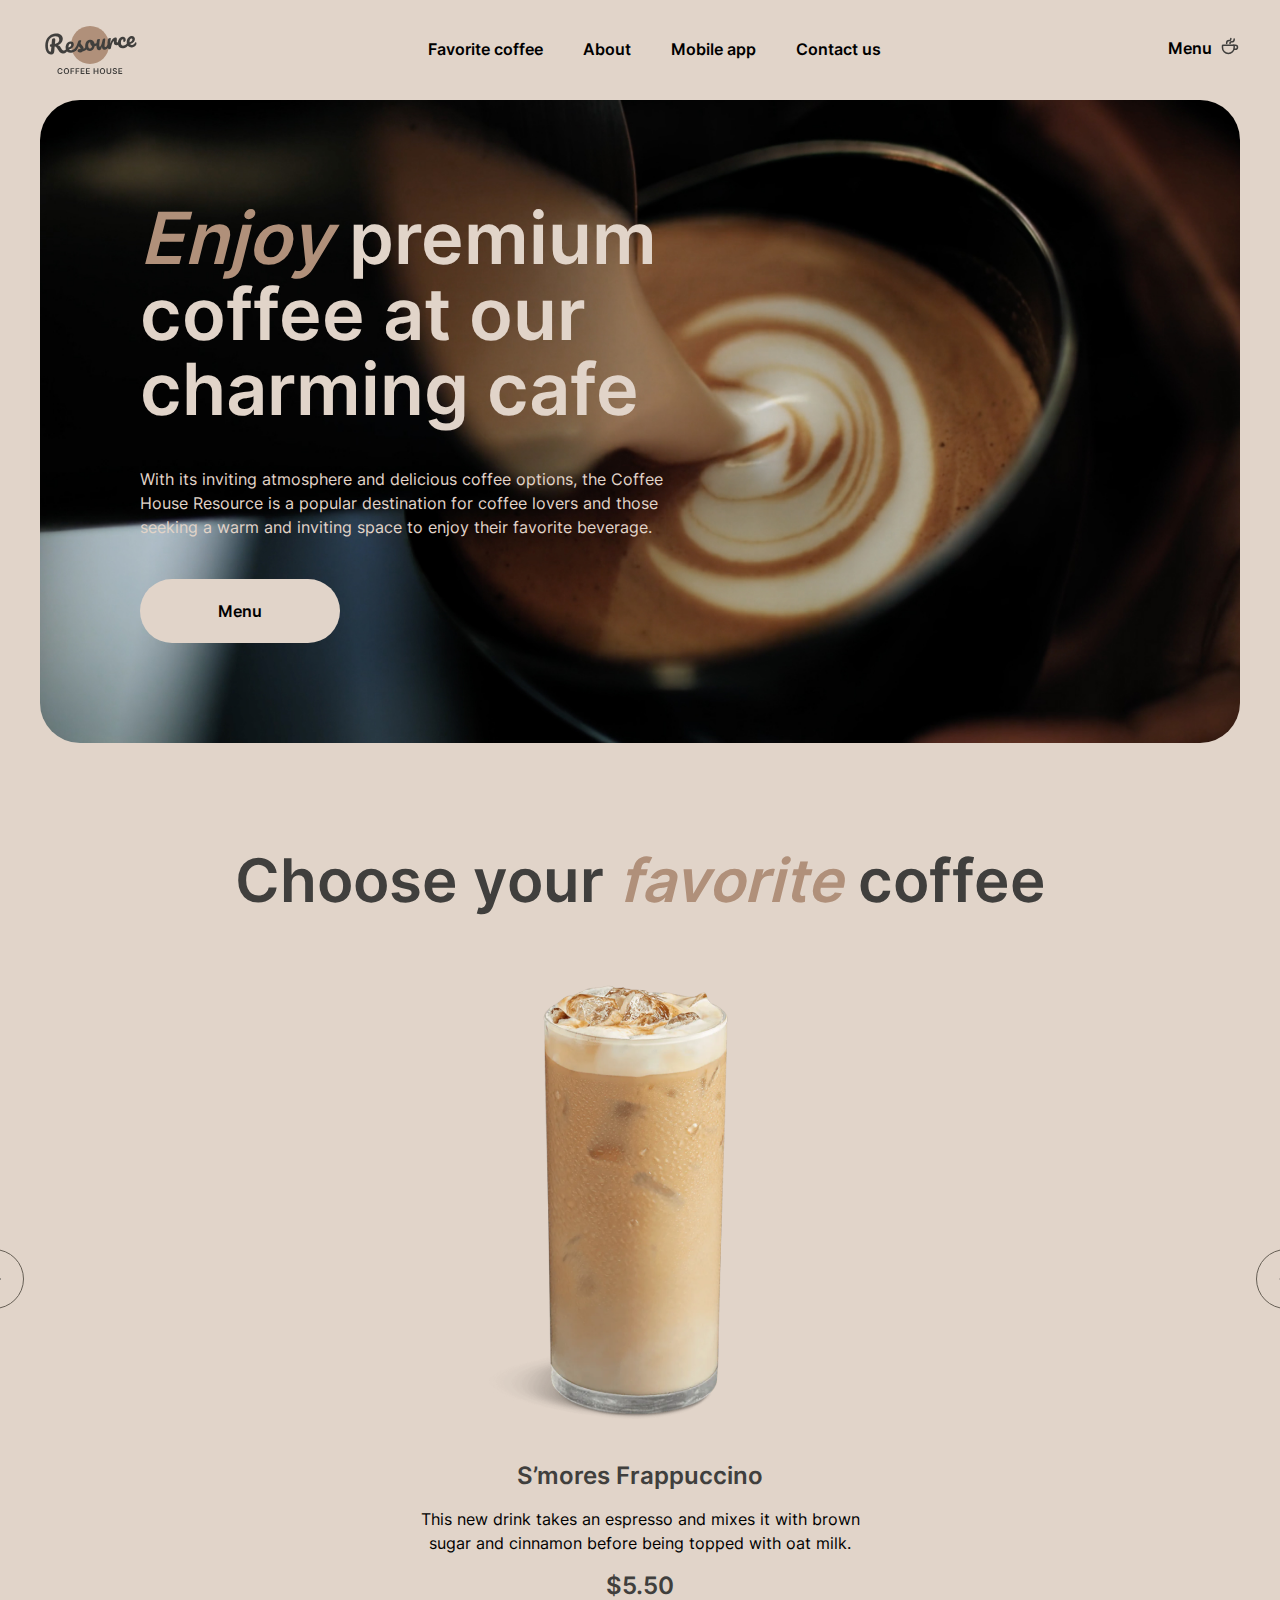
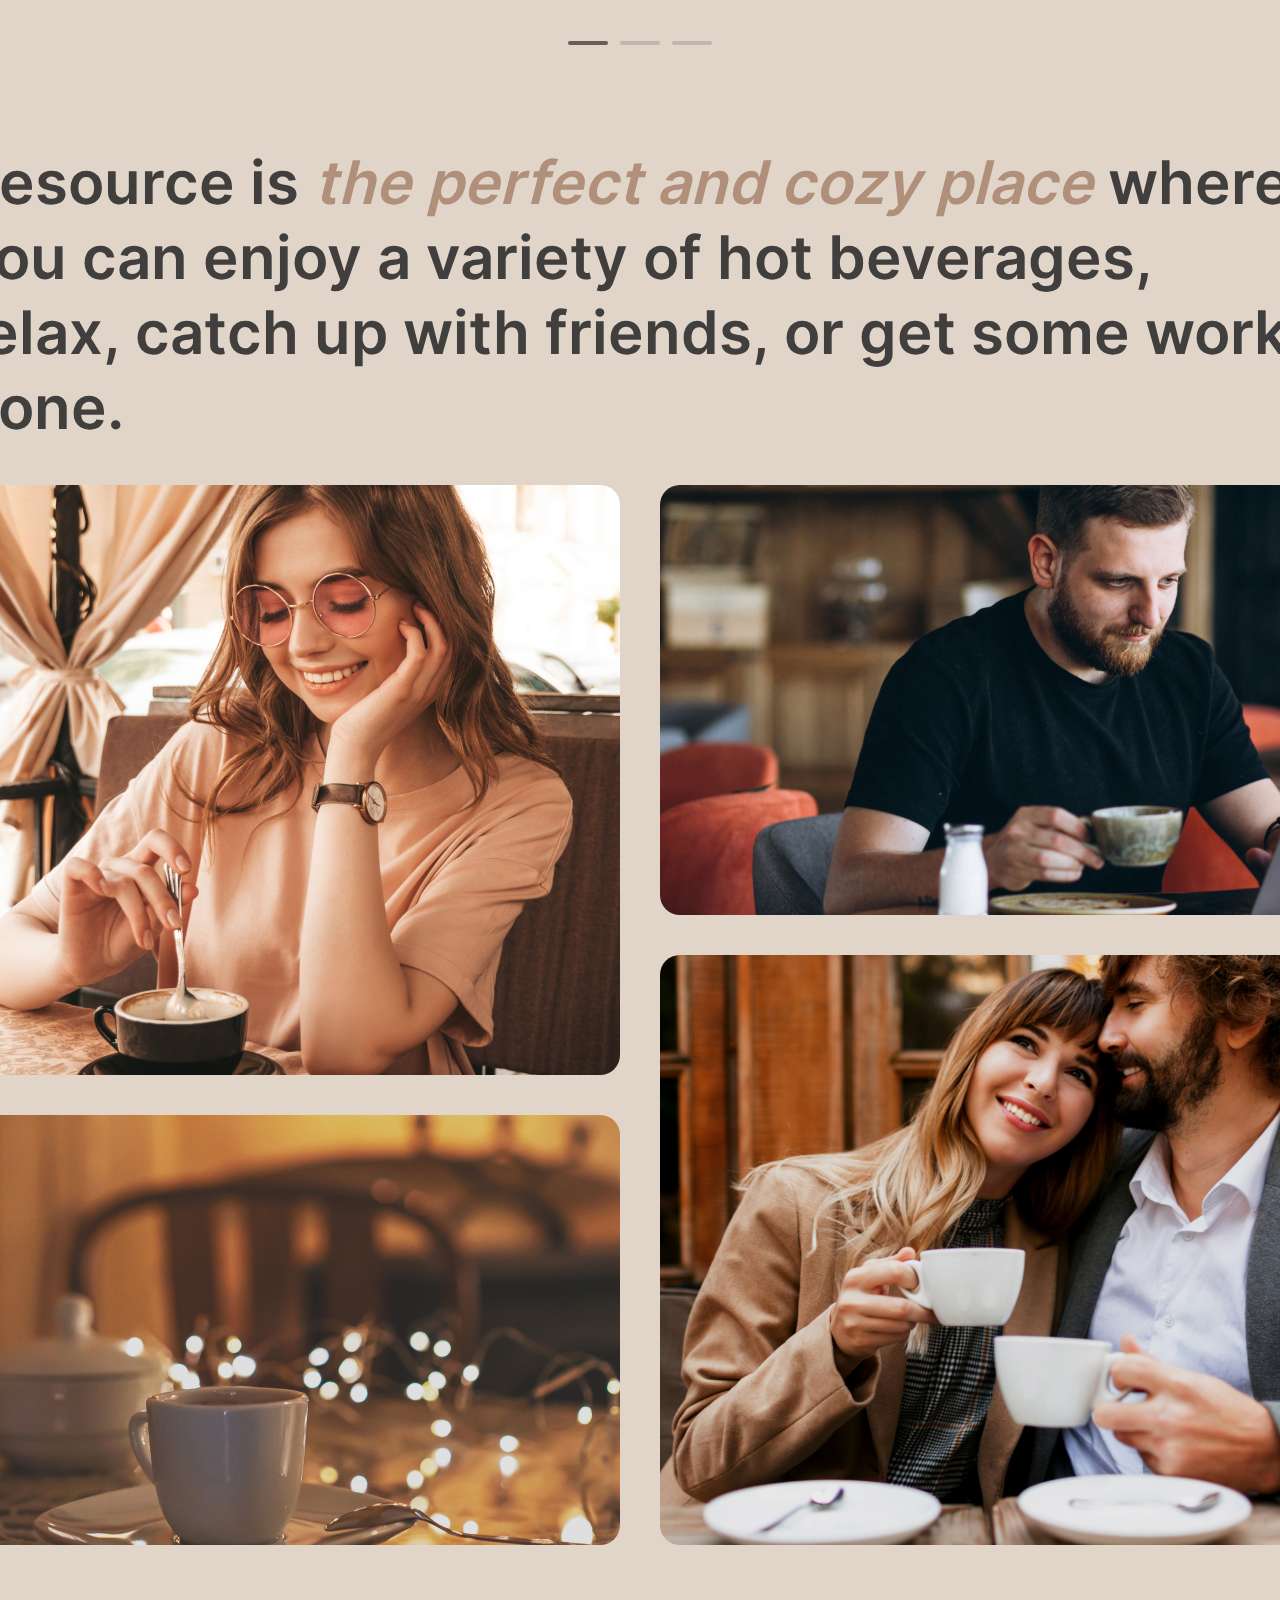
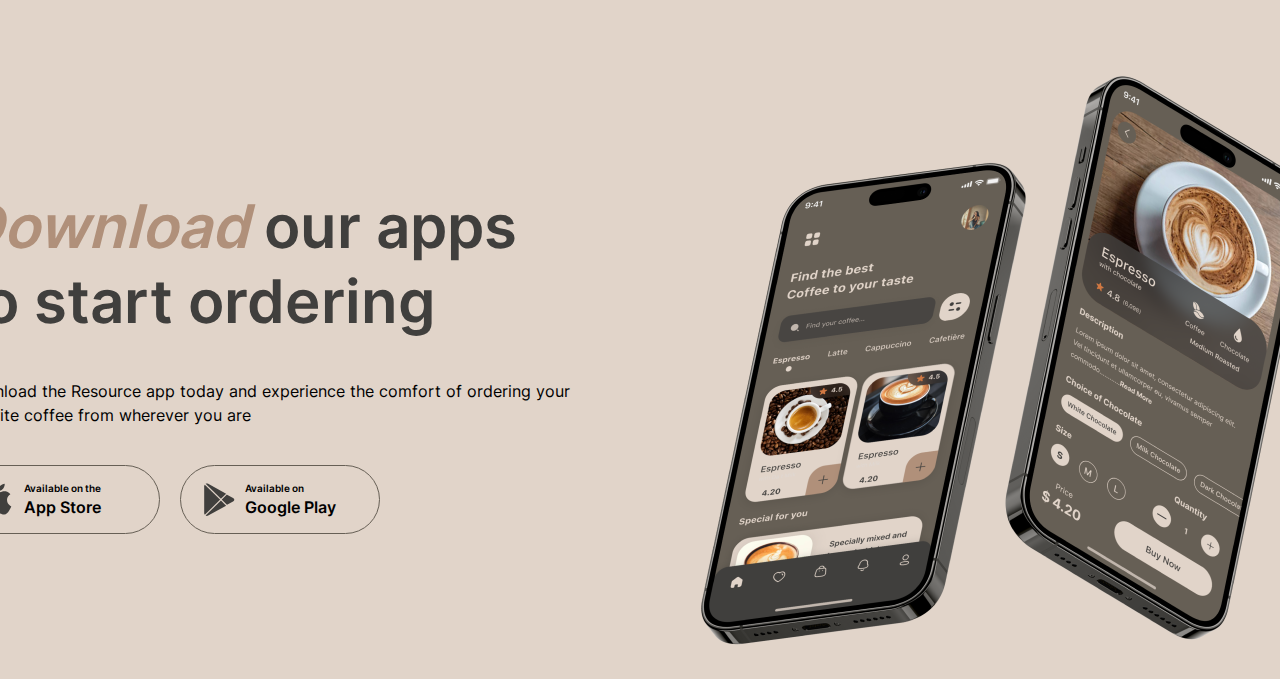
==== coffee-house/index.html @ d2b58755 "refactor: section container offer" ====
<!DOCTYPE html>
<html lang="en">
  <head>
    <meta charset="UTF-8" />
    <meta name="viewport" content="width=device-width, initial-scale=1.0" />
    <link rel="stylesheet" href="./css/normalize.css" />
    <link rel="stylesheet" href="./css/style.css" />
    <title>Coffee-House</title>
  </head>

  <body>
    <div class="container">
      <header class="header">
        <div class="logo">
          <svg
            width="100"
            height="60"
            viewBox="0 0 100 60"
            fill="none"
            xmlns="http://www.w3.org/2000/svg"
          >
            <path
              d="M69 25C69 35.4934 60.4934 44 50 44C39.5066 44 31 35.4934 31 25C31 14.5066 39.5066 6 50 6C60.4934 6 69 14.5066 69 25Z"
              fill="#B0907A"
            />
            <path
              d="M95.6784 22.2913C95.8856 22.2732 96.0534 22.3548 96.1817 22.5364C96.326 22.7165 96.4127 22.9739 96.442 23.3086C96.4922 23.8824 96.4 24.3884 96.1652 24.8265C95.7789 25.5509 95.2359 26.1365 94.5362 26.5832C93.8524 27.0285 93.0084 27.295 92.0042 27.3829C90.4741 27.5168 89.2469 27.1664 88.3226 26.3318C87.3969 25.4812 86.8658 24.2749 86.7291 22.7129C86.6329 21.6131 86.7748 20.5727 87.1547 19.5919C87.5333 18.5951 88.1046 17.7822 88.8687 17.1532C89.6487 16.5229 90.5568 16.1623 91.5928 16.0717C92.5173 15.9908 93.2829 16.2049 93.8895 16.714C94.4948 17.2071 94.8386 17.9239 94.9209 18.8643C95.0171 19.9641 94.7016 20.9473 93.9743 21.814C93.2617 22.6633 91.9772 23.4021 90.1208 24.0303C90.5675 24.73 91.2451 25.0401 92.1537 24.9606C92.8072 24.9035 93.3279 24.7053 93.7158 24.3662C94.1197 24.0257 94.5692 23.4725 95.0643 22.7064C95.2346 22.4506 95.4393 22.3122 95.6784 22.2913ZM91.3914 18.4503C90.8016 18.5019 90.3295 18.8885 89.9751 19.6102C89.6365 20.3304 89.5098 21.1767 89.5949 22.149L89.5991 22.1968C90.5199 21.8914 91.2318 21.4918 91.7347 20.9981C92.2376 20.5044 92.4632 19.9626 92.4117 19.3729C92.3852 19.0701 92.2766 18.8386 92.0859 18.6786C91.9098 18.5013 91.6783 18.4252 91.3914 18.4503Z"
              fill="#403F3D"
            />
            <path
              d="M83.2976 28.1446C81.7356 28.2813 80.4779 27.9497 79.5245 27.1497C78.5857 26.3324 78.0529 25.1985 77.926 23.7481C77.813 22.457 77.969 21.303 78.394 20.2861C78.819 19.2692 79.4149 18.4622 80.1818 17.8651C80.9487 17.268 81.7784 16.9304 82.671 16.8523C83.5477 16.7756 84.2481 16.9793 84.7723 17.4635C85.311 17.9303 85.6159 18.5702 85.6871 19.383C85.7456 20.0525 85.6437 20.6316 85.3813 21.1203C85.1348 21.6076 84.7725 21.8722 84.2944 21.9141C83.9915 21.9406 83.7382 21.8904 83.5344 21.7637C83.3465 21.6356 83.2414 21.444 83.2191 21.189C83.2093 21.0774 83.2141 20.9485 83.2334 20.8023C83.2527 20.6561 83.2676 20.5504 83.278 20.4852C83.3367 20.2392 83.357 20.0125 83.3389 19.8053C83.3208 19.5981 83.2511 19.4436 83.1297 19.3418C83.0243 19.2386 82.876 19.1953 82.6847 19.2121C82.3181 19.2441 81.9901 19.4415 81.7006 19.8041C81.4097 20.1508 81.193 20.6114 81.0506 21.186C80.9081 21.7606 80.8661 22.3826 80.9247 23.0521C81.0865 24.901 81.9723 25.7551 83.5821 25.6142C84.2356 25.557 84.9181 25.2805 85.6296 24.7846C86.3556 24.2714 87.0469 23.5444 87.7034 22.6036C87.8752 22.3637 88.0806 22.2333 88.3197 22.2124C88.5269 22.1942 88.6946 22.2759 88.8229 22.4574C88.9672 22.6375 89.054 22.895 89.0832 23.2297C89.1362 23.8354 89.028 24.3427 88.7587 24.7518C88.0904 25.7418 87.2526 26.5378 86.2452 27.1399C85.2524 27.7247 84.2699 28.0596 83.2976 28.1446Z"
              fill="#403F3D"
            />
            <path
              d="M69.549 29.3476C68.9433 29.4006 68.485 29.1195 68.1742 28.5042C67.8794 27.8876 67.6706 26.8779 67.5479 25.4753C67.3666 23.4032 67.4892 21.4089 67.9158 19.4924C68.0188 19.0177 68.2207 18.6627 68.5213 18.4276C68.8365 18.1752 69.289 18.0232 69.8787 17.9716C70.1975 17.9437 70.4242 17.964 70.5586 18.0326C70.6931 18.1011 70.7701 18.2469 70.7897 18.4701C70.812 18.7251 70.7426 19.3094 70.5816 20.2229C70.478 20.8744 70.3993 21.4434 70.3455 21.93C70.2917 22.4165 70.2636 23.0132 70.2612 23.7201C70.6673 22.3033 71.1594 21.136 71.7376 20.2181C72.3158 19.3002 72.8997 18.6308 73.4892 18.2098C74.0947 17.7874 74.6605 17.5532 75.1865 17.5072C76.2225 17.4166 76.7858 17.8893 76.8765 18.9253C76.8946 19.1325 76.8668 19.6409 76.7931 20.4504C76.7214 21.0991 76.6925 21.5032 76.7064 21.6626C76.7552 22.2204 76.9789 22.4819 77.3773 22.4471C77.8236 22.408 78.3668 22.0072 79.0067 21.2445C79.1958 21.0191 79.4019 20.8967 79.6251 20.8772C79.8323 20.8591 80 20.9408 80.1283 21.1223C80.2712 21.2864 80.3559 21.5199 80.3824 21.8228C80.434 22.4125 80.315 22.8887 80.0255 23.2513C79.6197 23.7526 79.1285 24.1971 78.5521 24.5848C77.9903 24.9552 77.3746 25.1697 76.7052 25.2282C75.8604 25.3021 75.196 25.1434 74.7121 24.7521C74.2441 24.3594 73.978 23.7965 73.9139 23.0633C73.8929 22.8242 73.8959 22.583 73.9228 22.3397C73.9268 22.0182 73.9239 21.8016 73.9142 21.69C73.8919 21.435 73.793 21.3151 73.6177 21.3305C73.3786 21.3514 73.0836 21.6503 72.7325 22.2271C72.396 22.7865 72.0748 23.5213 71.7689 24.4314C71.4631 25.3415 71.2332 26.2932 71.0791 27.2864C70.9694 28.0509 70.8068 28.5791 70.5914 28.8709C70.3906 29.1455 70.0431 29.3044 69.549 29.3476Z"
              fill="#403F3D"
            />
            <path
              d="M59.2462 30.2488C58.5289 30.3116 57.9106 30.0364 57.3912 29.4233C56.8863 28.7929 56.5906 27.9836 56.5042 26.9954C56.3996 25.8 56.3838 24.7012 56.4567 23.699C56.5282 22.6809 56.6985 21.5979 56.9675 20.4501C57.085 19.958 57.2782 19.5958 57.547 19.3635C57.8157 19.1312 58.2609 18.9878 58.8826 18.9334C59.2332 18.9028 59.4772 18.9376 59.6145 19.038C59.7677 19.1371 59.8541 19.2981 59.8736 19.5213C59.8847 19.6488 59.8347 20.0868 59.7235 20.8354C59.6157 21.4391 59.5349 21.9842 59.4811 22.4707C59.3088 24.1722 59.247 25.3019 59.2958 25.8598C59.3251 26.1945 59.3859 26.4301 59.4781 26.5666C59.569 26.6871 59.7021 26.7397 59.8774 26.7244C60.1165 26.7035 60.3904 26.4386 60.6993 25.9297C61.024 25.4195 61.3431 24.6608 61.6565 23.6536C61.9859 22.6451 62.2798 21.4148 62.5382 19.9627C62.6239 19.4734 62.7852 19.114 63.0221 18.8845C63.2749 18.6535 63.6643 18.5151 64.1903 18.4691C64.5569 18.437 64.8161 18.4625 64.9679 18.5456C65.1184 18.6127 65.204 18.7658 65.2249 19.0049C65.2598 19.4034 65.1561 20.5127 64.9138 22.3327C64.646 24.412 64.533 25.6907 64.5748 26.1688C64.6013 26.4717 64.686 26.7052 64.8289 26.8694C64.9703 27.0176 65.1447 27.0827 65.3519 27.0645C65.6706 27.0366 66.0285 26.8126 66.4254 26.3924C66.8368 25.9549 67.3708 25.2657 68.0273 24.3249C68.199 24.0851 68.4044 23.9547 68.6435 23.9337C68.8507 23.9156 69.0185 23.9973 69.1468 24.1788C69.291 24.3589 69.3778 24.6163 69.4071 24.9511C69.4629 25.5886 69.3547 26.096 69.0825 26.4731C68.471 27.3779 67.7905 28.1361 67.041 28.7477C66.3074 29.358 65.4385 29.707 64.4343 29.7949C63.6693 29.8618 63.0776 29.6165 62.6594 29.0588C62.2572 28.4997 62.0093 27.6862 61.9159 26.6183C61.7398 27.7259 61.4065 28.5982 60.9162 29.2354C60.4245 29.8566 59.8678 30.1944 59.2462 30.2488Z"
              fill="#403F3D"
            />
            <path
              d="M57.5606 22.8796C57.7678 22.8614 57.9362 22.9511 58.0659 23.1485C58.1956 23.346 58.2744 23.6041 58.3023 23.9229C58.3692 24.688 58.1779 25.1625 57.7282 25.3463C56.8011 25.7647 55.7659 26.048 54.6225 26.1963C54.4367 27.5616 53.9332 28.6898 53.1117 29.5808C52.2888 30.4559 51.3115 30.9429 50.1799 31.0419C49.2235 31.1256 48.3824 30.9663 47.6566 30.564C46.9467 30.1603 46.383 29.5913 45.9654 28.8569C45.5478 28.1225 45.3 27.309 45.2219 26.4164C45.1159 25.205 45.2529 24.1089 45.6328 23.1281C46.0114 22.1313 46.5841 21.3343 47.351 20.7372C48.1165 20.1242 48.9933 19.7744 49.9816 19.688C51.1929 19.582 52.2022 19.9193 53.0093 20.6999C53.8309 21.4632 54.3592 22.453 54.5941 23.6691C55.339 23.5558 56.2177 23.3183 57.23 22.9567C57.3547 22.9136 57.4649 22.8879 57.5606 22.8796ZM50.1494 28.4908C50.6595 28.4462 51.0797 28.2007 51.41 27.7542C51.7563 27.3063 51.959 26.6863 52.0182 25.8941C51.4948 25.6026 51.0739 25.1977 50.7555 24.6795C50.4531 24.1599 50.2754 23.5972 50.2224 22.9916C50.2001 22.7365 50.2017 22.4794 50.2272 22.2202L50.1076 22.2307C49.4701 22.2864 48.9633 22.644 48.5873 23.3032C48.2259 23.9452 48.094 24.824 48.1916 25.9398C48.2683 26.8164 48.4942 27.4712 48.8694 27.9042C49.2605 28.3357 49.6872 28.5313 50.1494 28.4908Z"
              fill="#403F3D"
            />
            <path
              d="M40.3103 32.4354C39.4815 32.508 38.8272 32.3725 38.3474 32.029C37.8836 31.6841 37.6307 31.2726 37.5889 30.7944C37.5527 30.38 37.6727 30.0081 37.9491 29.6787C38.2254 29.3494 38.6584 29.1589 39.2482 29.1073C39.4554 29.0892 39.6966 29.0922 39.9717 29.1163C40.2614 29.1231 40.4787 29.1282 40.6235 29.1316C40.5713 28.7185 40.4415 28.3364 40.2341 27.9851C40.0427 27.6325 39.8048 27.3 39.5205 26.9876C39.2348 26.6592 38.9692 26.3773 38.7237 26.1418C38.3119 27.1254 37.8861 27.9497 37.4464 28.6145C37.0226 29.278 36.5482 29.9137 36.0232 30.5218C35.7614 30.8338 35.4711 31.0038 35.1523 31.0316C34.8973 31.054 34.6824 30.9844 34.5077 30.823C34.3316 30.6457 34.2316 30.4216 34.2079 30.1506C34.1801 29.8318 34.2658 29.5272 34.4653 29.2367L34.7426 28.827C35.5244 27.6664 36.1078 26.7159 36.4928 25.9756C36.7233 25.4896 36.9884 24.8481 37.288 24.0509C37.5863 23.2379 37.8745 22.4016 38.1527 21.542C38.3942 20.8142 38.9931 20.4085 39.9494 20.3248C40.3957 20.2858 40.71 20.2984 40.8923 20.3628C41.0746 20.4271 41.1734 20.547 41.1888 20.7223C41.1971 20.8179 41.1785 20.9722 41.1329 21.1849C41.0873 21.3977 41.0177 21.6126 40.9243 21.8296C40.6876 22.4285 40.5867 22.9272 40.6215 23.3257C40.6424 23.5647 40.7451 23.8208 40.9296 24.0937C41.1301 24.3653 41.4244 24.7009 41.8127 25.1006C42.3814 25.7254 42.8141 26.2657 43.111 26.7216C43.4224 27.1601 43.6025 27.6583 43.6513 28.2162C43.6652 28.3756 43.6688 28.6001 43.662 28.8898C44.4166 28.5187 45.2626 27.6335 46.2003 26.2345C46.372 25.9946 46.5774 25.8642 46.8165 25.8433C47.0237 25.8252 47.1915 25.9069 47.3198 26.0884C47.464 26.2685 47.5508 26.5259 47.5801 26.8606C47.6331 27.4663 47.5249 27.9737 47.2555 28.3827C46.545 29.4407 45.8392 30.185 45.1381 30.6158C44.4515 31.0292 43.5756 31.2985 42.5105 31.4238C41.9204 32.0215 41.187 32.3587 40.3103 32.4354Z"
              fill="#403F3D"
            />
            <path
              d="M36.6161 26.7357C36.8233 26.7175 36.9911 26.7992 37.1194 26.9807C37.2636 27.1608 37.3504 27.4183 37.3797 27.753C37.4355 28.3905 37.3273 28.8979 37.0551 29.2751C36.5281 30.0439 35.7492 30.7786 34.7183 31.4791C33.7034 32.1782 32.5823 32.5815 31.355 32.6888C29.6814 32.8353 28.3426 32.4947 27.3386 31.667C26.3347 30.8394 25.7637 29.6365 25.6256 28.0586C25.5294 26.9588 25.6713 25.9185 26.0512 24.9376C26.4298 23.9408 27.0011 23.1279 27.7652 22.4989C28.5452 21.8686 29.4533 21.508 30.4893 21.4174C31.4138 21.3365 32.1793 21.5506 32.786 22.0597C33.3913 22.5528 33.7351 23.2696 33.8173 24.21C33.9136 25.3098 33.5981 26.293 32.8708 27.1597C32.1581 28.009 30.8816 28.7471 29.0412 29.3739C29.5039 30.0722 30.293 30.3726 31.4088 30.275C32.126 30.2122 32.9173 29.894 33.7826 29.3204C34.6625 28.7295 35.4016 27.9983 35.9999 27.1269C36.1716 26.887 36.377 26.7566 36.6161 26.7357ZM30.2878 23.796C29.6981 23.8476 29.226 24.2342 28.8715 24.9559C28.533 25.6761 28.4063 26.5224 28.4914 27.4947L28.4955 27.5425C29.4164 27.2371 30.1283 26.8375 30.6312 26.3438C31.1341 25.8501 31.3597 25.3083 31.3081 24.7186C31.2816 24.4158 31.1731 24.1843 30.9824 24.0243C30.8063 23.847 30.5747 23.7709 30.2878 23.796Z"
              fill="#403F3D"
            />
            <path
              d="M27.6906 27.5167C27.8978 27.4986 28.0656 27.5803 28.1939 27.7618C28.3382 27.9419 28.4249 28.1993 28.4542 28.5341C28.5086 29.1557 28.4004 29.6631 28.1296 30.0561C27.4454 31.0476 26.7351 31.8324 25.9987 32.4108C25.261 32.9733 24.3581 33.3012 23.2902 33.3946C22.2541 33.4853 21.3451 33.2837 20.5631 32.79C19.797 32.2949 19.028 31.3985 18.256 30.1009C17.6351 29.063 17.151 28.3023 16.8035 27.8188C16.4547 27.3193 16.119 26.9712 15.7967 26.7745C15.4903 26.5765 15.1198 26.4724 14.6852 26.4622C14.6508 26.8025 14.5595 27.8705 14.4114 29.6663C14.3537 30.4744 14.3165 30.9675 14.3 31.1456C14.2256 32.1319 13.9724 32.9089 13.5402 33.4767C13.1067 34.0286 12.4038 34.3471 11.4315 34.4321C10.3636 34.5256 9.38799 34.2977 8.50477 33.7486C7.63609 33.1822 6.9298 32.3606 6.38589 31.2839C5.84059 30.1913 5.50518 28.9277 5.37968 27.4932C5.1454 24.8154 5.40544 22.4638 6.15978 20.4383C6.93006 18.4115 8.10738 16.8148 9.69174 15.6483C11.2906 14.4644 13.1899 13.7763 15.3895 13.5838C16.9196 13.45 18.223 13.5688 19.2994 13.9404C20.3759 14.312 21.1968 14.8826 21.762 15.6523C22.3432 16.4206 22.6784 17.3148 22.7676 18.3349C22.8457 19.2275 22.7073 20.1229 22.3522 21.0213C22.0117 21.9023 21.4476 22.7066 20.66 23.434C19.8724 24.1614 18.8869 24.7375 17.7034 25.1622C18.4866 25.3025 19.1057 25.5856 19.5605 26.0116C20.0154 26.4376 20.4891 27.0787 20.9816 27.9351C21.5115 28.8524 22.0112 29.5153 22.4806 29.924C22.966 30.3312 23.4955 30.5098 24.0693 30.4596C24.5794 30.4149 25.0509 30.205 25.4838 29.8299C25.9154 29.4388 26.4456 28.7981 27.0744 27.9079C27.2461 27.6681 27.4515 27.5377 27.6906 27.5167ZM11.3837 26.727C10.8418 26.7744 10.4561 26.6797 10.2266 26.4428C10.013 26.2045 9.89225 25.9259 9.86436 25.6071C9.8309 25.2246 9.92394 24.9113 10.1435 24.6672C10.379 24.4218 10.6562 24.2851 10.9749 24.2572L11.5727 24.2049C11.691 22.6206 11.8123 21.2528 11.9364 20.1016C12.053 19.0474 12.6771 18.4708 13.8088 18.3718C14.7173 18.2923 15.2071 18.659 15.2782 19.4719C15.2936 19.6473 15.2975 19.7835 15.2899 19.8805L14.9199 23.9121C15.7764 23.789 16.5393 23.5134 17.2085 23.0855C17.8937 22.6561 18.4149 22.0966 18.7722 21.4068C19.1454 20.7156 19.2957 19.9556 19.2232 19.1268C19.1353 18.1226 18.7236 17.3636 17.988 16.8498C17.2524 16.3359 16.2232 16.1369 14.9002 16.2526C13.3382 16.3893 12.0016 16.8997 10.8904 17.7839C9.79381 18.6508 8.98568 19.8779 8.46605 21.4653C7.94503 23.0366 7.78003 24.9142 7.97108 27.0978C8.06033 28.1179 8.24063 28.9855 8.51198 29.7006C8.78334 30.4157 9.08648 30.9432 9.42139 31.2834C9.75631 31.6235 10.0592 31.7817 10.3302 31.7579C10.5374 31.7398 10.6957 31.6216 10.8051 31.4032C10.9304 31.1834 11.0127 30.839 11.052 30.3698L11.3837 26.727Z"
              fill="#403F3D"
            />
            <path
              d="M78.4023 54.0001V48.1819H82.1864V49.0654H79.4563V50.645H81.9904V51.5285H79.4563V53.1165H82.2092V54.0001H78.4023Z"
              fill="#403F3D"
            />
            <path
              d="M75.9698 49.7813C75.9433 49.5332 75.8316 49.34 75.6346 49.2017C75.4395 49.0635 75.1857 48.9943 74.8732 48.9943C74.6535 48.9943 74.4651 49.0275 74.3079 49.0938C74.1507 49.1601 74.0304 49.25 73.9471 49.3637C73.8638 49.4773 73.8211 49.607 73.8192 49.7529C73.8192 49.8741 73.8467 49.9792 73.9016 50.0682C73.9585 50.1572 74.0352 50.233 74.1317 50.2955C74.2283 50.3561 74.3353 50.4072 74.4528 50.4489C74.5702 50.4906 74.6886 50.5256 74.8079 50.554L75.3533 50.6904C75.573 50.7415 75.7842 50.8106 75.9869 50.8977C76.1914 50.9849 76.3742 51.0947 76.5352 51.2273C76.698 51.3599 76.8268 51.5199 76.9215 51.7074C77.0162 51.8949 77.0636 52.1146 77.0636 52.3665C77.0636 52.7074 76.9764 53.0076 76.8022 53.2671C76.628 53.5246 76.3761 53.7263 76.0465 53.8722C75.7189 54.0161 75.3221 54.0881 74.8562 54.0881C74.4035 54.0881 74.0105 54.018 73.6772 53.8779C73.3458 53.7377 73.0863 53.5332 72.8988 53.2642C72.7132 52.9953 72.6128 52.6676 72.5977 52.2813H73.6346C73.6497 52.4839 73.7122 52.6525 73.8221 52.787C73.9319 52.9214 74.0749 53.0218 74.2511 53.0881C74.4291 53.1544 74.628 53.1875 74.8477 53.1875C75.0768 53.1875 75.2776 53.1534 75.4499 53.0852C75.6242 53.0152 75.7605 52.9186 75.859 52.7955C75.9575 52.6705 76.0077 52.5246 76.0096 52.358C76.0077 52.2065 75.9632 52.0815 75.8761 51.983C75.7889 51.8826 75.6668 51.7993 75.5096 51.733C75.3543 51.6648 75.1725 51.6042 74.9641 51.5512L74.3022 51.3807C73.823 51.2576 73.4442 51.071 73.1658 50.821C72.8893 50.5692 72.7511 50.2349 72.7511 49.8182C72.7511 49.4754 72.8439 49.1752 73.0295 48.9176C73.217 48.6601 73.4717 48.4602 73.7937 48.3182C74.1156 48.1743 74.4802 48.1023 74.8874 48.1023C75.3003 48.1023 75.6621 48.1743 75.9727 48.3182C76.2852 48.4602 76.5304 48.6582 76.7085 48.912C76.8865 49.1638 76.9783 49.4536 76.984 49.7813H75.9698Z"
              fill="#403F3D"
            />
            <path
              d="M70.2086 48.1819H71.2626V51.983C71.2626 52.3997 71.1641 52.7662 70.9672 53.0825C70.7721 53.3987 70.4975 53.6459 70.1433 53.8239C69.7891 54.0001 69.3753 54.0881 68.9018 54.0881C68.4264 54.0881 68.0117 54.0001 67.6575 53.8239C67.3033 53.6459 67.0287 53.3987 66.8336 53.0825C66.6386 52.7662 66.541 52.3997 66.541 51.983V48.1819H67.595V51.895C67.595 52.1374 67.648 52.3533 67.7541 52.5427C67.862 52.7321 68.0136 52.8807 68.2086 52.9887C68.4037 53.0948 68.6348 53.1478 68.9018 53.1478C69.1689 53.1478 69.3999 53.0948 69.595 52.9887C69.792 52.8807 69.9435 52.7321 70.0495 52.5427C70.1556 52.3533 70.2086 52.1374 70.2086 51.895V48.1819Z"
              fill="#403F3D"
            />
            <path
              d="M65.1435 51.0909C65.1435 51.7178 65.026 52.2548 64.7912 52.7017C64.5582 53.1468 64.2401 53.4877 63.8366 53.7245C63.4351 53.9612 62.9796 54.0796 62.4702 54.0796C61.9607 54.0796 61.5043 53.9612 61.1009 53.7245C60.6993 53.4858 60.3812 53.144 60.1463 52.6989C59.9134 52.2519 59.7969 51.7159 59.7969 51.0909C59.7969 50.464 59.9134 49.9281 60.1463 49.483C60.3812 49.036 60.6993 48.6942 61.1009 48.4574C61.5043 48.2207 61.9607 48.1023 62.4702 48.1023C62.9796 48.1023 63.4351 48.2207 63.8366 48.4574C64.2401 48.6942 64.5582 49.036 64.7912 49.483C65.026 49.9281 65.1435 50.464 65.1435 51.0909ZM64.0838 51.0909C64.0838 50.6496 64.0147 50.2775 63.8764 49.9745C63.7401 49.6695 63.5507 49.4394 63.3082 49.2841C63.0658 49.1269 62.7865 49.0483 62.4702 49.0483C62.1539 49.0483 61.8745 49.1269 61.6321 49.2841C61.3897 49.4394 61.1993 49.6695 61.0611 49.9745C60.9247 50.2775 60.8565 50.6496 60.8565 51.0909C60.8565 51.5322 60.9247 51.9053 61.0611 52.2102C61.1993 52.5133 61.3897 52.7434 61.6321 52.9006C61.8745 53.0559 62.1539 53.1335 62.4702 53.1335C62.7865 53.1335 63.0658 53.0559 63.3082 52.9006C63.5507 52.7434 63.7401 52.5133 63.8764 52.2102C64.0147 51.9053 64.0838 51.5322 64.0838 51.0909Z"
              fill="#403F3D"
            />
            <path
              d="M53.5918 54.0001V48.1819H54.6458V50.645H57.3418V48.1819H58.3986V54.0001H57.3418V51.5285H54.6458V54.0001H53.5918Z"
              fill="#403F3D"
            />
            <path
              d="M45.9492 54.0001V48.1819H49.7333V49.0654H47.0032V50.645H49.5373V51.5285H47.0032V53.1165H49.756V54.0001H45.9492Z"
              fill="#403F3D"
            />
            <path
              d="M40.6895 54.0001V48.1819H44.4735V49.0654H41.7434V50.645H44.2775V51.5285H41.7434V53.1165H44.4963V54.0001H40.6895Z"
              fill="#403F3D"
            />
            <path
              d="M35.6016 54.0001V48.1819H39.3288V49.0654H36.6555V50.645H39.0732V51.5285H36.6555V54.0001H35.6016Z"
              fill="#403F3D"
            />
            <path
              d="M30.5137 54.0001V48.1819H34.2409V49.0654H31.5676V50.645H33.9853V51.5285H31.5676V54.0001H30.5137Z"
              fill="#403F3D"
            />
            <path
              d="M29.1181 51.0909C29.1181 51.7178 29.0007 52.2548 28.7658 52.7017C28.5328 53.1468 28.2147 53.4877 27.8113 53.7245C27.4097 53.9612 26.9542 54.0796 26.4448 54.0796C25.9353 54.0796 25.4789 53.9612 25.0755 53.7245C24.6739 53.4858 24.3558 53.144 24.1209 52.6989C23.888 52.2519 23.7715 51.7159 23.7715 51.0909C23.7715 50.464 23.888 49.9281 24.1209 49.483C24.3558 49.036 24.6739 48.6942 25.0755 48.4574C25.4789 48.2207 25.9353 48.1023 26.4448 48.1023C26.9542 48.1023 27.4097 48.2207 27.8113 48.4574C28.2147 48.6942 28.5328 49.036 28.7658 49.483C29.0007 49.9281 29.1181 50.464 29.1181 51.0909ZM28.0584 51.0909C28.0584 50.6496 27.9893 50.2775 27.851 49.9745C27.7147 49.6695 27.5253 49.4394 27.2828 49.2841C27.0404 49.1269 26.7611 49.0483 26.4448 49.0483C26.1285 49.0483 25.8491 49.1269 25.6067 49.2841C25.3643 49.4394 25.1739 49.6695 25.0357 49.9745C24.8993 50.2775 24.8311 50.6496 24.8311 51.0909C24.8311 51.5322 24.8993 51.9053 25.0357 52.2102C25.1739 52.5133 25.3643 52.7434 25.6067 52.9006C25.8491 53.0559 26.1285 53.1335 26.4448 53.1335C26.7611 53.1335 27.0404 53.0559 27.2828 52.9006C27.5253 52.7434 27.7147 52.5133 27.851 52.2102C27.9893 51.9053 28.0584 51.5322 28.0584 51.0909Z"
              fill="#403F3D"
            />
            <path
              d="M22.5536 50.1449H21.4911C21.4608 49.9707 21.4049 49.8163 21.3235 49.6818C21.2421 49.5455 21.1407 49.4299 21.0195 49.3352C20.8983 49.2406 20.7601 49.1695 20.6048 49.1222C20.4513 49.0729 20.2856 49.0483 20.1076 49.0483C19.7913 49.0483 19.511 49.1279 19.2667 49.287C19.0224 49.4442 18.8311 49.6752 18.6928 49.9801C18.5546 50.2832 18.4854 50.6534 18.4854 51.0909C18.4854 51.536 18.5546 51.911 18.6928 52.2159C18.833 52.519 19.0243 52.7481 19.2667 52.9034C19.511 53.0568 19.7904 53.1335 20.1048 53.1335C20.279 53.1335 20.4419 53.1108 20.5934 53.0654C20.7468 53.018 20.8841 52.9489 21.0053 52.858C21.1284 52.7671 21.2317 52.6553 21.315 52.5227C21.4002 52.3902 21.4589 52.2387 21.4911 52.0682L22.5536 52.0739C22.5138 52.3504 22.4277 52.6099 22.2951 52.8523C22.1644 53.0947 21.993 53.3087 21.7809 53.4943C21.5688 53.6781 21.3207 53.822 21.0366 53.9262C20.7525 54.0284 20.4371 54.0796 20.0906 54.0796C19.5792 54.0796 19.1228 53.9612 18.7212 53.7245C18.3197 53.4877 18.0034 53.1459 17.7724 52.6989C17.5413 52.2519 17.4258 51.7159 17.4258 51.0909C17.4258 50.464 17.5423 49.9281 17.7752 49.483C18.0082 49.036 18.3254 48.6942 18.7269 48.4574C19.1284 48.2207 19.583 48.1023 20.0906 48.1023C20.4144 48.1023 20.7156 48.1477 20.994 48.2387C21.2724 48.3296 21.5205 48.4631 21.7383 48.6392C21.9561 48.8135 22.1351 49.0275 22.2752 49.2813C22.4173 49.5332 22.5101 49.821 22.5536 50.1449Z"
              fill="#403F3D"
            />
          </svg>
        </div>
        <nav class="nav__menu">
          <ul class="nav__menu_list">
            <li class="nav__menu_item underline">Favorite coffee</li>
            <li class="nav__menu_item underline">About</li>
            <li class="nav__menu_item underline">Mobile app</li>
            <li class="nav__menu_item underline">Contact us</li>
          </ul>
        </nav>
        <div class="button__menu underline">
          <button class="menu">
            <span class="btn__menu-name">Menu</span>
            <span class="btn__menu_icon">
              <svg width="20" height="20" viewBox="0 0 20 20" fill="none">
                <path
                  d="M14.167 9.76667V11.6667C14.167 14.8883 11.5553 17.5 8.33366 17.5C5.112 17.5 2.50033 14.8883 2.50033 11.6667V9.76667C2.50033 9.4353 2.76896 9.16667 3.10033 9.16667H13.567C13.8984 9.16667 14.167 9.4353 14.167 9.76667Z"
                  stroke="#403F3D"
                  stroke-width="1.5"
                  stroke-linecap="round"
                  stroke-linejoin="round"
                />
                <path
                  d="M10.0003 7.50008C10.0003 6.66675 10.5956 5.83341 11.786 5.83341V5.83341C13.101 5.83341 14.167 4.76743 14.167 3.45246V2.91675"
                  stroke="#403F3D"
                  stroke-width="1.5"
                  stroke-linecap="round"
                  stroke-linejoin="round"
                />
                <path
                  d="M6.66634 7.5V7.08333C6.66634 5.70262 7.78563 4.58333 9.16634 4.58333V4.58333C10.0868 4.58333 10.833 3.83714 10.833 2.91667V2.5"
                  stroke="#403F3D"
                  stroke-width="1.5"
                  stroke-linecap="round"
                  stroke-linejoin="round"
                />
                <path
                  d="M13.333 9.16675H15.4163C16.5669 9.16675 17.4997 10.0995 17.4997 11.2501C17.4997 12.4007 16.5669 13.3334 15.4163 13.3334H14.1663"
                  stroke="#403F3D"
                  stroke-width="1.5"
                  stroke-linecap="round"
                  stroke-linejoin="round"
                />
              </svg>
            </span>
          </button>
        </div>
      </header>

      <main class="main">
        <section class="enjoy">
          <div class="title__wrapper">
            <h1 class="title">
              <span class="text__italic">Enjoy</span> premium coffee at our
              charming cafe
            </h1>
            <p class="subtitle">
              With its inviting atmosphere and delicious coffee options, the
              Coffee House Resource is a popular destination for coffee lovers
              and those seeking a warm and inviting space to enjoy their
              favorite beverage.
            </p>
            <button class="enjoy__button menu">
              <span class="enjoy__button-menu">Menu</span>
              <span class="enjoy__button-icon">
                <svg width="20" height="20" viewBox="0 0 20 20" fill="none">
                  <path
                    d="M14.167 9.76667V11.6667C14.167 14.8883 11.5553 17.5 8.33366 17.5C5.112 17.5 2.50033 14.8883 2.50033 11.6667V9.76667C2.50033 9.4353 2.76896 9.16667 3.10033 9.16667H13.567C13.8984 9.16667 14.167 9.4353 14.167 9.76667Z"
                    stroke="#403F3D"
                    stroke-width="1.5"
                    stroke-linecap="round"
                    stroke-linejoin="round"
                  />
                  <path
                    d="M10.0003 7.50008C10.0003 6.66675 10.5956 5.83341 11.786 5.83341V5.83341C13.101 5.83341 14.167 4.76743 14.167 3.45246V2.91675"
                    stroke="#403F3D"
                    stroke-width="1.5"
                    stroke-linecap="round"
                    stroke-linejoin="round"
                  />
                  <path
                    d="M6.66634 7.5V7.08333C6.66634 5.70262 7.78563 4.58333 9.16634 4.58333V4.58333C10.0868 4.58333 10.833 3.83714 10.833 2.91667V2.5"
                    stroke="#403F3D"
                    stroke-width="1.5"
                    stroke-linecap="round"
                    stroke-linejoin="round"
                  />
                  <path
                    d="M13.333 9.16675H15.4163C16.5669 9.16675 17.4997 10.0995 17.4997 11.2501C17.4997 12.4007 16.5669 13.3334 15.4163 13.3334H14.1663"
                    stroke="#403F3D"
                    stroke-width="1.5"
                    stroke-linecap="round"
                    stroke-linejoin="round"
                  />
                </svg>
              </span>
            </button>
          </div>
        </section>

        <section class="favourites__coffee">
          <div class="favourites__coffee-wrapper">
            <h2 class="title__h2">
              Choose your <span class="text__italic">favorite</span> coffee
            </h2>
            <div class="slider">
              <button class="slider__btn slider__btn-right">
                <svg
                  class="btn-icon"
                  width="24"
                  height="24"
                  viewBox="0 0 24 24"
                  fill=""
                >
                  <path
                    d="M18.5 12H6M6 12L12 6M6 12L12 18"
                    stroke=""
                    stroke-linecap="round"
                    stroke-linejoin="round"
                  />
                </svg>
              </button>
              <div class="slider__content">
                <div class="slider__content-images">
                  <img
                    src="./assets/img_slider/coffee-slider-1.png"
                    alt="S’mores Frappuccino"
                  />
                </div>
                <div class="slider__content-description">
                  <div class="contemt__description-title">
                    S’mores Frappuccino
                  </div>
                  <div class="content__description-subtitle">
                    This new drink takes an espresso and mixes it with brown
                    sugar and cinnamon before being topped with oat milk.
                  </div>
                  <div class="content__description-price">$5.50</div>
                </div>
              </div>
              <button class="slider__btn slider__btn-left">
                <svg
                  class="btn-icon"
                  width="24"
                  height="24"
                  viewBox="0 0 24 24"
                >
                  <path
                    d="M6 12H18.5M18.5 12L12.5 6M18.5 12L12.5 18"
                    stroke-linecap="round"
                    stroke-linejoin="round"
                  />
                </svg>
              </button>
            </div>
            <div class="slider__controls">
              <button class="slider__controls-btn"></button>
              <button
                class="slider__controls-btn slider__controls-inactive"
              ></button>
              <button
                class="slider__controls-btn slider__controls-inactive"
              ></button>
            </div>
          </div>
        </section>

        <section class="about">
          <div class="about__wrapper">
            <div class="about__title">
              <h2 class="title__h2">
                Resource is
                <span class="text__italic">the perfect and cozy place</span>
                where you can enjoy a variety of hot beverages, relax, catch up
                with friends, or get some work done.
              </h2>
            </div>

            <div class="about__wrappper-column">
              <div class="column__left">
                <div class="column__img-big">
                  <img
                    class="about__img"
                    src="./assets/img_about/about-1.jpg"
                    alt="about-1"
                  />
                </div>
                <div class="column__img-small">
                  <img
                    class="about__img about__img-small"
                    src="./assets/img_about/about-2.jpg"
                    alt="about-2"
                  />
                </div>
              </div>

              <div class="column__right">
                <div class="column__img-small">
                  <img
                    class="about__img about__img-small"
                    src="./assets/img_about/about-3.jpg"
                    alt="about-3"
                  />
                </div>
                <div class="column__img-big">
                  <img
                    class="about__img"
                    src="./assets/img_about/about-4.jpg"
                    alt="about-4"
                  />
                </div>
              </div>
            </div>
          </div>
        </section>

        <section class="mobile__app">
          <div class="mobile__app-wrapper">
            <div class="container__offer">
              <div class="offer">
                <div class="offer__title">
                  <h2 class="title__h2">
                    <span class="text__italic"> Download</span> our apps to
                    start ordering
                  </h2>
                </div>
                <p class="offer__subtitle">
                  Download the Resource app today and experience the comfort of
                  ordering your favorite coffee from wherever you are
                </p>
                <button class=" available__download available__download-appstore">
                  <svg  width="47" height="47" viewBox="0 0 36 36" fill="none">
                    <path d="M26.7063 18.6307C26.6694 14.6324 30.0641 12.6872 30.2193 12.5966C28.2967 9.86366 25.3169 9.49026 24.2697 9.46048C21.767 9.20369 19.3393 10.9206 18.0644 10.9206C16.764 10.9206 14.8008 9.48529 12.6848 9.52747C9.96196 9.56841 7.41468 11.1055 6.01762 13.4923C3.13444 18.359 5.28474 25.5108 8.04705 29.4446C9.42884 31.3712 11.0435 33.5223 13.1569 33.4466C15.2245 33.3635 15.9968 32.1614 18.4919 32.1614C20.9641 32.1614 21.6893 33.4466 23.8447 33.3983C26.0637 33.3635 27.4608 31.463 28.7942 29.519C30.3911 27.3108 31.0323 25.1362 31.0578 25.0245C31.0056 25.0071 26.7483 23.4229 26.7063 18.6307Z" fill="#403F3D"/>
                    <path d="M22.6347 6.87268C23.7468 5.51675 24.5076 3.67205 24.2964 1.80005C22.6869 1.86952 20.674 2.88554 19.5149 4.21169C18.4893 5.38029 17.5732 7.29571 17.8099 9.097C19.6179 9.2285 21.4743 8.20752 22.6347 6.87268Z" fill="#403F3D"/>
                  </svg>
                  <div class="description__btn">
                    <span class="description__btn-title">Available on the</span>
                    <span class="description__btn-subtitle">App Store</span>
                  </div>
                  
                </button>
                <button class="available__download available__download-googleplay">
                  <svg  width="47" height="47" viewBox="0 0 36 36" fill="none">
                    <path d="M3.7558 3.20309C3.39335 3.57302 3.18359 4.14896 3.18359 4.89483V31.4995C3.18359 32.2454 3.39335 32.8213 3.7558 33.1913L3.84525 33.2725L19.1359 18.3701V18.0182L3.84525 3.11587L3.7558 3.20309Z" fill="#403F3D"/>
                    <path d="M26.0776 23.34L20.9863 18.3701V18.0182L26.0837 13.0482L26.1979 13.1129L32.2345 16.4618C33.9573 17.4122 33.9573 18.9761 32.2345 19.9325L26.1979 23.2754L26.0776 23.34Z" fill="#403F3D"/>
                    <path d="M25.2733 24.2008L20.0617 19.1196L4.68164 34.1167C5.25384 34.7031 6.18695 34.7738 7.24807 34.1873L25.2733 24.2008Z" fill="#403F3D"/>
                    <path d="M25.2733 12.1876L7.24807 2.20103C6.18695 1.62058 5.25384 1.69125 4.68164 2.27772L20.0617 17.2688L25.2733 12.1876Z" fill="#403F3D"/>
                  </svg>
                  <div class="description__btn">
                    <span class="description__btn-title">Available on</span>
                    <span class="description__btn-subtitle">Google Play</span>
                  </div>       
                </button>
              </div>
            </div>
            <div class="mobile-screens">
              <img
                src="./assets/mobile-screens/mobile-screens.png"
                alt="mobile-screens"
              />
            </div>
          </div>
        </section>
      </main>
    </div>
  </body>
</html>
---- coffee-house/css/style.css ----
@font-face {
  font-display: swap;
  font-family: Inter;
  font-style: Regular;
  font-weight: 400;
  src: url("../assets/fonts/Inter-Regular.ttf");
}

@font-face {
  font-display: swap;
  font-family: Inter;
  font-style: SemiBold;
  font-weight: 600;
  src: url("../assets/fonts/Inter-SemiBold.ttf");
}

html {
  box-sizing: border-box;
}

body {
  font-family: "Inter";
}

ol,
ul,
li {
  list-style: none;
}
.container {
  display: block;
  max-width: 1440px;
  height: 100%;
  margin: 0 auto;
  background: #e1d4c9;
  overflow: hidden;
}

/*style header start*/
.header {
  display: flex;
  justify-content: space-between;
  align-items: center;
  font-family: Inter;
  font-size: 16px;
  font-style: normal;
  font-weight: 600;
  line-height: 150%; /* 24px */
  margin: 20px 40px;
}

.logo {
  display: flex;
  justify-content: center;
}

.nav__menu_list {
  display: flex;
  justify-content: center;
  padding: 0;
  margin: 0;
}

.nav__menu_item {
  margin: 0 20px;
  cursor: pointer;
}

.menu {
  display: flex;
  padding: 0;
  border: none;
  font: inherit;
  color: inherit;
  background-color: transparent;
  cursor: pointer;
}

.btn__menu_icon {
  margin-left: 8px;
}

.underline::after {
  content: "";
  margin: 0 auto;
  display: block;
  background: #403f3d;
  height: 2px;
  transition: 0.8s, opacity 0.8s;
  border-radius: 100px;
  opacity: 0;
}

.underline:hover::after {
  width: 100%;
  opacity: 1;
}
/*style header end*/

/*style enjoy start*/
.enjoy {
  display: flex;
  max-width: 1360px;
  padding: 100px;
  flex-direction: column;
  justify-content: center;
  align-items: flex-start;
  background: url(../assets/img/img-hero.jpg) no-repeat center;
  border-radius: 40px;
  margin: 0 40px;
  background-size: cover;
}

.title {
  color: #e1d4c9;
  font-size: 72px;
  font-style: normal;
  font-weight: 600;
  line-height: 105%;
  margin: 0;
}

.title__wrapper {
  display: flex;
  width: 530px;
  flex-direction: column;
  justify-content: center;
  align-items: flex-start;
  gap: 40px;
}

.text__italic {
  color: #b0907a;
  font-style: italic;
}

.subtitle {
  color: #e1d4c9;
  font-feature-settings: "clig" off, "liga" off;
  font-family: Inter;
  font-size: 16px;
  margin: 0;
  font-style: normal;
  font-weight: 400;
  line-height: 150%;
}

.enjoy__button {
  position: relative;
  padding: 32px 100px;
  border-radius: 100px;
  background: #e1d4c9;
}

.enjoy__button {
  position: relative;
  display: flex;
  align-items: center;
  font-size: 16px;
  font-style: normal;
  font-weight: 600;
  line-height: 150%;
}

.enjoy__button-menu {
  position: absolute;
  right: 50%;
  transform: translate(50%, 0);
  transition: all ease-in 0.5s;
}

.enjoy__button-icon {
  position: absolute;
  left: 60%;
  transform: translate(0, 10%);
  transition: all ease-in 0.5s;
  opacity: 0;
}

.enjoy__button:hover .enjoy__button-menu {
  transform: translate(8px);
}

.enjoy__button:hover .enjoy__button-icon {
  opacity: 1;
}
/*style enjoy end*/

/*style favourites coffee start*/
.favourites__coffee-wrapper {
  display: flex;
  flex-wrap: wrap;
  justify-content: center;
}
.title__h2 {
  margin-top: 100px;
  color: #403f3d;
  text-align: start;
  font-family: Inter;
  font-size: 60px;
  margin-bottom: 0;
  font-style: normal;
  font-weight: 600;
  line-height: 125%;
}
.slider {
  display: flex;
  justify-content: space-between;
  width: 1360px;
  align-items: center;
  gap: 40px;
  margin-top: 40px;
}

.slider__btn {
  display: flex;
  width: 60px;
  height: 60px;
  justify-content: center;
  align-items: center;
  flex-shrink: 0;
  border-radius: 100px;
  background: #e1d4c9;
  border: 1px solid #665f55;
  transition: ease-in 0.25s;
}

.slider__btn:hover {
  background: #665f55;
  cursor: pointer;
}

.btn-icon {
  stroke: #403f3d;
  transition: ease-in 0.25s;
}

.slider__btn:hover .btn-icon {
  transform: scale(1.15);
  stroke: #e1d4c9;
}

.slider__content {
  display: flex;
  width: 1152px;
  min-width: 480px;
  max-width: 1162px;
  flex-direction: column;
  align-items: center;
}

.slider__content-description {
  max-width: 480px;
  display: flex;
  justify-content: center;
  flex-direction: column;
  align-items: center;
  gap: 16px;
}

.contemt__description-title {
  align-self: stretch;
  margin-top: 20px;
  color: #403f3d;
  text-align: center;
  font-family: Inter;
  font-size: 24px;
  font-style: normal;
  font-weight: 600;
  line-height: 125%;
}

.content__description-subtitle {
  text-align: center;
  line-height: 150%;
}

.content__description-price {
  color: #403f3d;
  font-family: Inter;
  font-size: 24px;
  font-style: normal;
  font-weight: 600;
  line-height: 125%;
}

.slider__controls {
  display: flex;
  align-items: flex-start;
  gap: 12px;
  margin-top: 40px;
}

.slider__controls-btn {
  width: 40px;
  height: 4px;
  background: #665f55;
  border-radius: 4px;
  border: none;
}

.slider__controls-inactive {
  background: #c1b6ad;
}
/*style favourites coffee start*/

/*style about start*/
.about {
  display: flex;
  flex-wrap: wrap;
  align-items: center;
  justify-content: center;
  gap: 40px;
}

.about__wrapper {
  display: flex;
  flex-wrap: wrap;
  justify-content: center;
}

.about__title {
  display: flex;
  justify-content: center;
  margin: 0 40px;
  margin-bottom: 40px;
}

.about__wrappper-column {
  max-width: 1360px;
  align-items: flex-start;
  align-self: stretch;
  display: flex;
  justify-content: center;
  gap: 40px;
  margin: 0 40px;
}

.column__left {
  display: flex;
  flex-direction: column;
  gap: 40px;
}

.column__right {
  display: flex;
  flex-direction: column;
  gap: 40px;
}

.about__img {
  width: 100%;
  object-fit: cover;
  border-radius: 20px;
}

.about__img-small {
  border-radius: 20px;
  overflow: hidden;
}

.column__img-big {
  width: 660px;
  height: 590px;
  border-radius: 20px;
  overflow: hidden;
}

.column__img-big img {
  height: 100%;
  width: 100%;
  transition: 0.5s ease;
  transform: scale(1.1);
  cursor: pointer;
}

.column__img-big img:hover {
  transform: scale(1);
}

.column__img-small {
  width: 660px;
  height: 430px;
  border-radius: 20px;
  overflow: hidden;
}

.column__img-small img {
  height: 100%;
  width: 100%;
  transition: 0.5s ease;
  transform: scale(1.1);
  cursor: pointer;
}

.column__img-small img:hover {
  transform: scale(1);
}
/*style about end*/

/*style mobile app start*/
.mobile__app-wrapper {
  display: flex;
  justify-content: center;
  margin-top: 100px;
}
.container__offer {
  margin-top: 44px;
}

.offer {
  width: 630px;
  display: flex;
  flex-wrap: wrap;
  align-items: center;
}

.offer__subtitle {
  margin-top: 40px;
  font-size: 16px;
  font-style: normal;
  font-weight: 400;
  line-height: 150%;
}

.available__download {
  display: flex;
  width: 200px;
  padding: 10px 20px;
  align-items: center;
  gap: 8px;
  border-radius: 100px;
  background-color: #e1d4c9;
  border: 1px solid #665f55;
  margin-top: 22px;
  margin-right: 20px;
}

.description__btn {
  display: flex;
  flex-wrap: wrap;
}

.description__btn-title {
  text-align: start;
  font-size: 10px;
  font-style: normal;
  font-weight: 600;
  line-height: 140%;
}

.description__btn-subtitle {
  text-align: start;
  font-size: 16px;
  font-style: normal;
  font-weight: 600;
  line-height: 150%;
}

.mobile-screens {
  margin-left: 100px;
}
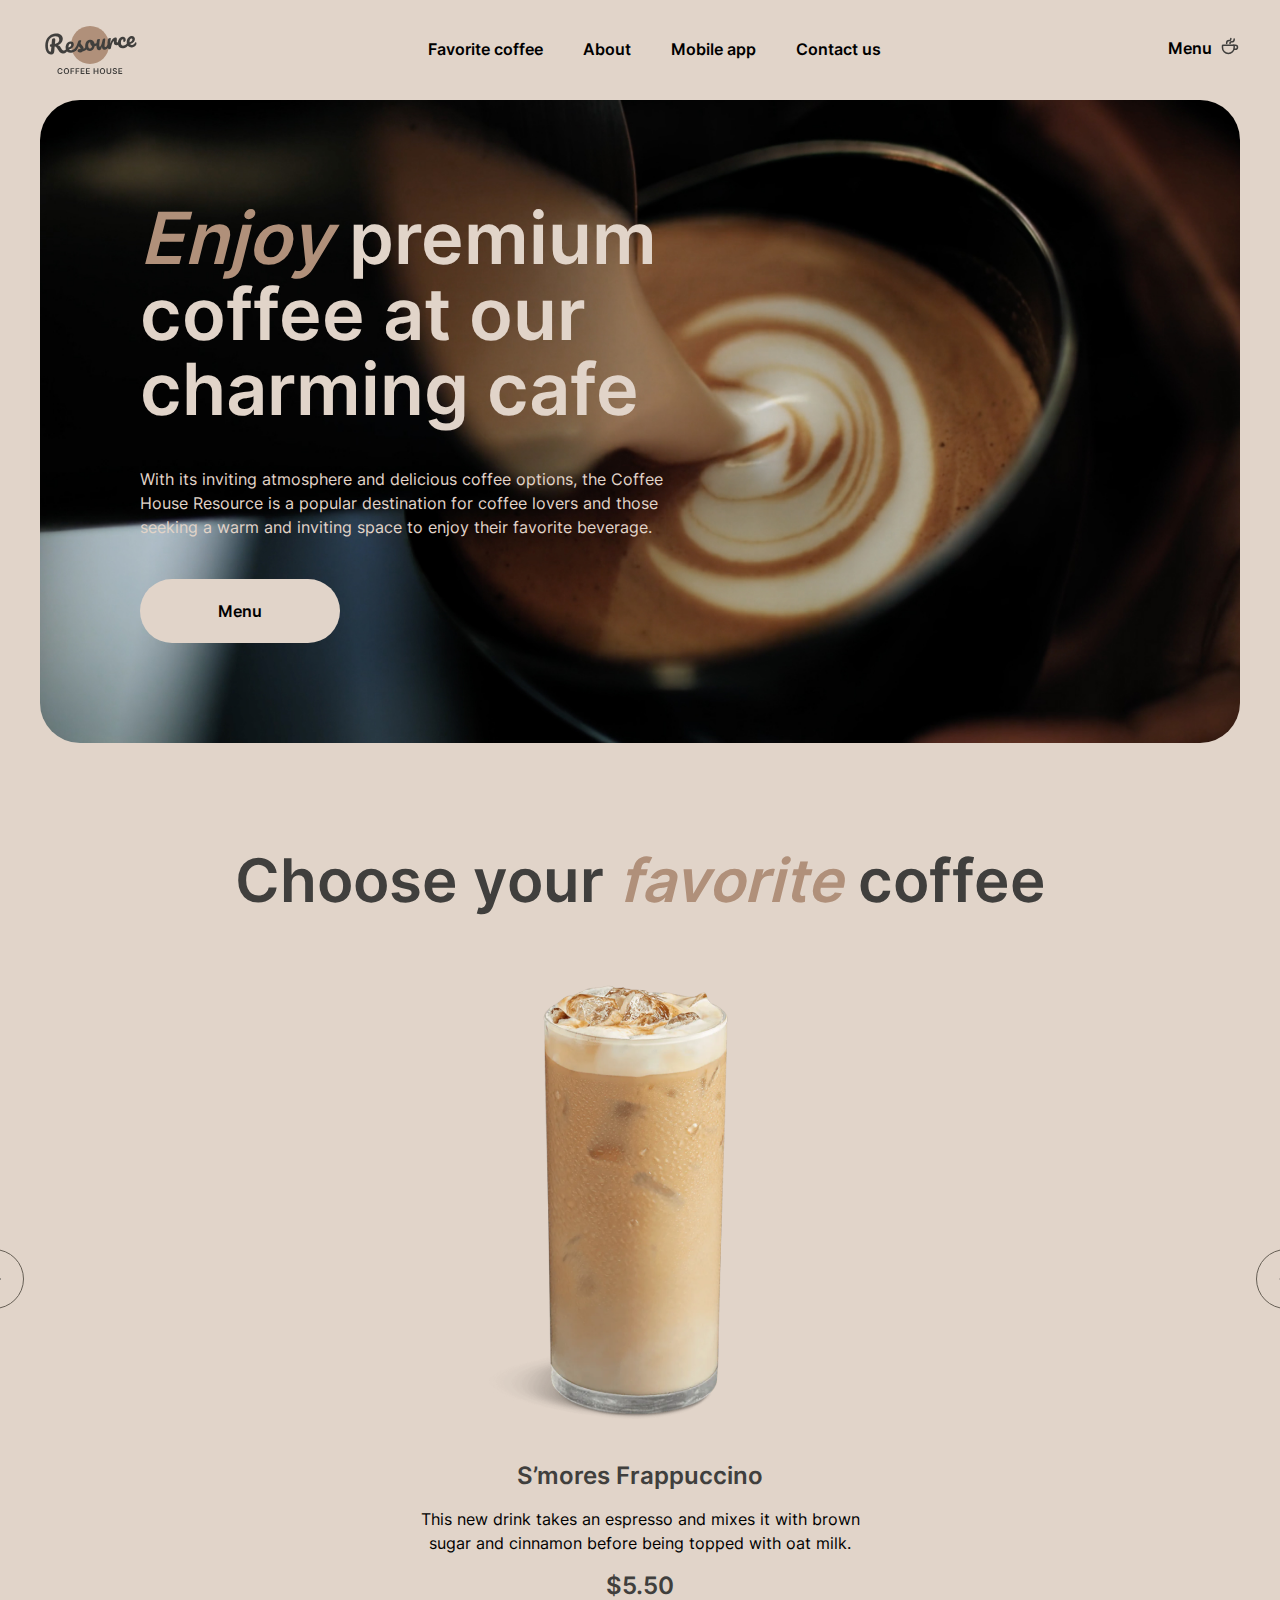
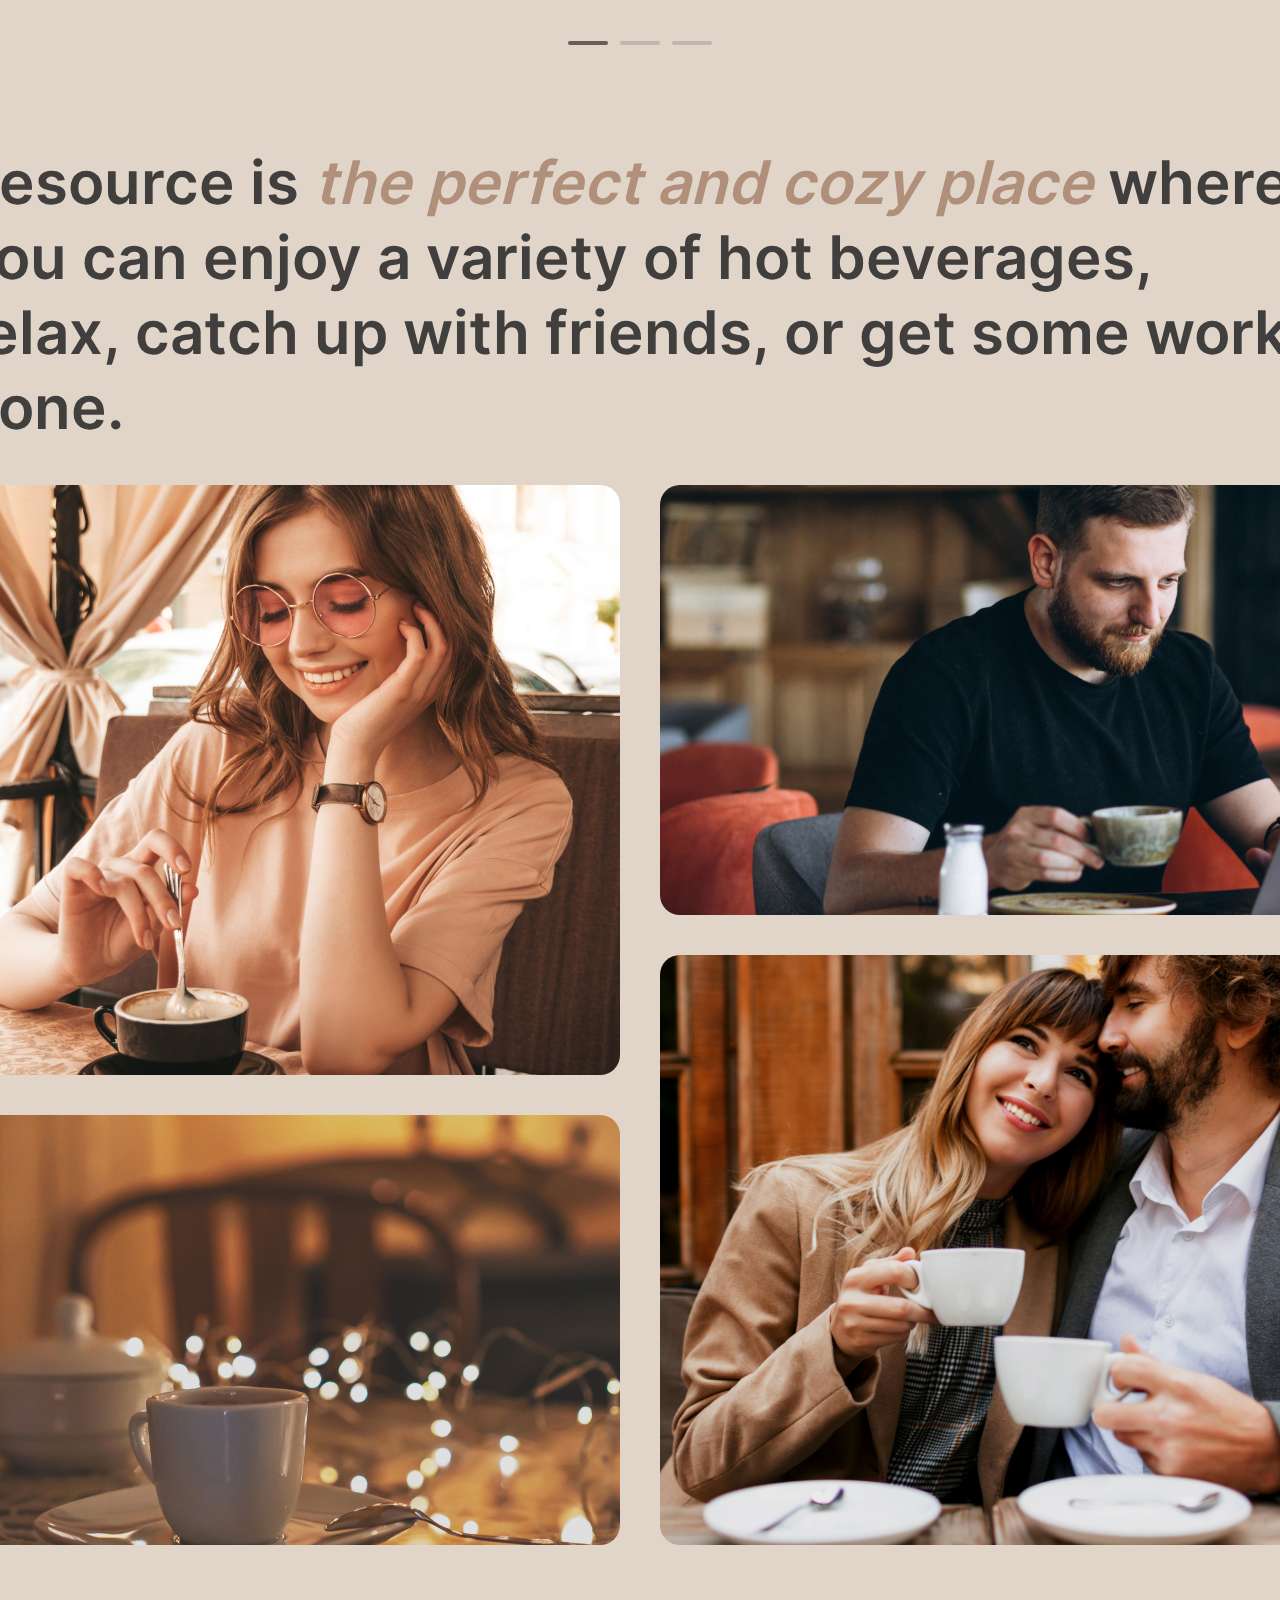
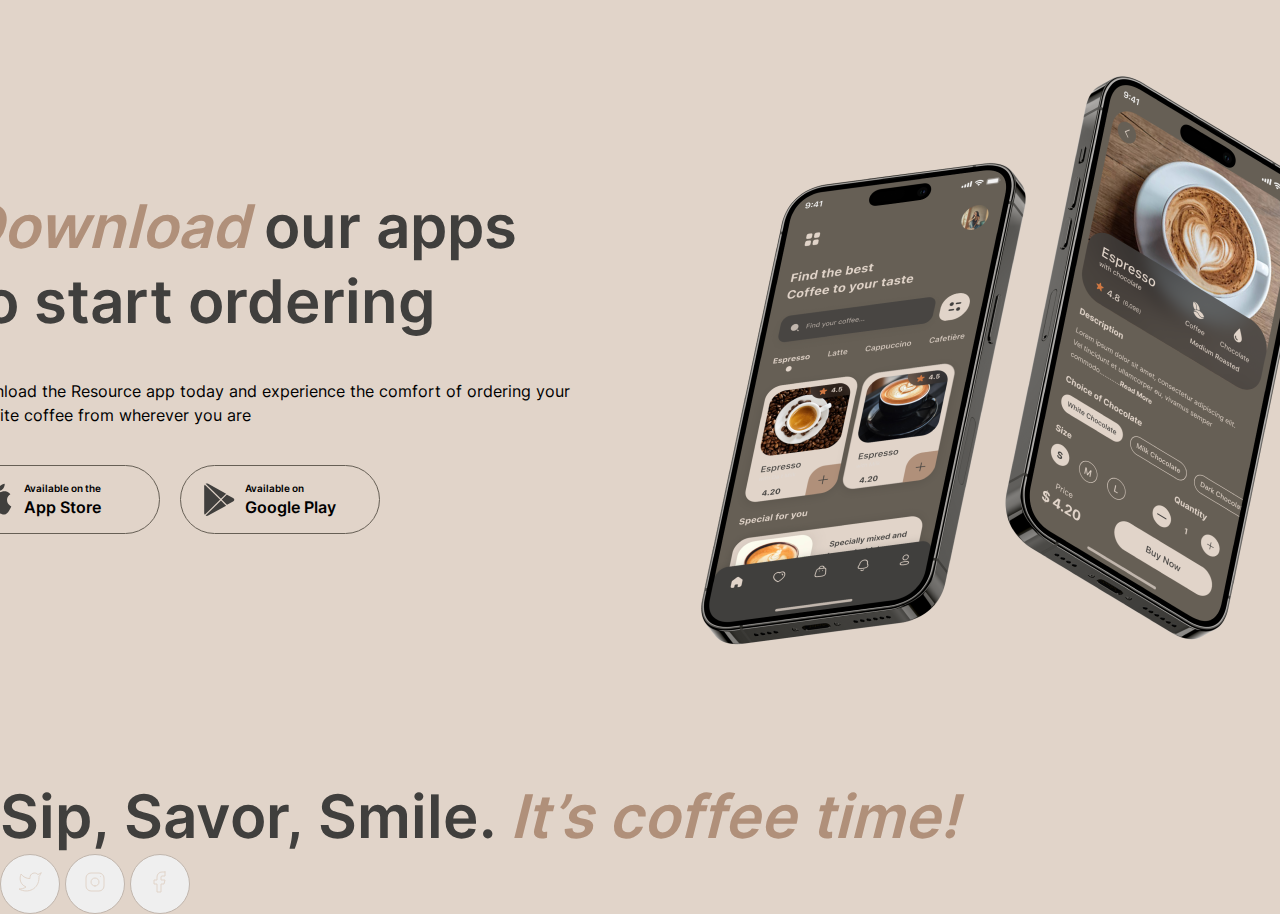
==== commit e403cd01: "feat: add title footer & button social" ====
--- a/coffee-house/index.html
+++ b/coffee-house/index.html
@@ -330,26 +330,26 @@
                   ordering your favorite coffee from wherever you are
                 </p>
                 <button class=" available__download available__download-appstore">
-                  <svg  width="47" height="47" viewBox="0 0 36 36" fill="none">
-                    <path d="M26.7063 18.6307C26.6694 14.6324 30.0641 12.6872 30.2193 12.5966C28.2967 9.86366 25.3169 9.49026 24.2697 9.46048C21.767 9.20369 19.3393 10.9206 18.0644 10.9206C16.764 10.9206 14.8008 9.48529 12.6848 9.52747C9.96196 9.56841 7.41468 11.1055 6.01762 13.4923C3.13444 18.359 5.28474 25.5108 8.04705 29.4446C9.42884 31.3712 11.0435 33.5223 13.1569 33.4466C15.2245 33.3635 15.9968 32.1614 18.4919 32.1614C20.9641 32.1614 21.6893 33.4466 23.8447 33.3983C26.0637 33.3635 27.4608 31.463 28.7942 29.519C30.3911 27.3108 31.0323 25.1362 31.0578 25.0245C31.0056 25.0071 26.7483 23.4229 26.7063 18.6307Z" fill="#403F3D"/>
-                    <path d="M22.6347 6.87268C23.7468 5.51675 24.5076 3.67205 24.2964 1.80005C22.6869 1.86952 20.674 2.88554 19.5149 4.21169C18.4893 5.38029 17.5732 7.29571 17.8099 9.097C19.6179 9.2285 21.4743 8.20752 22.6347 6.87268Z" fill="#403F3D"/>
+                  <svg class="color__change-btn" width="47" height="47" viewBox="0 0 36 36">
+                    <path d="M26.7063 18.6307C26.6694 14.6324 30.0641 12.6872 30.2193 12.5966C28.2967 9.86366 25.3169 9.49026 24.2697 9.46048C21.767 9.20369 19.3393 10.9206 18.0644 10.9206C16.764 10.9206 14.8008 9.48529 12.6848 9.52747C9.96196 9.56841 7.41468 11.1055 6.01762 13.4923C3.13444 18.359 5.28474 25.5108 8.04705 29.4446C9.42884 31.3712 11.0435 33.5223 13.1569 33.4466C15.2245 33.3635 15.9968 32.1614 18.4919 32.1614C20.9641 32.1614 21.6893 33.4466 23.8447 33.3983C26.0637 33.3635 27.4608 31.463 28.7942 29.519C30.3911 27.3108 31.0323 25.1362 31.0578 25.0245C31.0056 25.0071 26.7483 23.4229 26.7063 18.6307Z" />
+                    <path d="M22.6347 6.87268C23.7468 5.51675 24.5076 3.67205 24.2964 1.80005C22.6869 1.86952 20.674 2.88554 19.5149 4.21169C18.4893 5.38029 17.5732 7.29571 17.8099 9.097C19.6179 9.2285 21.4743 8.20752 22.6347 6.87268Z" />
                   </svg>
                   <div class="description__btn">
-                    <span class="description__btn-title">Available on the</span>
-                    <span class="description__btn-subtitle">App Store</span>
+                    <span class="description__btn-title ">Available on the</span>
+                    <span class="description__btn-subtitle ">App Store</span>
                   </div>
                   
                 </button>
                 <button class="available__download available__download-googleplay">
-                  <svg  width="47" height="47" viewBox="0 0 36 36" fill="none">
-                    <path d="M3.7558 3.20309C3.39335 3.57302 3.18359 4.14896 3.18359 4.89483V31.4995C3.18359 32.2454 3.39335 32.8213 3.7558 33.1913L3.84525 33.2725L19.1359 18.3701V18.0182L3.84525 3.11587L3.7558 3.20309Z" fill="#403F3D"/>
-                    <path d="M26.0776 23.34L20.9863 18.3701V18.0182L26.0837 13.0482L26.1979 13.1129L32.2345 16.4618C33.9573 17.4122 33.9573 18.9761 32.2345 19.9325L26.1979 23.2754L26.0776 23.34Z" fill="#403F3D"/>
-                    <path d="M25.2733 24.2008L20.0617 19.1196L4.68164 34.1167C5.25384 34.7031 6.18695 34.7738 7.24807 34.1873L25.2733 24.2008Z" fill="#403F3D"/>
-                    <path d="M25.2733 12.1876L7.24807 2.20103C6.18695 1.62058 5.25384 1.69125 4.68164 2.27772L20.0617 17.2688L25.2733 12.1876Z" fill="#403F3D"/>
+                  <svg class="color__change-btn" width="47" height="47" viewBox="0 0 36 36">
+                    <path d="M3.7558 3.20309C3.39335 3.57302 3.18359 4.14896 3.18359 4.89483V31.4995C3.18359 32.2454 3.39335 32.8213 3.7558 33.1913L3.84525 33.2725L19.1359 18.3701V18.0182L3.84525 3.11587L3.7558 3.20309Z"/>
+                    <path d="M26.0776 23.34L20.9863 18.3701V18.0182L26.0837 13.0482L26.1979 13.1129L32.2345 16.4618C33.9573 17.4122 33.9573 18.9761 32.2345 19.9325L26.1979 23.2754L26.0776 23.34Z"/>
+                    <path d="M25.2733 24.2008L20.0617 19.1196L4.68164 34.1167C5.25384 34.7031 6.18695 34.7738 7.24807 34.1873L25.2733 24.2008Z" />
+                    <path d="M25.2733 12.1876L7.24807 2.20103C6.18695 1.62058 5.25384 1.69125 4.68164 2.27772L20.0617 17.2688L25.2733 12.1876Z" />
                   </svg>
                   <div class="description__btn">
-                    <span class="description__btn-title">Available on</span>
-                    <span class="description__btn-subtitle">Google Play</span>
+                    <span class="description__btn-title ">Available on</span>
+                    <span class="description__btn-subtitle ">Google Play</span>
                   </div>       
                 </button>
               </div>
@@ -362,6 +362,36 @@
             </div>
           </div>
         </section>
+
+      <footer class="footer">
+        <div class="footer__wrapper">
+          <div class="footer__title">
+            <h2 class="title__h2">
+              Sip, Savor, Smile. <span class="text__italic">It’s coffee time!</span>
+            </h2>
+          </div>
+          <div class="footer__socials">
+            <button class="twitter social__btn">
+              <svg  width="24" height="24" viewBox="0 0 24 24" fill="none">
+                <path d="M23 3.01006C23 3.01006 20.9821 4.20217 19.86 4.54006C19.2577 3.84757 18.4573 3.35675 17.567 3.13398C16.6767 2.91122 15.7395 2.96725 14.8821 3.29451C14.0247 3.62177 13.2884 4.20446 12.773 4.96377C12.2575 5.72309 11.9877 6.62239 12 7.54006V8.54006C10.2426 8.58562 8.50127 8.19587 6.93101 7.4055C5.36074 6.61513 4.01032 5.44869 3 4.01006C3 4.01006 -1 13.0101 8 17.0101C5.94053 18.408 3.48716 19.109 1 19.0101C10 24.0101 21 19.0101 21 7.51006C20.9991 7.23151 20.9723 6.95365 20.92 6.68006C21.9406 5.67355 23 3.01006 23 3.01006Z" stroke="#E1D4C9" stroke-linecap="round" stroke-linejoin="round"/>
+              </svg>
+            </button>
+            <button class="instagram social__btn">
+              <svg  width="24" height="24" viewBox="0 0 24 24" fill="none">
+                <path d="M12 16C14.2091 16 16 14.2091 16 12C16 9.79086 14.2091 8 12 8C9.79086 8 8 9.79086 8 12C8 14.2091 9.79086 16 12 16Z" stroke="#E1D4C9" stroke-linecap="round" stroke-linejoin="round"/>
+                <path d="M3 16V8C3 5.23858 5.23858 3 8 3H16C18.7614 3 21 5.23858 21 8V16C21 18.7614 18.7614 21 16 21H8C5.23858 21 3 18.7614 3 16Z" stroke="#E1D4C9"/>
+                <path d="M17.5 6.51L17.51 6.49889" stroke="#E1D4C9" stroke-linecap="round" stroke-linejoin="round"/>
+              </svg>
+            </button>
+            <button class="facebook social__btn">
+              <svg  width="24" height="24" viewBox="0 0 24 24" fill="none">
+                <path d="M17 2H14C12.6739 2 11.4021 2.52678 10.4645 3.46447C9.52678 4.40215 9 5.67392 9 7V10H6V14H9V22H13V14H16L17 10H13V7C13 6.73478 13.1054 6.48043 13.2929 6.29289C13.4804 6.10536 13.7348 6 14 6H17V2Z" stroke="#E1D4C9" stroke-linecap="round" stroke-linejoin="round"/>
+              </svg>
+            </button>
+          </div>
+
+        </div>
+      </footer>
       </main>
     </div>
   </body>
--- a/coffee-house/css/style.css
+++ b/coffee-house/css/style.css
@@ -460,3 +460,51 @@
 .mobile-screens {
   margin-left: 100px;
 }
+
+/* download button animation */
+
+.color__change-btn {
+  fill: #403f3d;
+  transition: ease-in 0.35s;
+}
+
+.available__download-appstore:hover .color__change-btn {
+  fill: #e1d4c9;
+}
+.available__download-appstore {
+  transition: ease-in 0.35s;
+}
+
+.available__download-appstore:hover {
+  background: #665f55;
+  cursor: pointer;
+  color: #e1d4c9;
+}
+
+.available__download-googleplay:hover .color__change-btn {
+  fill: #e1d4c9;
+}
+.available__download-googleplay {
+  transition: ease-in 0.35s;
+}
+
+.available__download-googleplay:hover {
+  background: #665f55;
+  cursor: pointer;
+  color: #e1d4c9;
+}
+/*style mobile app end*/
+
+/*style footer start*/
+
+.social__btn {
+  width: 60px;
+  height: 60px;
+  justify-content: center;
+  align-items: center;
+  border-radius: 30px;
+  border: 1px solid #C1B6AD;
+
+
+
+}
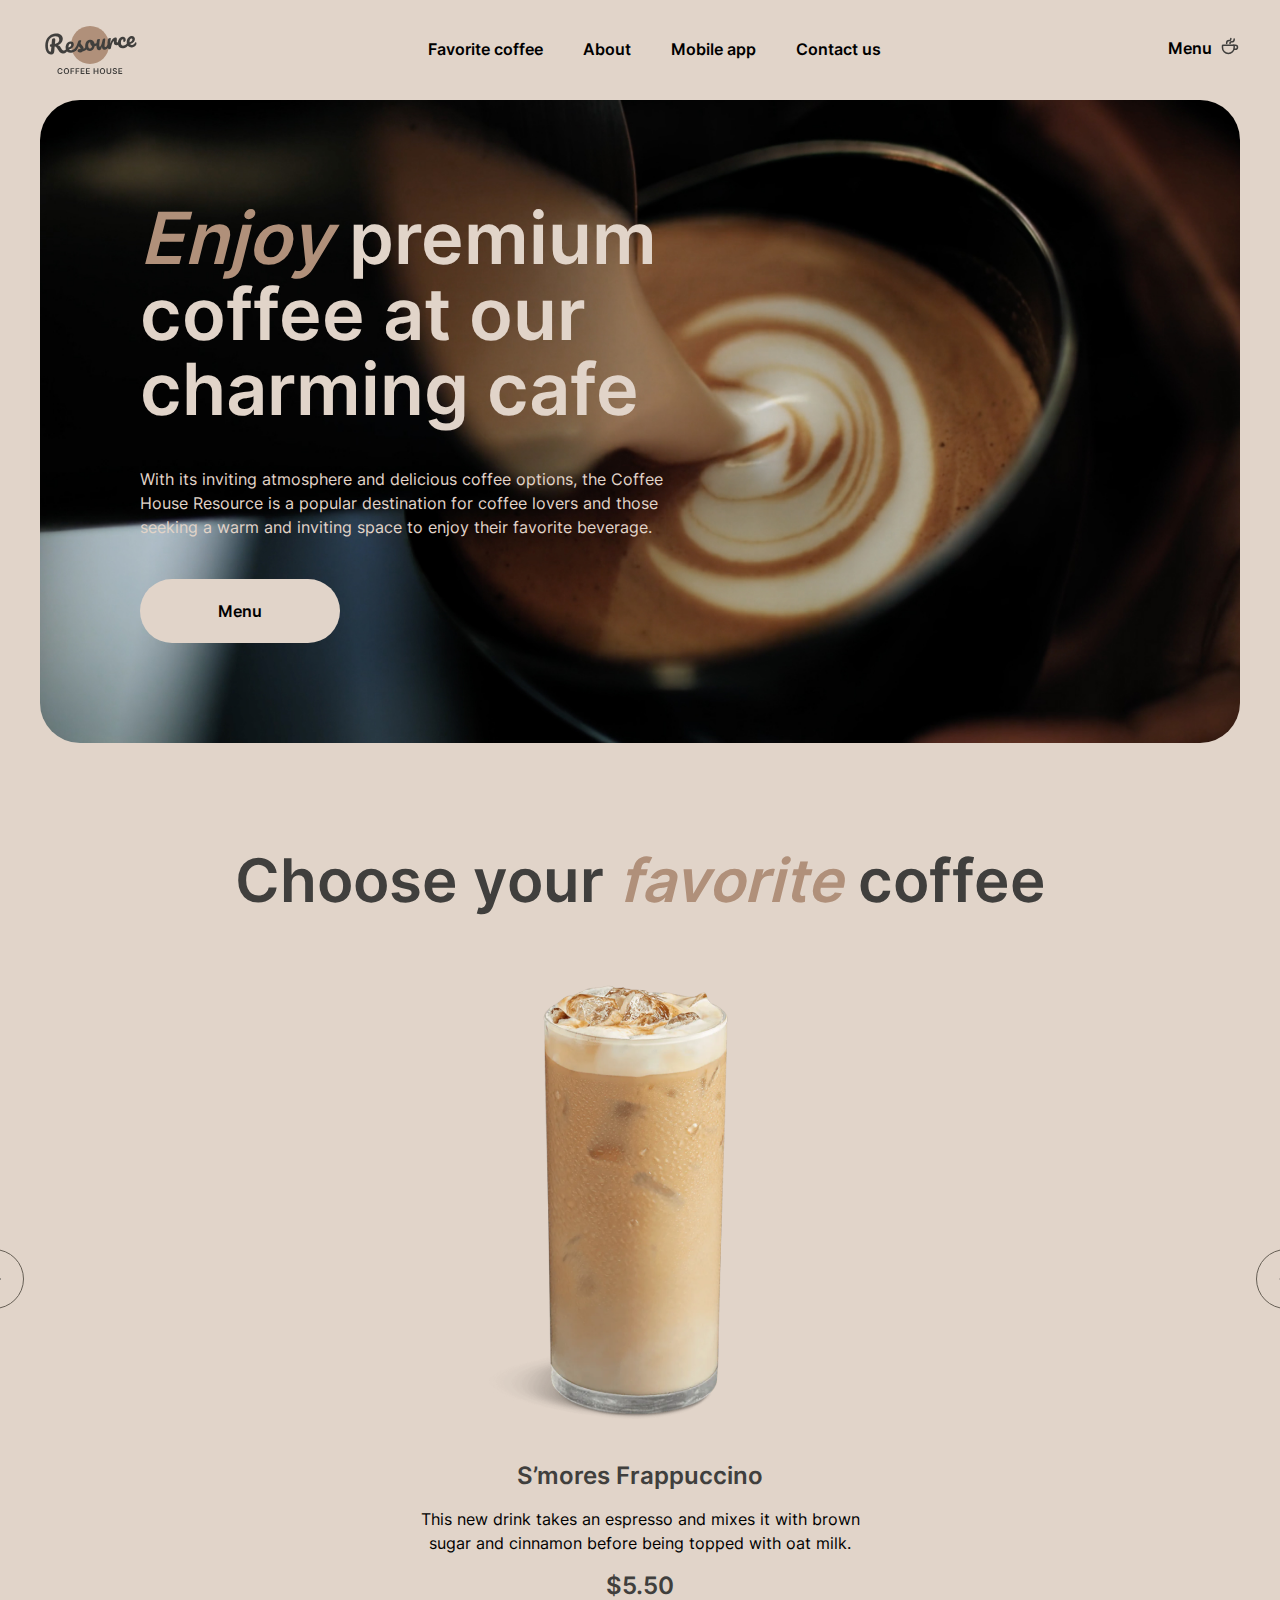
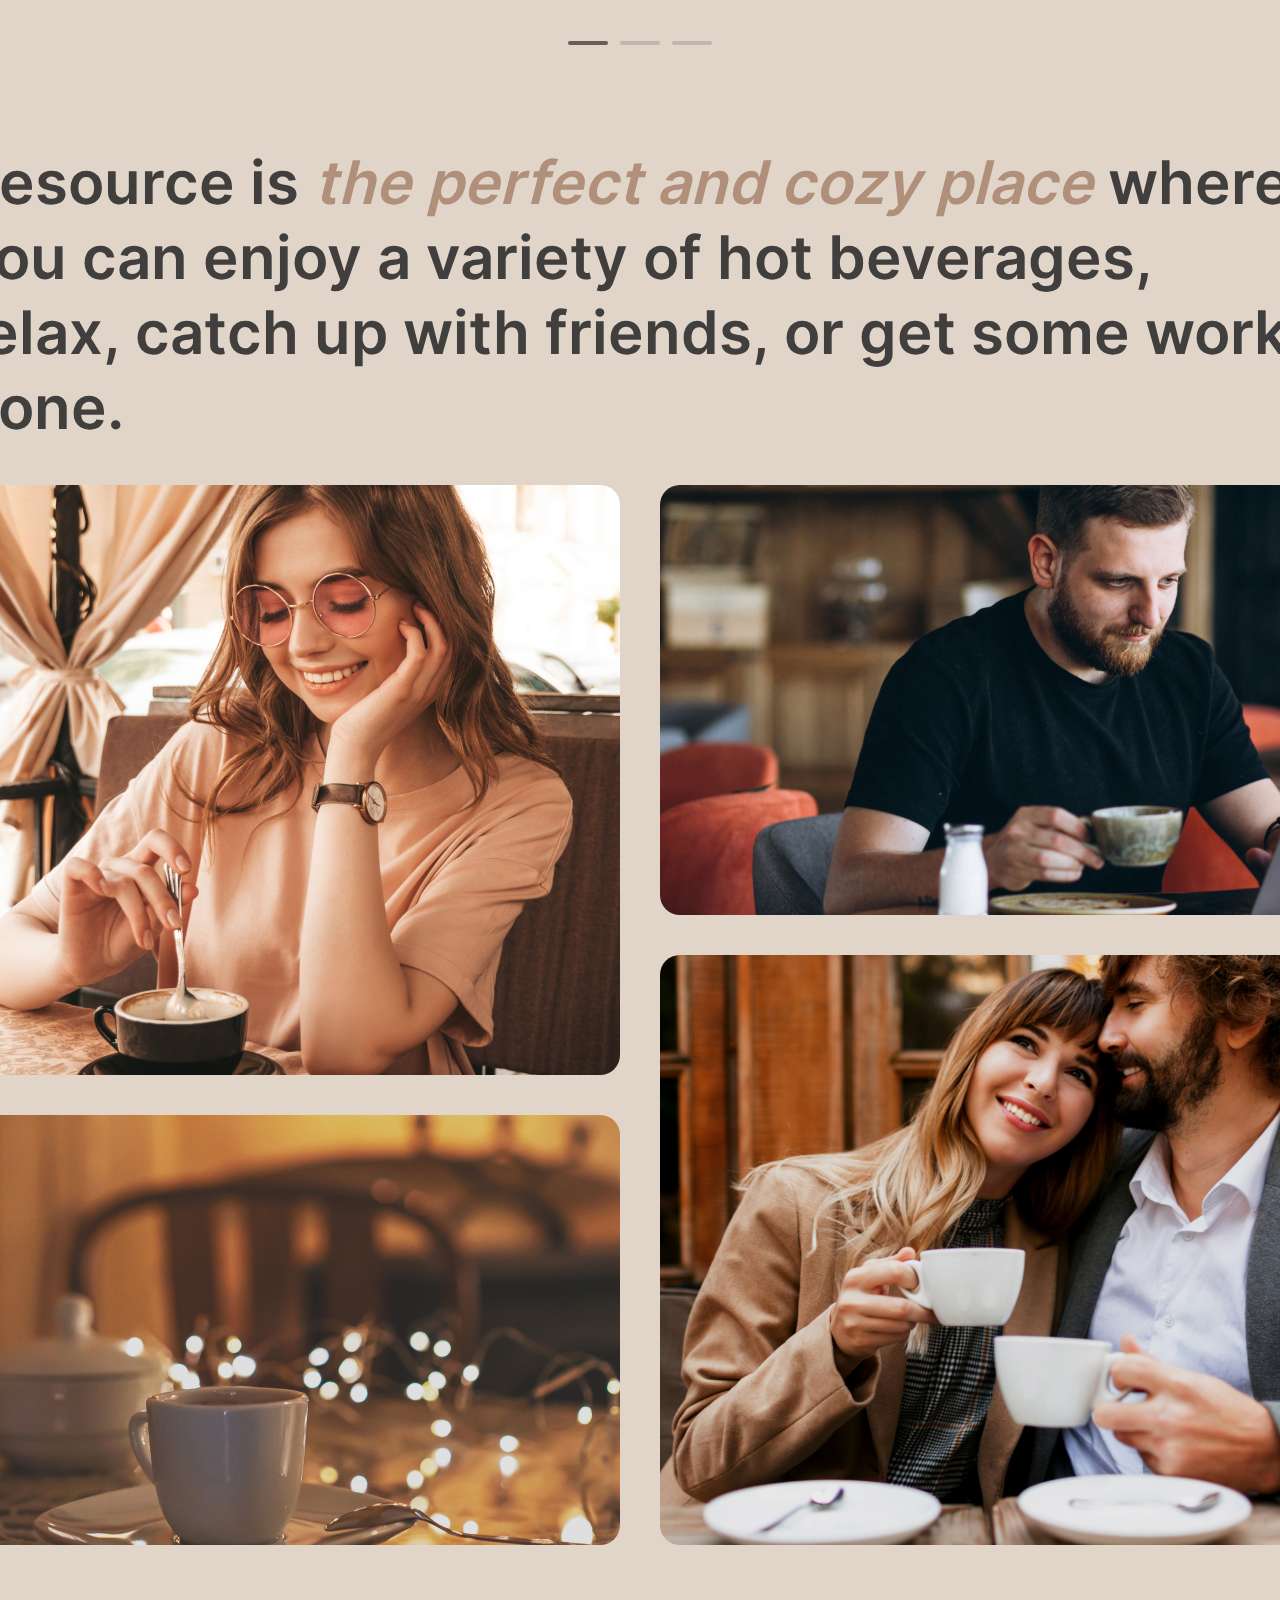
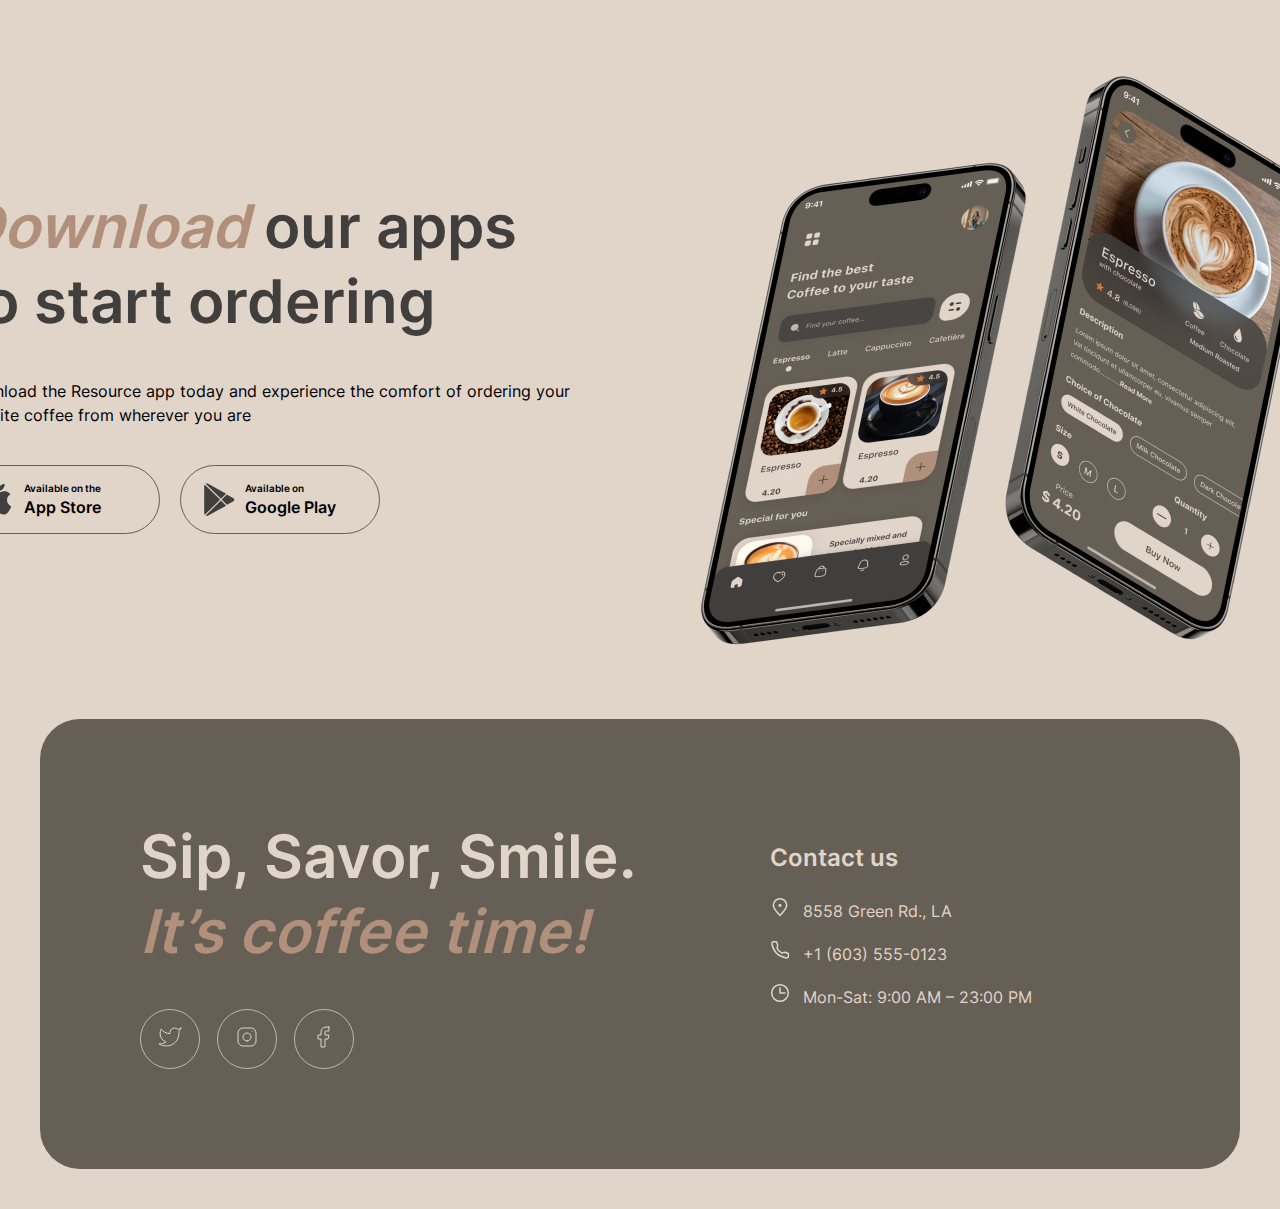
==== commit 65c075ca: "feat: add contact" ====
--- a/coffee-house/index.html
+++ b/coffee-house/index.html
@@ -329,28 +329,53 @@
                   Download the Resource app today and experience the comfort of
                   ordering your favorite coffee from wherever you are
                 </p>
-                <button class=" available__download available__download-appstore">
-                  <svg class="color__change-btn" width="47" height="47" viewBox="0 0 36 36">
-                    <path d="M26.7063 18.6307C26.6694 14.6324 30.0641 12.6872 30.2193 12.5966C28.2967 9.86366 25.3169 9.49026 24.2697 9.46048C21.767 9.20369 19.3393 10.9206 18.0644 10.9206C16.764 10.9206 14.8008 9.48529 12.6848 9.52747C9.96196 9.56841 7.41468 11.1055 6.01762 13.4923C3.13444 18.359 5.28474 25.5108 8.04705 29.4446C9.42884 31.3712 11.0435 33.5223 13.1569 33.4466C15.2245 33.3635 15.9968 32.1614 18.4919 32.1614C20.9641 32.1614 21.6893 33.4466 23.8447 33.3983C26.0637 33.3635 27.4608 31.463 28.7942 29.519C30.3911 27.3108 31.0323 25.1362 31.0578 25.0245C31.0056 25.0071 26.7483 23.4229 26.7063 18.6307Z" />
-                    <path d="M22.6347 6.87268C23.7468 5.51675 24.5076 3.67205 24.2964 1.80005C22.6869 1.86952 20.674 2.88554 19.5149 4.21169C18.4893 5.38029 17.5732 7.29571 17.8099 9.097C19.6179 9.2285 21.4743 8.20752 22.6347 6.87268Z" />
+                <button
+                  class="available__download available__download-appstore"
+                >
+                  <svg
+                    class="color__change-btn"
+                    width="47"
+                    height="47"
+                    viewBox="0 0 36 36"
+                  >
+                    <path
+                      d="M26.7063 18.6307C26.6694 14.6324 30.0641 12.6872 30.2193 12.5966C28.2967 9.86366 25.3169 9.49026 24.2697 9.46048C21.767 9.20369 19.3393 10.9206 18.0644 10.9206C16.764 10.9206 14.8008 9.48529 12.6848 9.52747C9.96196 9.56841 7.41468 11.1055 6.01762 13.4923C3.13444 18.359 5.28474 25.5108 8.04705 29.4446C9.42884 31.3712 11.0435 33.5223 13.1569 33.4466C15.2245 33.3635 15.9968 32.1614 18.4919 32.1614C20.9641 32.1614 21.6893 33.4466 23.8447 33.3983C26.0637 33.3635 27.4608 31.463 28.7942 29.519C30.3911 27.3108 31.0323 25.1362 31.0578 25.0245C31.0056 25.0071 26.7483 23.4229 26.7063 18.6307Z"
+                    />
+                    <path
+                      d="M22.6347 6.87268C23.7468 5.51675 24.5076 3.67205 24.2964 1.80005C22.6869 1.86952 20.674 2.88554 19.5149 4.21169C18.4893 5.38029 17.5732 7.29571 17.8099 9.097C19.6179 9.2285 21.4743 8.20752 22.6347 6.87268Z"
+                    />
                   </svg>
                   <div class="description__btn">
-                    <span class="description__btn-title ">Available on the</span>
-                    <span class="description__btn-subtitle ">App Store</span>
+                    <span class="description__btn-title">Available on the</span>
+                    <span class="description__btn-subtitle">App Store</span>
                   </div>
-                  
                 </button>
-                <button class="available__download available__download-googleplay">
-                  <svg class="color__change-btn" width="47" height="47" viewBox="0 0 36 36">
-                    <path d="M3.7558 3.20309C3.39335 3.57302 3.18359 4.14896 3.18359 4.89483V31.4995C3.18359 32.2454 3.39335 32.8213 3.7558 33.1913L3.84525 33.2725L19.1359 18.3701V18.0182L3.84525 3.11587L3.7558 3.20309Z"/>
-                    <path d="M26.0776 23.34L20.9863 18.3701V18.0182L26.0837 13.0482L26.1979 13.1129L32.2345 16.4618C33.9573 17.4122 33.9573 18.9761 32.2345 19.9325L26.1979 23.2754L26.0776 23.34Z"/>
-                    <path d="M25.2733 24.2008L20.0617 19.1196L4.68164 34.1167C5.25384 34.7031 6.18695 34.7738 7.24807 34.1873L25.2733 24.2008Z" />
-                    <path d="M25.2733 12.1876L7.24807 2.20103C6.18695 1.62058 5.25384 1.69125 4.68164 2.27772L20.0617 17.2688L25.2733 12.1876Z" />
+                <button
+                  class="available__download available__download-googleplay"
+                >
+                  <svg
+                    class="color__change-btn"
+                    width="47"
+                    height="47"
+                    viewBox="0 0 36 36"
+                  >
+                    <path
+                      d="M3.7558 3.20309C3.39335 3.57302 3.18359 4.14896 3.18359 4.89483V31.4995C3.18359 32.2454 3.39335 32.8213 3.7558 33.1913L3.84525 33.2725L19.1359 18.3701V18.0182L3.84525 3.11587L3.7558 3.20309Z"
+                    />
+                    <path
+                      d="M26.0776 23.34L20.9863 18.3701V18.0182L26.0837 13.0482L26.1979 13.1129L32.2345 16.4618C33.9573 17.4122 33.9573 18.9761 32.2345 19.9325L26.1979 23.2754L26.0776 23.34Z"
+                    />
+                    <path
+                      d="M25.2733 24.2008L20.0617 19.1196L4.68164 34.1167C5.25384 34.7031 6.18695 34.7738 7.24807 34.1873L25.2733 24.2008Z"
+                    />
+                    <path
+                      d="M25.2733 12.1876L7.24807 2.20103C6.18695 1.62058 5.25384 1.69125 4.68164 2.27772L20.0617 17.2688L25.2733 12.1876Z"
+                    />
                   </svg>
                   <div class="description__btn">
-                    <span class="description__btn-title ">Available on</span>
-                    <span class="description__btn-subtitle ">Google Play</span>
-                  </div>       
+                    <span class="description__btn-title">Available on</span>
+                    <span class="description__btn-subtitle">Google Play</span>
+                  </div>
                 </button>
               </div>
             </div>
@@ -363,35 +388,131 @@
           </div>
         </section>
 
-      <footer class="footer">
-        <div class="footer__wrapper">
-          <div class="footer__title">
-            <h2 class="title__h2">
-              Sip, Savor, Smile. <span class="text__italic">It’s coffee time!</span>
-            </h2>
+        <footer class="footer">
+          <div class="footer__wrapper">
+            <div class="footer__inner">
+              <h2 class="title__h2 title__h2-footer">
+                Sip, Savor, Smile.
+                <span class="text__italic">It’s coffee time!</span>
+              </h2>
+              <div class="footer__socials">
+                <button class="twitter social__btn">
+                  <svg width="24" height="24" viewBox="0 0 24 24" fill="none">
+                    <path
+                      d="M23 3.01006C23 3.01006 20.9821 4.20217 19.86 4.54006C19.2577 3.84757 18.4573 3.35675 17.567 3.13398C16.6767 2.91122 15.7395 2.96725 14.8821 3.29451C14.0247 3.62177 13.2884 4.20446 12.773 4.96377C12.2575 5.72309 11.9877 6.62239 12 7.54006V8.54006C10.2426 8.58562 8.50127 8.19587 6.93101 7.4055C5.36074 6.61513 4.01032 5.44869 3 4.01006C3 4.01006 -1 13.0101 8 17.0101C5.94053 18.408 3.48716 19.109 1 19.0101C10 24.0101 21 19.0101 21 7.51006C20.9991 7.23151 20.9723 6.95365 20.92 6.68006C21.9406 5.67355 23 3.01006 23 3.01006Z"
+                      stroke="#E1D4C9"
+                      stroke-linecap="round"
+                      stroke-linejoin="round"
+                    />
+                  </svg>
+                </button>
+                <button class="instagram social__btn">
+                  <svg width="24" height="24" viewBox="0 0 24 24" fill="none">
+                    <path
+                      d="M12 16C14.2091 16 16 14.2091 16 12C16 9.79086 14.2091 8 12 8C9.79086 8 8 9.79086 8 12C8 14.2091 9.79086 16 12 16Z"
+                      stroke="#E1D4C9"
+                      stroke-linecap="round"
+                      stroke-linejoin="round"
+                    />
+                    <path
+                      d="M3 16V8C3 5.23858 5.23858 3 8 3H16C18.7614 3 21 5.23858 21 8V16C21 18.7614 18.7614 21 16 21H8C5.23858 21 3 18.7614 3 16Z"
+                      stroke="#E1D4C9"
+                    />
+                    <path
+                      d="M17.5 6.51L17.51 6.49889"
+                      stroke="#E1D4C9"
+                      stroke-linecap="round"
+                      stroke-linejoin="round"
+                    />
+                  </svg>
+                </button>
+                <button class="facebook social__btn">
+                  <svg width="24" height="24" viewBox="0 0 24 24" fill="none">
+                    <path
+                      d="M17 2H14C12.6739 2 11.4021 2.52678 10.4645 3.46447C9.52678 4.40215 9 5.67392 9 7V10H6V14H9V22H13V14H16L17 10H13V7C13 6.73478 13.1054 6.48043 13.2929 6.29289C13.4804 6.10536 13.7348 6 14 6H17V2Z"
+                      stroke="#E1D4C9"
+                      stroke-linecap="round"
+                      stroke-linejoin="round"
+                    />
+                  </svg>
+                </button>
+              </div>
+            </div>
+            
+
+            <div class="footer__contact">
+              <div class="contact__info">
+                <h3 class="contact__info-title">Contact us</h3>
+                <ul class="contact__list">
+                  <li class="location contact__list-item">
+                    <svg class="contact__icon" width="20" height="20" viewBox="0 0 20 20" fill="none">
+                      <path
+                        d="M16.6663 8.33329C16.6663 12.0152 9.99967 18.3333 9.99967 18.3333C9.99967 18.3333 3.33301 12.0152 3.33301 8.33329C3.33301 4.65139 6.31778 1.66663 9.99967 1.66663C13.6816 1.66663 16.6663 4.65139 16.6663 8.33329Z"
+                        stroke="#E1D4C9"
+                        stroke-width="1.5"
+                      />
+                      <path
+                        d="M10.0003 9.16667C10.4606 9.16667 10.8337 8.79357 10.8337 8.33333C10.8337 7.8731 10.4606 7.5 10.0003 7.5C9.54009 7.5 9.16699 7.8731 9.16699 8.33333C9.16699 8.79357 9.54009 9.16667 10.0003 9.16667Z"
+                        fill="#E1D4C9"
+                        stroke="#E1D4C9"
+                        stroke-width="1.5"
+                        stroke-linecap="round"
+                        stroke-linejoin="round"
+                      />
+                    </svg>
+                    <a class="contact__link"
+                      href="https://www.google.com/maps/search/8558+Green+Rd,+%D0%9C%D0%B0%D1%83%D0%BD%D1%82%D0%B2%D0%B8%D0%BB%D0%BB,+Lancaster+County,+%D0%9F%D0%B5%D0%BD%D1%81%D0%B8%D0%BB%D1%8C%D0%B2%D0%B0%D0%BD%D0%B8%D1%8F,+%D0%A1%D0%A8%D0%90/@40.0412675,-76.4432731,15z/data=!3m1!4b1?entry=ttu"
+                      >8558 Green Rd., LA</a
+                    >
+                  </li>
+                  <li class="telephone contact__list-item ">
+                    <svg class="contact__icon" width="20" height="20" viewBox="0 0 20 20" fill="none">
+                      <path
+                        d="M15.0984 12.2516L11.6665 12.9166C9.34845 11.7531 7.91654 10.4166 7.08321 8.33329L7.72483 4.89154L6.51197 1.66663L3.72946 1.66663C2.60191 1.66663 1.71466 2.59958 1.90108 3.71161C2.29888 6.08454 3.37231 10.0391 6.24987 12.9166C9.27338 15.9401 13.5661 17.3318 16.1378 17.9288C17.299 18.1983 18.3332 17.2908 18.3332 16.0988L18.3332 13.4843L15.0984 12.2516Z"
+                        stroke="#E1D4C9"
+                        stroke-width="1.5"
+                        stroke-linecap="round"
+                        stroke-linejoin="round"
+                      />
+                    </svg>
+                    <a class="contact__link" href="tel:+1 (603) 555-0123">+1 (603) 555-0123</a>
+                  </li>
+                  <li class="time contact__list-item">
+                    <svg class="contact__icon"
+                      width="20"
+                      height="20"
+                      viewBox="0 0 20 20"
+                      fill="none"
+                    >
+                      <g clip-path="url(#clip0_217_1736)">
+                        <path
+                          d="M10 5L10 10L15 10"
+                          stroke="#E1D4C9"
+                          stroke-width="1.5"
+                          stroke-linecap="round"
+                          stroke-linejoin="round"
+                        />
+                        <path
+                          d="M10.0003 18.3333C14.6027 18.3333 18.3337 14.6023 18.3337 9.99996C18.3337 5.39759 14.6027 1.66663 10.0003 1.66663C5.39795 1.66663 1.66699 5.39759 1.66699 9.99996C1.66699 14.6023 5.39795 18.3333 10.0003 18.3333Z"
+                          stroke="#E1D4C9"
+                          stroke-width="1.5"
+                          stroke-linecap="round"
+                          stroke-linejoin="round"
+                        />
+                      </g>
+                      <defs>
+                        <clipPath id="clip0_217_1736">
+                          <rect width="20" height="20" fill="white" />
+                        </clipPath>
+                      </defs>
+                    </svg>
+                    <span class="clock">Mon-Sat: 9:00 AM – 23:00 PM</span>
+                  </li>
+                </ul>
+              </div>
+            </div>
           </div>
-          <div class="footer__socials">
-            <button class="twitter social__btn">
-              <svg  width="24" height="24" viewBox="0 0 24 24" fill="none">
-                <path d="M23 3.01006C23 3.01006 20.9821 4.20217 19.86 4.54006C19.2577 3.84757 18.4573 3.35675 17.567 3.13398C16.6767 2.91122 15.7395 2.96725 14.8821 3.29451C14.0247 3.62177 13.2884 4.20446 12.773 4.96377C12.2575 5.72309 11.9877 6.62239 12 7.54006V8.54006C10.2426 8.58562 8.50127 8.19587 6.93101 7.4055C5.36074 6.61513 4.01032 5.44869 3 4.01006C3 4.01006 -1 13.0101 8 17.0101C5.94053 18.408 3.48716 19.109 1 19.0101C10 24.0101 21 19.0101 21 7.51006C20.9991 7.23151 20.9723 6.95365 20.92 6.68006C21.9406 5.67355 23 3.01006 23 3.01006Z" stroke="#E1D4C9" stroke-linecap="round" stroke-linejoin="round"/>
-              </svg>
-            </button>
-            <button class="instagram social__btn">
-              <svg  width="24" height="24" viewBox="0 0 24 24" fill="none">
-                <path d="M12 16C14.2091 16 16 14.2091 16 12C16 9.79086 14.2091 8 12 8C9.79086 8 8 9.79086 8 12C8 14.2091 9.79086 16 12 16Z" stroke="#E1D4C9" stroke-linecap="round" stroke-linejoin="round"/>
-                <path d="M3 16V8C3 5.23858 5.23858 3 8 3H16C18.7614 3 21 5.23858 21 8V16C21 18.7614 18.7614 21 16 21H8C5.23858 21 3 18.7614 3 16Z" stroke="#E1D4C9"/>
-                <path d="M17.5 6.51L17.51 6.49889" stroke="#E1D4C9" stroke-linecap="round" stroke-linejoin="round"/>
-              </svg>
-            </button>
-            <button class="facebook social__btn">
-              <svg  width="24" height="24" viewBox="0 0 24 24" fill="none">
-                <path d="M17 2H14C12.6739 2 11.4021 2.52678 10.4645 3.46447C9.52678 4.40215 9 5.67392 9 7V10H6V14H9V22H13V14H16L17 10H13V7C13 6.73478 13.1054 6.48043 13.2929 6.29289C13.4804 6.10536 13.7348 6 14 6H17V2Z" stroke="#E1D4C9" stroke-linecap="round" stroke-linejoin="round"/>
-              </svg>
-            </button>
-          </div>
-
-        </div>
-      </footer>
+        </footer>
       </main>
     </div>
   </body>
--- a/coffee-house/css/style.css
+++ b/coffee-house/css/style.css
@@ -41,11 +41,10 @@
   display: flex;
   justify-content: space-between;
   align-items: center;
-  font-family: Inter;
   font-size: 16px;
   font-style: normal;
   font-weight: 600;
-  line-height: 150%; /* 24px */
+  line-height: 150%;
   margin: 20px 40px;
 }
 
@@ -462,7 +461,6 @@
 }
 
 /* download button animation */
-
 .color__change-btn {
   fill: #403f3d;
   transition: ease-in 0.35s;
@@ -496,6 +494,32 @@
 /*style mobile app end*/
 
 /*style footer start*/
+.footer {
+  padding: 40px;
+}
+
+.footer__wrapper {
+  border-radius: 40px;
+  padding: 100px;
+}
+
+.footer__wrapper {
+  display: flex;
+  flex-wrap: wrap;
+  background-color: #665f55;
+}
+
+.footer__inner {
+  width: 530px;
+  display: flex;
+  flex-wrap: wrap;
+}
+
+.title__h2-footer {
+  margin-top: 0;
+  margin-bottom: 40px;
+  color: #e1d4c9;
+}
 
 .social__btn {
   width: 60px;
@@ -503,8 +527,53 @@
   justify-content: center;
   align-items: center;
   border-radius: 30px;
-  border: 1px solid #C1B6AD;
-
-
-
-}
+  background-color: #665f55;
+  border: 1px solid #c1b6ad;
+  margin-right: 12px;
+}
+
+.social__btn:last-child {
+  margin-right: 0;
+}
+
+.footer__contact {
+  padding-left: 100px;
+}
+
+.contact__info-title {
+  color: #e1d4c9;
+  font-size: 24px;
+  font-style: normal;
+  font-weight: 600;
+  line-height: 125%;
+}
+
+.contact__list {
+  padding: 0;
+  margin: 0;
+}
+
+.contact__list-item {
+  margin-bottom: 20px;
+}
+
+.contact__list-item:last-child {
+  margin-bottom: 0;
+}
+
+.contact__icon {
+  margin-right: 8px;
+}
+
+a.contact__link{
+  text-decoration: none;
+  color:#E1D4C9
+}
+
+.clock {
+  color:#E1D4C9;
+  cursor: default;
+}
+
+
+/*style footer end*/
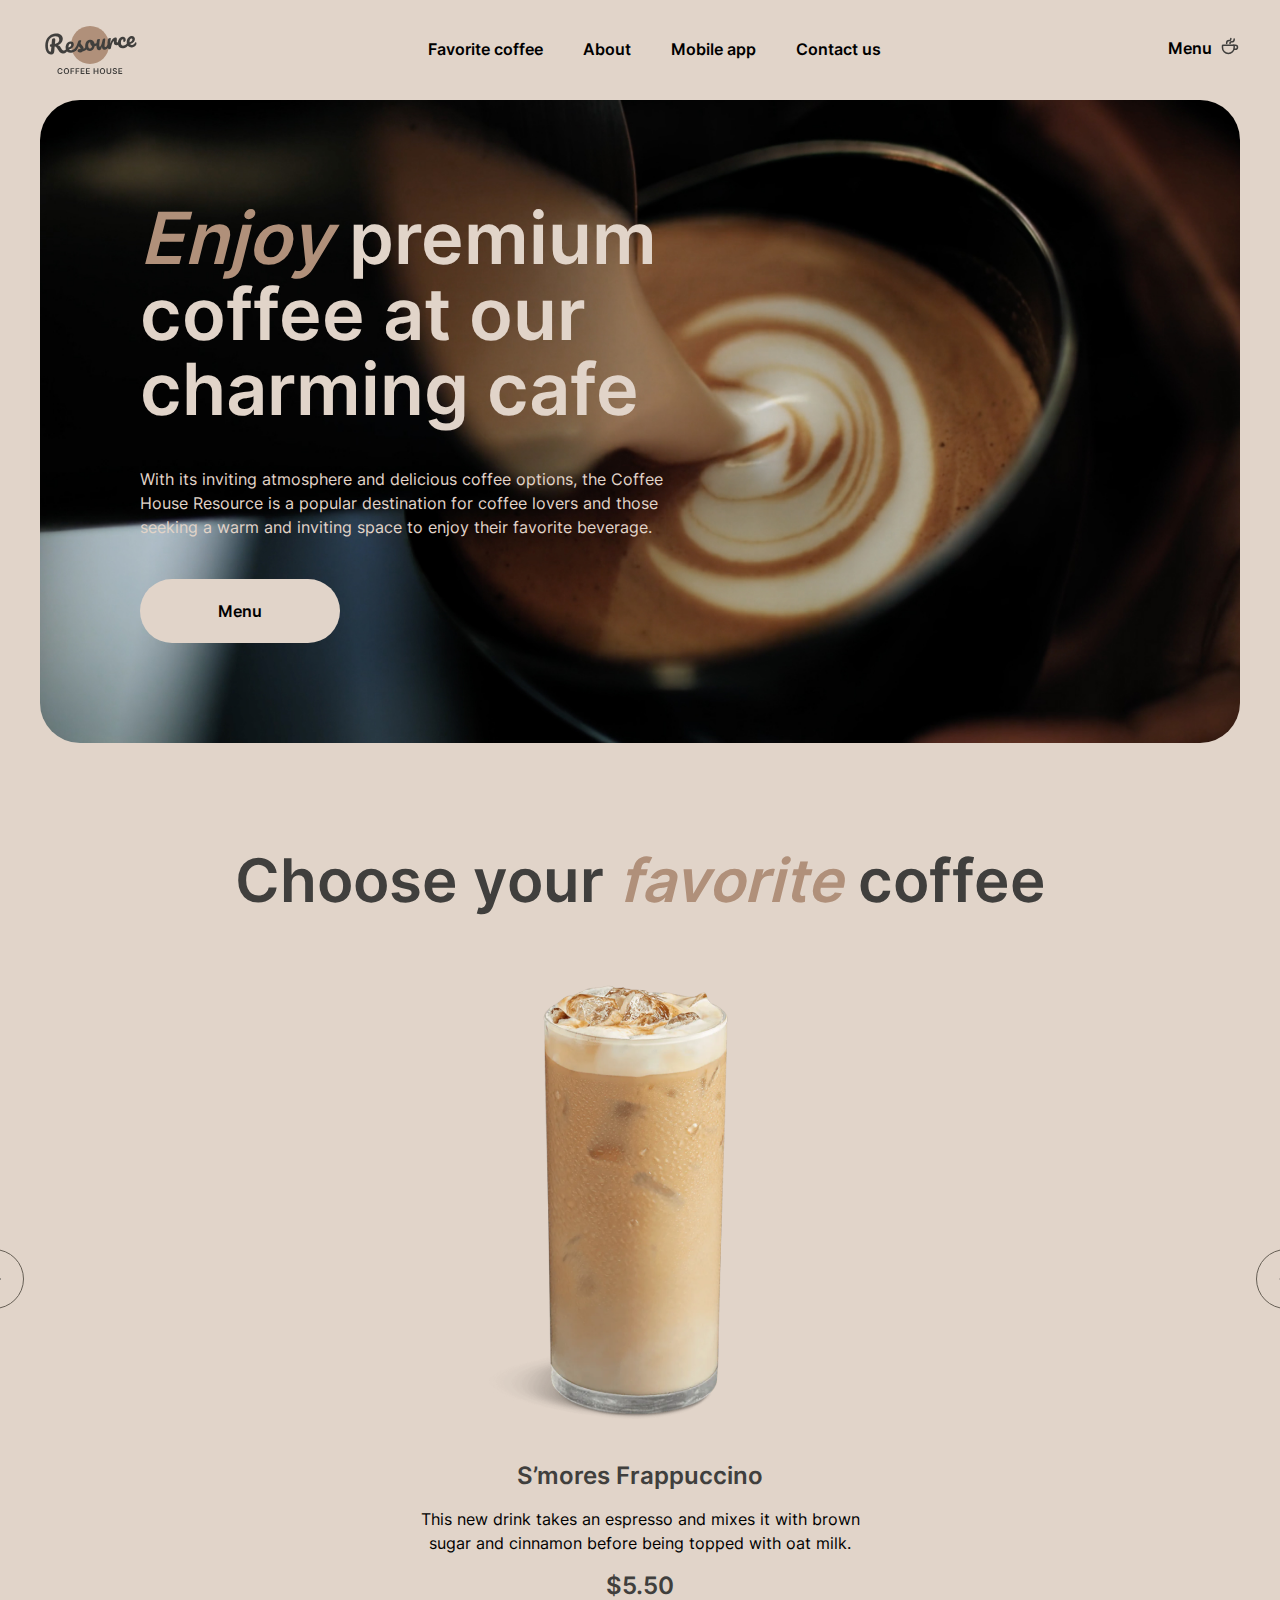
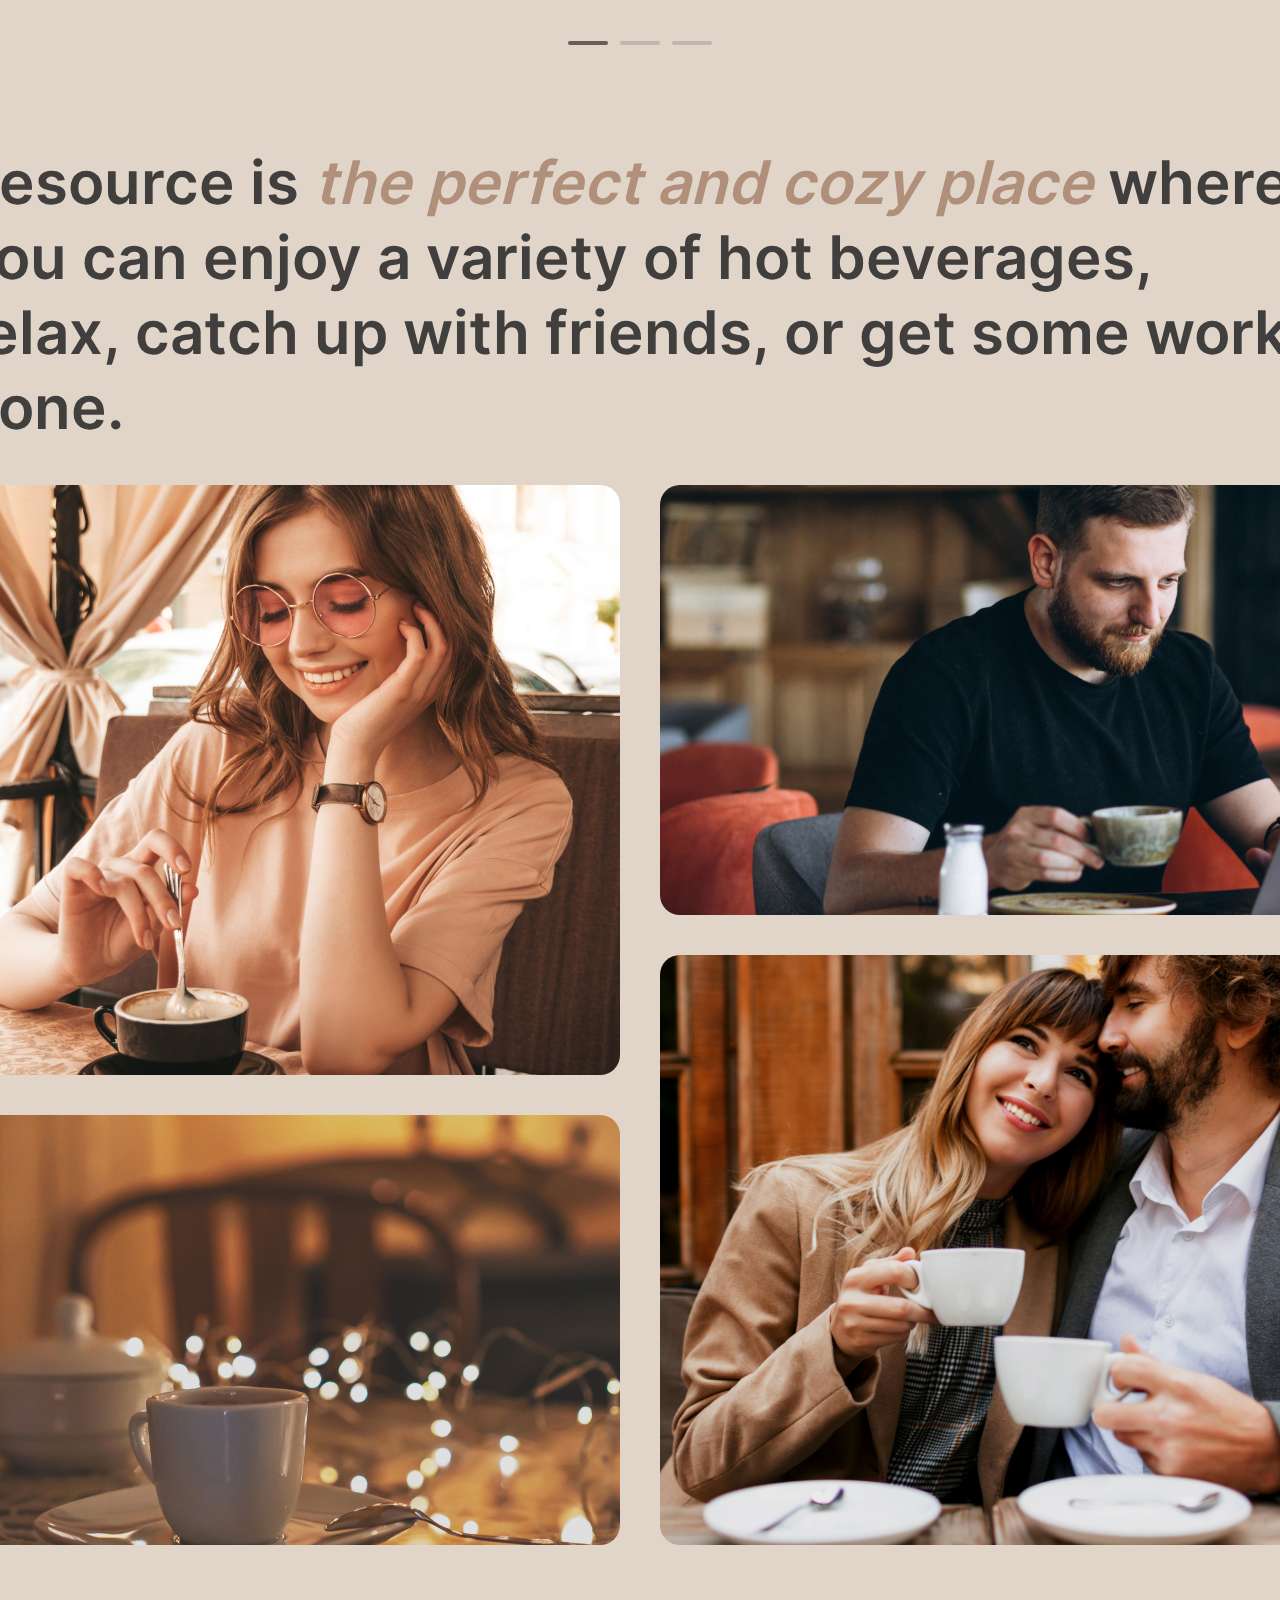
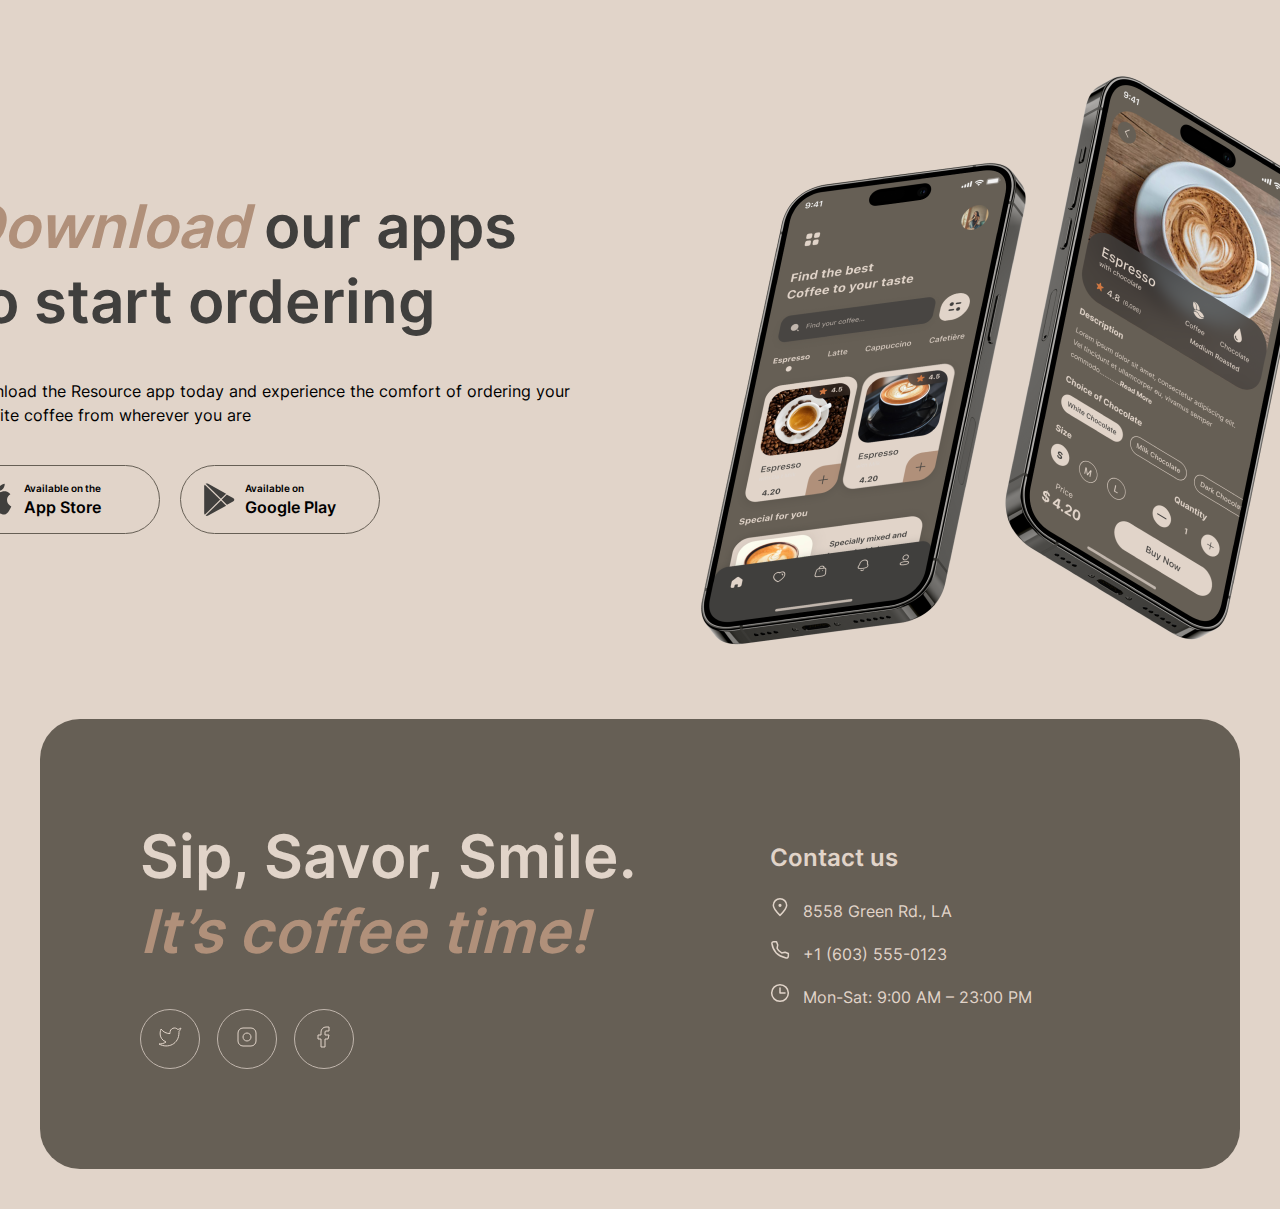
==== commit 7cdca780: "feat: add animation for social buttons" ====
--- a/coffee-house/index.html
+++ b/coffee-house/index.html
@@ -1,519 +1,351 @@
 <!DOCTYPE html>
 <html lang="en">
-  <head>
-    <meta charset="UTF-8" />
-    <meta name="viewport" content="width=device-width, initial-scale=1.0" />
-    <link rel="stylesheet" href="./css/normalize.css" />
-    <link rel="stylesheet" href="./css/style.css" />
-    <title>Coffee-House</title>
-  </head>
-
-  <body>
-    <div class="container">
-      <header class="header">
-        <div class="logo">
-          <svg
-            width="100"
-            height="60"
-            viewBox="0 0 100 60"
-            fill="none"
-            xmlns="http://www.w3.org/2000/svg"
-          >
-            <path
-              d="M69 25C69 35.4934 60.4934 44 50 44C39.5066 44 31 35.4934 31 25C31 14.5066 39.5066 6 50 6C60.4934 6 69 14.5066 69 25Z"
-              fill="#B0907A"
-            />
-            <path
-              d="M95.6784 22.2913C95.8856 22.2732 96.0534 22.3548 96.1817 22.5364C96.326 22.7165 96.4127 22.9739 96.442 23.3086C96.4922 23.8824 96.4 24.3884 96.1652 24.8265C95.7789 25.5509 95.2359 26.1365 94.5362 26.5832C93.8524 27.0285 93.0084 27.295 92.0042 27.3829C90.4741 27.5168 89.2469 27.1664 88.3226 26.3318C87.3969 25.4812 86.8658 24.2749 86.7291 22.7129C86.6329 21.6131 86.7748 20.5727 87.1547 19.5919C87.5333 18.5951 88.1046 17.7822 88.8687 17.1532C89.6487 16.5229 90.5568 16.1623 91.5928 16.0717C92.5173 15.9908 93.2829 16.2049 93.8895 16.714C94.4948 17.2071 94.8386 17.9239 94.9209 18.8643C95.0171 19.9641 94.7016 20.9473 93.9743 21.814C93.2617 22.6633 91.9772 23.4021 90.1208 24.0303C90.5675 24.73 91.2451 25.0401 92.1537 24.9606C92.8072 24.9035 93.3279 24.7053 93.7158 24.3662C94.1197 24.0257 94.5692 23.4725 95.0643 22.7064C95.2346 22.4506 95.4393 22.3122 95.6784 22.2913ZM91.3914 18.4503C90.8016 18.5019 90.3295 18.8885 89.9751 19.6102C89.6365 20.3304 89.5098 21.1767 89.5949 22.149L89.5991 22.1968C90.5199 21.8914 91.2318 21.4918 91.7347 20.9981C92.2376 20.5044 92.4632 19.9626 92.4117 19.3729C92.3852 19.0701 92.2766 18.8386 92.0859 18.6786C91.9098 18.5013 91.6783 18.4252 91.3914 18.4503Z"
-              fill="#403F3D"
-            />
-            <path
-              d="M83.2976 28.1446C81.7356 28.2813 80.4779 27.9497 79.5245 27.1497C78.5857 26.3324 78.0529 25.1985 77.926 23.7481C77.813 22.457 77.969 21.303 78.394 20.2861C78.819 19.2692 79.4149 18.4622 80.1818 17.8651C80.9487 17.268 81.7784 16.9304 82.671 16.8523C83.5477 16.7756 84.2481 16.9793 84.7723 17.4635C85.311 17.9303 85.6159 18.5702 85.6871 19.383C85.7456 20.0525 85.6437 20.6316 85.3813 21.1203C85.1348 21.6076 84.7725 21.8722 84.2944 21.9141C83.9915 21.9406 83.7382 21.8904 83.5344 21.7637C83.3465 21.6356 83.2414 21.444 83.2191 21.189C83.2093 21.0774 83.2141 20.9485 83.2334 20.8023C83.2527 20.6561 83.2676 20.5504 83.278 20.4852C83.3367 20.2392 83.357 20.0125 83.3389 19.8053C83.3208 19.5981 83.2511 19.4436 83.1297 19.3418C83.0243 19.2386 82.876 19.1953 82.6847 19.2121C82.3181 19.2441 81.9901 19.4415 81.7006 19.8041C81.4097 20.1508 81.193 20.6114 81.0506 21.186C80.9081 21.7606 80.8661 22.3826 80.9247 23.0521C81.0865 24.901 81.9723 25.7551 83.5821 25.6142C84.2356 25.557 84.9181 25.2805 85.6296 24.7846C86.3556 24.2714 87.0469 23.5444 87.7034 22.6036C87.8752 22.3637 88.0806 22.2333 88.3197 22.2124C88.5269 22.1942 88.6946 22.2759 88.8229 22.4574C88.9672 22.6375 89.054 22.895 89.0832 23.2297C89.1362 23.8354 89.028 24.3427 88.7587 24.7518C88.0904 25.7418 87.2526 26.5378 86.2452 27.1399C85.2524 27.7247 84.2699 28.0596 83.2976 28.1446Z"
-              fill="#403F3D"
-            />
-            <path
-              d="M69.549 29.3476C68.9433 29.4006 68.485 29.1195 68.1742 28.5042C67.8794 27.8876 67.6706 26.8779 67.5479 25.4753C67.3666 23.4032 67.4892 21.4089 67.9158 19.4924C68.0188 19.0177 68.2207 18.6627 68.5213 18.4276C68.8365 18.1752 69.289 18.0232 69.8787 17.9716C70.1975 17.9437 70.4242 17.964 70.5586 18.0326C70.6931 18.1011 70.7701 18.2469 70.7897 18.4701C70.812 18.7251 70.7426 19.3094 70.5816 20.2229C70.478 20.8744 70.3993 21.4434 70.3455 21.93C70.2917 22.4165 70.2636 23.0132 70.2612 23.7201C70.6673 22.3033 71.1594 21.136 71.7376 20.2181C72.3158 19.3002 72.8997 18.6308 73.4892 18.2098C74.0947 17.7874 74.6605 17.5532 75.1865 17.5072C76.2225 17.4166 76.7858 17.8893 76.8765 18.9253C76.8946 19.1325 76.8668 19.6409 76.7931 20.4504C76.7214 21.0991 76.6925 21.5032 76.7064 21.6626C76.7552 22.2204 76.9789 22.4819 77.3773 22.4471C77.8236 22.408 78.3668 22.0072 79.0067 21.2445C79.1958 21.0191 79.4019 20.8967 79.6251 20.8772C79.8323 20.8591 80 20.9408 80.1283 21.1223C80.2712 21.2864 80.3559 21.5199 80.3824 21.8228C80.434 22.4125 80.315 22.8887 80.0255 23.2513C79.6197 23.7526 79.1285 24.1971 78.5521 24.5848C77.9903 24.9552 77.3746 25.1697 76.7052 25.2282C75.8604 25.3021 75.196 25.1434 74.7121 24.7521C74.2441 24.3594 73.978 23.7965 73.9139 23.0633C73.8929 22.8242 73.8959 22.583 73.9228 22.3397C73.9268 22.0182 73.9239 21.8016 73.9142 21.69C73.8919 21.435 73.793 21.3151 73.6177 21.3305C73.3786 21.3514 73.0836 21.6503 72.7325 22.2271C72.396 22.7865 72.0748 23.5213 71.7689 24.4314C71.4631 25.3415 71.2332 26.2932 71.0791 27.2864C70.9694 28.0509 70.8068 28.5791 70.5914 28.8709C70.3906 29.1455 70.0431 29.3044 69.549 29.3476Z"
-              fill="#403F3D"
-            />
-            <path
-              d="M59.2462 30.2488C58.5289 30.3116 57.9106 30.0364 57.3912 29.4233C56.8863 28.7929 56.5906 27.9836 56.5042 26.9954C56.3996 25.8 56.3838 24.7012 56.4567 23.699C56.5282 22.6809 56.6985 21.5979 56.9675 20.4501C57.085 19.958 57.2782 19.5958 57.547 19.3635C57.8157 19.1312 58.2609 18.9878 58.8826 18.9334C59.2332 18.9028 59.4772 18.9376 59.6145 19.038C59.7677 19.1371 59.8541 19.2981 59.8736 19.5213C59.8847 19.6488 59.8347 20.0868 59.7235 20.8354C59.6157 21.4391 59.5349 21.9842 59.4811 22.4707C59.3088 24.1722 59.247 25.3019 59.2958 25.8598C59.3251 26.1945 59.3859 26.4301 59.4781 26.5666C59.569 26.6871 59.7021 26.7397 59.8774 26.7244C60.1165 26.7035 60.3904 26.4386 60.6993 25.9297C61.024 25.4195 61.3431 24.6608 61.6565 23.6536C61.9859 22.6451 62.2798 21.4148 62.5382 19.9627C62.6239 19.4734 62.7852 19.114 63.0221 18.8845C63.2749 18.6535 63.6643 18.5151 64.1903 18.4691C64.5569 18.437 64.8161 18.4625 64.9679 18.5456C65.1184 18.6127 65.204 18.7658 65.2249 19.0049C65.2598 19.4034 65.1561 20.5127 64.9138 22.3327C64.646 24.412 64.533 25.6907 64.5748 26.1688C64.6013 26.4717 64.686 26.7052 64.8289 26.8694C64.9703 27.0176 65.1447 27.0827 65.3519 27.0645C65.6706 27.0366 66.0285 26.8126 66.4254 26.3924C66.8368 25.9549 67.3708 25.2657 68.0273 24.3249C68.199 24.0851 68.4044 23.9547 68.6435 23.9337C68.8507 23.9156 69.0185 23.9973 69.1468 24.1788C69.291 24.3589 69.3778 24.6163 69.4071 24.9511C69.4629 25.5886 69.3547 26.096 69.0825 26.4731C68.471 27.3779 67.7905 28.1361 67.041 28.7477C66.3074 29.358 65.4385 29.707 64.4343 29.7949C63.6693 29.8618 63.0776 29.6165 62.6594 29.0588C62.2572 28.4997 62.0093 27.6862 61.9159 26.6183C61.7398 27.7259 61.4065 28.5982 60.9162 29.2354C60.4245 29.8566 59.8678 30.1944 59.2462 30.2488Z"
-              fill="#403F3D"
-            />
-            <path
-              d="M57.5606 22.8796C57.7678 22.8614 57.9362 22.9511 58.0659 23.1485C58.1956 23.346 58.2744 23.6041 58.3023 23.9229C58.3692 24.688 58.1779 25.1625 57.7282 25.3463C56.8011 25.7647 55.7659 26.048 54.6225 26.1963C54.4367 27.5616 53.9332 28.6898 53.1117 29.5808C52.2888 30.4559 51.3115 30.9429 50.1799 31.0419C49.2235 31.1256 48.3824 30.9663 47.6566 30.564C46.9467 30.1603 46.383 29.5913 45.9654 28.8569C45.5478 28.1225 45.3 27.309 45.2219 26.4164C45.1159 25.205 45.2529 24.1089 45.6328 23.1281C46.0114 22.1313 46.5841 21.3343 47.351 20.7372C48.1165 20.1242 48.9933 19.7744 49.9816 19.688C51.1929 19.582 52.2022 19.9193 53.0093 20.6999C53.8309 21.4632 54.3592 22.453 54.5941 23.6691C55.339 23.5558 56.2177 23.3183 57.23 22.9567C57.3547 22.9136 57.4649 22.8879 57.5606 22.8796ZM50.1494 28.4908C50.6595 28.4462 51.0797 28.2007 51.41 27.7542C51.7563 27.3063 51.959 26.6863 52.0182 25.8941C51.4948 25.6026 51.0739 25.1977 50.7555 24.6795C50.4531 24.1599 50.2754 23.5972 50.2224 22.9916C50.2001 22.7365 50.2017 22.4794 50.2272 22.2202L50.1076 22.2307C49.4701 22.2864 48.9633 22.644 48.5873 23.3032C48.2259 23.9452 48.094 24.824 48.1916 25.9398C48.2683 26.8164 48.4942 27.4712 48.8694 27.9042C49.2605 28.3357 49.6872 28.5313 50.1494 28.4908Z"
-              fill="#403F3D"
-            />
-            <path
-              d="M40.3103 32.4354C39.4815 32.508 38.8272 32.3725 38.3474 32.029C37.8836 31.6841 37.6307 31.2726 37.5889 30.7944C37.5527 30.38 37.6727 30.0081 37.9491 29.6787C38.2254 29.3494 38.6584 29.1589 39.2482 29.1073C39.4554 29.0892 39.6966 29.0922 39.9717 29.1163C40.2614 29.1231 40.4787 29.1282 40.6235 29.1316C40.5713 28.7185 40.4415 28.3364 40.2341 27.9851C40.0427 27.6325 39.8048 27.3 39.5205 26.9876C39.2348 26.6592 38.9692 26.3773 38.7237 26.1418C38.3119 27.1254 37.8861 27.9497 37.4464 28.6145C37.0226 29.278 36.5482 29.9137 36.0232 30.5218C35.7614 30.8338 35.4711 31.0038 35.1523 31.0316C34.8973 31.054 34.6824 30.9844 34.5077 30.823C34.3316 30.6457 34.2316 30.4216 34.2079 30.1506C34.1801 29.8318 34.2658 29.5272 34.4653 29.2367L34.7426 28.827C35.5244 27.6664 36.1078 26.7159 36.4928 25.9756C36.7233 25.4896 36.9884 24.8481 37.288 24.0509C37.5863 23.2379 37.8745 22.4016 38.1527 21.542C38.3942 20.8142 38.9931 20.4085 39.9494 20.3248C40.3957 20.2858 40.71 20.2984 40.8923 20.3628C41.0746 20.4271 41.1734 20.547 41.1888 20.7223C41.1971 20.8179 41.1785 20.9722 41.1329 21.1849C41.0873 21.3977 41.0177 21.6126 40.9243 21.8296C40.6876 22.4285 40.5867 22.9272 40.6215 23.3257C40.6424 23.5647 40.7451 23.8208 40.9296 24.0937C41.1301 24.3653 41.4244 24.7009 41.8127 25.1006C42.3814 25.7254 42.8141 26.2657 43.111 26.7216C43.4224 27.1601 43.6025 27.6583 43.6513 28.2162C43.6652 28.3756 43.6688 28.6001 43.662 28.8898C44.4166 28.5187 45.2626 27.6335 46.2003 26.2345C46.372 25.9946 46.5774 25.8642 46.8165 25.8433C47.0237 25.8252 47.1915 25.9069 47.3198 26.0884C47.464 26.2685 47.5508 26.5259 47.5801 26.8606C47.6331 27.4663 47.5249 27.9737 47.2555 28.3827C46.545 29.4407 45.8392 30.185 45.1381 30.6158C44.4515 31.0292 43.5756 31.2985 42.5105 31.4238C41.9204 32.0215 41.187 32.3587 40.3103 32.4354Z"
-              fill="#403F3D"
-            />
-            <path
-              d="M36.6161 26.7357C36.8233 26.7175 36.9911 26.7992 37.1194 26.9807C37.2636 27.1608 37.3504 27.4183 37.3797 27.753C37.4355 28.3905 37.3273 28.8979 37.0551 29.2751C36.5281 30.0439 35.7492 30.7786 34.7183 31.4791C33.7034 32.1782 32.5823 32.5815 31.355 32.6888C29.6814 32.8353 28.3426 32.4947 27.3386 31.667C26.3347 30.8394 25.7637 29.6365 25.6256 28.0586C25.5294 26.9588 25.6713 25.9185 26.0512 24.9376C26.4298 23.9408 27.0011 23.1279 27.7652 22.4989C28.5452 21.8686 29.4533 21.508 30.4893 21.4174C31.4138 21.3365 32.1793 21.5506 32.786 22.0597C33.3913 22.5528 33.7351 23.2696 33.8173 24.21C33.9136 25.3098 33.5981 26.293 32.8708 27.1597C32.1581 28.009 30.8816 28.7471 29.0412 29.3739C29.5039 30.0722 30.293 30.3726 31.4088 30.275C32.126 30.2122 32.9173 29.894 33.7826 29.3204C34.6625 28.7295 35.4016 27.9983 35.9999 27.1269C36.1716 26.887 36.377 26.7566 36.6161 26.7357ZM30.2878 23.796C29.6981 23.8476 29.226 24.2342 28.8715 24.9559C28.533 25.6761 28.4063 26.5224 28.4914 27.4947L28.4955 27.5425C29.4164 27.2371 30.1283 26.8375 30.6312 26.3438C31.1341 25.8501 31.3597 25.3083 31.3081 24.7186C31.2816 24.4158 31.1731 24.1843 30.9824 24.0243C30.8063 23.847 30.5747 23.7709 30.2878 23.796Z"
-              fill="#403F3D"
-            />
-            <path
-              d="M27.6906 27.5167C27.8978 27.4986 28.0656 27.5803 28.1939 27.7618C28.3382 27.9419 28.4249 28.1993 28.4542 28.5341C28.5086 29.1557 28.4004 29.6631 28.1296 30.0561C27.4454 31.0476 26.7351 31.8324 25.9987 32.4108C25.261 32.9733 24.3581 33.3012 23.2902 33.3946C22.2541 33.4853 21.3451 33.2837 20.5631 32.79C19.797 32.2949 19.028 31.3985 18.256 30.1009C17.6351 29.063 17.151 28.3023 16.8035 27.8188C16.4547 27.3193 16.119 26.9712 15.7967 26.7745C15.4903 26.5765 15.1198 26.4724 14.6852 26.4622C14.6508 26.8025 14.5595 27.8705 14.4114 29.6663C14.3537 30.4744 14.3165 30.9675 14.3 31.1456C14.2256 32.1319 13.9724 32.9089 13.5402 33.4767C13.1067 34.0286 12.4038 34.3471 11.4315 34.4321C10.3636 34.5256 9.38799 34.2977 8.50477 33.7486C7.63609 33.1822 6.9298 32.3606 6.38589 31.2839C5.84059 30.1913 5.50518 28.9277 5.37968 27.4932C5.1454 24.8154 5.40544 22.4638 6.15978 20.4383C6.93006 18.4115 8.10738 16.8148 9.69174 15.6483C11.2906 14.4644 13.1899 13.7763 15.3895 13.5838C16.9196 13.45 18.223 13.5688 19.2994 13.9404C20.3759 14.312 21.1968 14.8826 21.762 15.6523C22.3432 16.4206 22.6784 17.3148 22.7676 18.3349C22.8457 19.2275 22.7073 20.1229 22.3522 21.0213C22.0117 21.9023 21.4476 22.7066 20.66 23.434C19.8724 24.1614 18.8869 24.7375 17.7034 25.1622C18.4866 25.3025 19.1057 25.5856 19.5605 26.0116C20.0154 26.4376 20.4891 27.0787 20.9816 27.9351C21.5115 28.8524 22.0112 29.5153 22.4806 29.924C22.966 30.3312 23.4955 30.5098 24.0693 30.4596C24.5794 30.4149 25.0509 30.205 25.4838 29.8299C25.9154 29.4388 26.4456 28.7981 27.0744 27.9079C27.2461 27.6681 27.4515 27.5377 27.6906 27.5167ZM11.3837 26.727C10.8418 26.7744 10.4561 26.6797 10.2266 26.4428C10.013 26.2045 9.89225 25.9259 9.86436 25.6071C9.8309 25.2246 9.92394 24.9113 10.1435 24.6672C10.379 24.4218 10.6562 24.2851 10.9749 24.2572L11.5727 24.2049C11.691 22.6206 11.8123 21.2528 11.9364 20.1016C12.053 19.0474 12.6771 18.4708 13.8088 18.3718C14.7173 18.2923 15.2071 18.659 15.2782 19.4719C15.2936 19.6473 15.2975 19.7835 15.2899 19.8805L14.9199 23.9121C15.7764 23.789 16.5393 23.5134 17.2085 23.0855C17.8937 22.6561 18.4149 22.0966 18.7722 21.4068C19.1454 20.7156 19.2957 19.9556 19.2232 19.1268C19.1353 18.1226 18.7236 17.3636 17.988 16.8498C17.2524 16.3359 16.2232 16.1369 14.9002 16.2526C13.3382 16.3893 12.0016 16.8997 10.8904 17.7839C9.79381 18.6508 8.98568 19.8779 8.46605 21.4653C7.94503 23.0366 7.78003 24.9142 7.97108 27.0978C8.06033 28.1179 8.24063 28.9855 8.51198 29.7006C8.78334 30.4157 9.08648 30.9432 9.42139 31.2834C9.75631 31.6235 10.0592 31.7817 10.3302 31.7579C10.5374 31.7398 10.6957 31.6216 10.8051 31.4032C10.9304 31.1834 11.0127 30.839 11.052 30.3698L11.3837 26.727Z"
-              fill="#403F3D"
-            />
-            <path
-              d="M78.4023 54.0001V48.1819H82.1864V49.0654H79.4563V50.645H81.9904V51.5285H79.4563V53.1165H82.2092V54.0001H78.4023Z"
-              fill="#403F3D"
-            />
-            <path
-              d="M75.9698 49.7813C75.9433 49.5332 75.8316 49.34 75.6346 49.2017C75.4395 49.0635 75.1857 48.9943 74.8732 48.9943C74.6535 48.9943 74.4651 49.0275 74.3079 49.0938C74.1507 49.1601 74.0304 49.25 73.9471 49.3637C73.8638 49.4773 73.8211 49.607 73.8192 49.7529C73.8192 49.8741 73.8467 49.9792 73.9016 50.0682C73.9585 50.1572 74.0352 50.233 74.1317 50.2955C74.2283 50.3561 74.3353 50.4072 74.4528 50.4489C74.5702 50.4906 74.6886 50.5256 74.8079 50.554L75.3533 50.6904C75.573 50.7415 75.7842 50.8106 75.9869 50.8977C76.1914 50.9849 76.3742 51.0947 76.5352 51.2273C76.698 51.3599 76.8268 51.5199 76.9215 51.7074C77.0162 51.8949 77.0636 52.1146 77.0636 52.3665C77.0636 52.7074 76.9764 53.0076 76.8022 53.2671C76.628 53.5246 76.3761 53.7263 76.0465 53.8722C75.7189 54.0161 75.3221 54.0881 74.8562 54.0881C74.4035 54.0881 74.0105 54.018 73.6772 53.8779C73.3458 53.7377 73.0863 53.5332 72.8988 53.2642C72.7132 52.9953 72.6128 52.6676 72.5977 52.2813H73.6346C73.6497 52.4839 73.7122 52.6525 73.8221 52.787C73.9319 52.9214 74.0749 53.0218 74.2511 53.0881C74.4291 53.1544 74.628 53.1875 74.8477 53.1875C75.0768 53.1875 75.2776 53.1534 75.4499 53.0852C75.6242 53.0152 75.7605 52.9186 75.859 52.7955C75.9575 52.6705 76.0077 52.5246 76.0096 52.358C76.0077 52.2065 75.9632 52.0815 75.8761 51.983C75.7889 51.8826 75.6668 51.7993 75.5096 51.733C75.3543 51.6648 75.1725 51.6042 74.9641 51.5512L74.3022 51.3807C73.823 51.2576 73.4442 51.071 73.1658 50.821C72.8893 50.5692 72.7511 50.2349 72.7511 49.8182C72.7511 49.4754 72.8439 49.1752 73.0295 48.9176C73.217 48.6601 73.4717 48.4602 73.7937 48.3182C74.1156 48.1743 74.4802 48.1023 74.8874 48.1023C75.3003 48.1023 75.6621 48.1743 75.9727 48.3182C76.2852 48.4602 76.5304 48.6582 76.7085 48.912C76.8865 49.1638 76.9783 49.4536 76.984 49.7813H75.9698Z"
-              fill="#403F3D"
-            />
-            <path
-              d="M70.2086 48.1819H71.2626V51.983C71.2626 52.3997 71.1641 52.7662 70.9672 53.0825C70.7721 53.3987 70.4975 53.6459 70.1433 53.8239C69.7891 54.0001 69.3753 54.0881 68.9018 54.0881C68.4264 54.0881 68.0117 54.0001 67.6575 53.8239C67.3033 53.6459 67.0287 53.3987 66.8336 53.0825C66.6386 52.7662 66.541 52.3997 66.541 51.983V48.1819H67.595V51.895C67.595 52.1374 67.648 52.3533 67.7541 52.5427C67.862 52.7321 68.0136 52.8807 68.2086 52.9887C68.4037 53.0948 68.6348 53.1478 68.9018 53.1478C69.1689 53.1478 69.3999 53.0948 69.595 52.9887C69.792 52.8807 69.9435 52.7321 70.0495 52.5427C70.1556 52.3533 70.2086 52.1374 70.2086 51.895V48.1819Z"
-              fill="#403F3D"
-            />
-            <path
-              d="M65.1435 51.0909C65.1435 51.7178 65.026 52.2548 64.7912 52.7017C64.5582 53.1468 64.2401 53.4877 63.8366 53.7245C63.4351 53.9612 62.9796 54.0796 62.4702 54.0796C61.9607 54.0796 61.5043 53.9612 61.1009 53.7245C60.6993 53.4858 60.3812 53.144 60.1463 52.6989C59.9134 52.2519 59.7969 51.7159 59.7969 51.0909C59.7969 50.464 59.9134 49.9281 60.1463 49.483C60.3812 49.036 60.6993 48.6942 61.1009 48.4574C61.5043 48.2207 61.9607 48.1023 62.4702 48.1023C62.9796 48.1023 63.4351 48.2207 63.8366 48.4574C64.2401 48.6942 64.5582 49.036 64.7912 49.483C65.026 49.9281 65.1435 50.464 65.1435 51.0909ZM64.0838 51.0909C64.0838 50.6496 64.0147 50.2775 63.8764 49.9745C63.7401 49.6695 63.5507 49.4394 63.3082 49.2841C63.0658 49.1269 62.7865 49.0483 62.4702 49.0483C62.1539 49.0483 61.8745 49.1269 61.6321 49.2841C61.3897 49.4394 61.1993 49.6695 61.0611 49.9745C60.9247 50.2775 60.8565 50.6496 60.8565 51.0909C60.8565 51.5322 60.9247 51.9053 61.0611 52.2102C61.1993 52.5133 61.3897 52.7434 61.6321 52.9006C61.8745 53.0559 62.1539 53.1335 62.4702 53.1335C62.7865 53.1335 63.0658 53.0559 63.3082 52.9006C63.5507 52.7434 63.7401 52.5133 63.8764 52.2102C64.0147 51.9053 64.0838 51.5322 64.0838 51.0909Z"
-              fill="#403F3D"
-            />
-            <path
-              d="M53.5918 54.0001V48.1819H54.6458V50.645H57.3418V48.1819H58.3986V54.0001H57.3418V51.5285H54.6458V54.0001H53.5918Z"
-              fill="#403F3D"
-            />
-            <path
-              d="M45.9492 54.0001V48.1819H49.7333V49.0654H47.0032V50.645H49.5373V51.5285H47.0032V53.1165H49.756V54.0001H45.9492Z"
-              fill="#403F3D"
-            />
-            <path
-              d="M40.6895 54.0001V48.1819H44.4735V49.0654H41.7434V50.645H44.2775V51.5285H41.7434V53.1165H44.4963V54.0001H40.6895Z"
-              fill="#403F3D"
-            />
-            <path
-              d="M35.6016 54.0001V48.1819H39.3288V49.0654H36.6555V50.645H39.0732V51.5285H36.6555V54.0001H35.6016Z"
-              fill="#403F3D"
-            />
-            <path
-              d="M30.5137 54.0001V48.1819H34.2409V49.0654H31.5676V50.645H33.9853V51.5285H31.5676V54.0001H30.5137Z"
-              fill="#403F3D"
-            />
-            <path
-              d="M29.1181 51.0909C29.1181 51.7178 29.0007 52.2548 28.7658 52.7017C28.5328 53.1468 28.2147 53.4877 27.8113 53.7245C27.4097 53.9612 26.9542 54.0796 26.4448 54.0796C25.9353 54.0796 25.4789 53.9612 25.0755 53.7245C24.6739 53.4858 24.3558 53.144 24.1209 52.6989C23.888 52.2519 23.7715 51.7159 23.7715 51.0909C23.7715 50.464 23.888 49.9281 24.1209 49.483C24.3558 49.036 24.6739 48.6942 25.0755 48.4574C25.4789 48.2207 25.9353 48.1023 26.4448 48.1023C26.9542 48.1023 27.4097 48.2207 27.8113 48.4574C28.2147 48.6942 28.5328 49.036 28.7658 49.483C29.0007 49.9281 29.1181 50.464 29.1181 51.0909ZM28.0584 51.0909C28.0584 50.6496 27.9893 50.2775 27.851 49.9745C27.7147 49.6695 27.5253 49.4394 27.2828 49.2841C27.0404 49.1269 26.7611 49.0483 26.4448 49.0483C26.1285 49.0483 25.8491 49.1269 25.6067 49.2841C25.3643 49.4394 25.1739 49.6695 25.0357 49.9745C24.8993 50.2775 24.8311 50.6496 24.8311 51.0909C24.8311 51.5322 24.8993 51.9053 25.0357 52.2102C25.1739 52.5133 25.3643 52.7434 25.6067 52.9006C25.8491 53.0559 26.1285 53.1335 26.4448 53.1335C26.7611 53.1335 27.0404 53.0559 27.2828 52.9006C27.5253 52.7434 27.7147 52.5133 27.851 52.2102C27.9893 51.9053 28.0584 51.5322 28.0584 51.0909Z"
-              fill="#403F3D"
-            />
-            <path
-              d="M22.5536 50.1449H21.4911C21.4608 49.9707 21.4049 49.8163 21.3235 49.6818C21.2421 49.5455 21.1407 49.4299 21.0195 49.3352C20.8983 49.2406 20.7601 49.1695 20.6048 49.1222C20.4513 49.0729 20.2856 49.0483 20.1076 49.0483C19.7913 49.0483 19.511 49.1279 19.2667 49.287C19.0224 49.4442 18.8311 49.6752 18.6928 49.9801C18.5546 50.2832 18.4854 50.6534 18.4854 51.0909C18.4854 51.536 18.5546 51.911 18.6928 52.2159C18.833 52.519 19.0243 52.7481 19.2667 52.9034C19.511 53.0568 19.7904 53.1335 20.1048 53.1335C20.279 53.1335 20.4419 53.1108 20.5934 53.0654C20.7468 53.018 20.8841 52.9489 21.0053 52.858C21.1284 52.7671 21.2317 52.6553 21.315 52.5227C21.4002 52.3902 21.4589 52.2387 21.4911 52.0682L22.5536 52.0739C22.5138 52.3504 22.4277 52.6099 22.2951 52.8523C22.1644 53.0947 21.993 53.3087 21.7809 53.4943C21.5688 53.6781 21.3207 53.822 21.0366 53.9262C20.7525 54.0284 20.4371 54.0796 20.0906 54.0796C19.5792 54.0796 19.1228 53.9612 18.7212 53.7245C18.3197 53.4877 18.0034 53.1459 17.7724 52.6989C17.5413 52.2519 17.4258 51.7159 17.4258 51.0909C17.4258 50.464 17.5423 49.9281 17.7752 49.483C18.0082 49.036 18.3254 48.6942 18.7269 48.4574C19.1284 48.2207 19.583 48.1023 20.0906 48.1023C20.4144 48.1023 20.7156 48.1477 20.994 48.2387C21.2724 48.3296 21.5205 48.4631 21.7383 48.6392C21.9561 48.8135 22.1351 49.0275 22.2752 49.2813C22.4173 49.5332 22.5101 49.821 22.5536 50.1449Z"
-              fill="#403F3D"
-            />
-          </svg>
-        </div>
-        <nav class="nav__menu">
-          <ul class="nav__menu_list">
-            <li class="nav__menu_item underline">Favorite coffee</li>
-            <li class="nav__menu_item underline">About</li>
-            <li class="nav__menu_item underline">Mobile app</li>
-            <li class="nav__menu_item underline">Contact us</li>
-          </ul>
-        </nav>
-        <div class="button__menu underline">
-          <button class="menu">
-            <span class="btn__menu-name">Menu</span>
-            <span class="btn__menu_icon">
+
+<head>
+  <meta charset="UTF-8" />
+  <meta name="viewport" content="width=device-width, initial-scale=1.0" />
+  <link rel="stylesheet" href="./css/normalize.css" />
+  <link rel="stylesheet" href="./css/style.css" />
+  <title>Coffee-House</title>
+</head>
+
+<body>
+  <div class="container">
+    <header class="header">
+      <div class="logo">
+        <svg width="100" height="60" viewBox="0 0 100 60" fill="none" xmlns="http://www.w3.org/2000/svg">
+          <path
+            d="M69 25C69 35.4934 60.4934 44 50 44C39.5066 44 31 35.4934 31 25C31 14.5066 39.5066 6 50 6C60.4934 6 69 14.5066 69 25Z"
+            fill="#B0907A" />
+          <path
+            d="M95.6784 22.2913C95.8856 22.2732 96.0534 22.3548 96.1817 22.5364C96.326 22.7165 96.4127 22.9739 96.442 23.3086C96.4922 23.8824 96.4 24.3884 96.1652 24.8265C95.7789 25.5509 95.2359 26.1365 94.5362 26.5832C93.8524 27.0285 93.0084 27.295 92.0042 27.3829C90.4741 27.5168 89.2469 27.1664 88.3226 26.3318C87.3969 25.4812 86.8658 24.2749 86.7291 22.7129C86.6329 21.6131 86.7748 20.5727 87.1547 19.5919C87.5333 18.5951 88.1046 17.7822 88.8687 17.1532C89.6487 16.5229 90.5568 16.1623 91.5928 16.0717C92.5173 15.9908 93.2829 16.2049 93.8895 16.714C94.4948 17.2071 94.8386 17.9239 94.9209 18.8643C95.0171 19.9641 94.7016 20.9473 93.9743 21.814C93.2617 22.6633 91.9772 23.4021 90.1208 24.0303C90.5675 24.73 91.2451 25.0401 92.1537 24.9606C92.8072 24.9035 93.3279 24.7053 93.7158 24.3662C94.1197 24.0257 94.5692 23.4725 95.0643 22.7064C95.2346 22.4506 95.4393 22.3122 95.6784 22.2913ZM91.3914 18.4503C90.8016 18.5019 90.3295 18.8885 89.9751 19.6102C89.6365 20.3304 89.5098 21.1767 89.5949 22.149L89.5991 22.1968C90.5199 21.8914 91.2318 21.4918 91.7347 20.9981C92.2376 20.5044 92.4632 19.9626 92.4117 19.3729C92.3852 19.0701 92.2766 18.8386 92.0859 18.6786C91.9098 18.5013 91.6783 18.4252 91.3914 18.4503Z"
+            fill="#403F3D" />
+          <path
+            d="M83.2976 28.1446C81.7356 28.2813 80.4779 27.9497 79.5245 27.1497C78.5857 26.3324 78.0529 25.1985 77.926 23.7481C77.813 22.457 77.969 21.303 78.394 20.2861C78.819 19.2692 79.4149 18.4622 80.1818 17.8651C80.9487 17.268 81.7784 16.9304 82.671 16.8523C83.5477 16.7756 84.2481 16.9793 84.7723 17.4635C85.311 17.9303 85.6159 18.5702 85.6871 19.383C85.7456 20.0525 85.6437 20.6316 85.3813 21.1203C85.1348 21.6076 84.7725 21.8722 84.2944 21.9141C83.9915 21.9406 83.7382 21.8904 83.5344 21.7637C83.3465 21.6356 83.2414 21.444 83.2191 21.189C83.2093 21.0774 83.2141 20.9485 83.2334 20.8023C83.2527 20.6561 83.2676 20.5504 83.278 20.4852C83.3367 20.2392 83.357 20.0125 83.3389 19.8053C83.3208 19.5981 83.2511 19.4436 83.1297 19.3418C83.0243 19.2386 82.876 19.1953 82.6847 19.2121C82.3181 19.2441 81.9901 19.4415 81.7006 19.8041C81.4097 20.1508 81.193 20.6114 81.0506 21.186C80.9081 21.7606 80.8661 22.3826 80.9247 23.0521C81.0865 24.901 81.9723 25.7551 83.5821 25.6142C84.2356 25.557 84.9181 25.2805 85.6296 24.7846C86.3556 24.2714 87.0469 23.5444 87.7034 22.6036C87.8752 22.3637 88.0806 22.2333 88.3197 22.2124C88.5269 22.1942 88.6946 22.2759 88.8229 22.4574C88.9672 22.6375 89.054 22.895 89.0832 23.2297C89.1362 23.8354 89.028 24.3427 88.7587 24.7518C88.0904 25.7418 87.2526 26.5378 86.2452 27.1399C85.2524 27.7247 84.2699 28.0596 83.2976 28.1446Z"
+            fill="#403F3D" />
+          <path
+            d="M69.549 29.3476C68.9433 29.4006 68.485 29.1195 68.1742 28.5042C67.8794 27.8876 67.6706 26.8779 67.5479 25.4753C67.3666 23.4032 67.4892 21.4089 67.9158 19.4924C68.0188 19.0177 68.2207 18.6627 68.5213 18.4276C68.8365 18.1752 69.289 18.0232 69.8787 17.9716C70.1975 17.9437 70.4242 17.964 70.5586 18.0326C70.6931 18.1011 70.7701 18.2469 70.7897 18.4701C70.812 18.7251 70.7426 19.3094 70.5816 20.2229C70.478 20.8744 70.3993 21.4434 70.3455 21.93C70.2917 22.4165 70.2636 23.0132 70.2612 23.7201C70.6673 22.3033 71.1594 21.136 71.7376 20.2181C72.3158 19.3002 72.8997 18.6308 73.4892 18.2098C74.0947 17.7874 74.6605 17.5532 75.1865 17.5072C76.2225 17.4166 76.7858 17.8893 76.8765 18.9253C76.8946 19.1325 76.8668 19.6409 76.7931 20.4504C76.7214 21.0991 76.6925 21.5032 76.7064 21.6626C76.7552 22.2204 76.9789 22.4819 77.3773 22.4471C77.8236 22.408 78.3668 22.0072 79.0067 21.2445C79.1958 21.0191 79.4019 20.8967 79.6251 20.8772C79.8323 20.8591 80 20.9408 80.1283 21.1223C80.2712 21.2864 80.3559 21.5199 80.3824 21.8228C80.434 22.4125 80.315 22.8887 80.0255 23.2513C79.6197 23.7526 79.1285 24.1971 78.5521 24.5848C77.9903 24.9552 77.3746 25.1697 76.7052 25.2282C75.8604 25.3021 75.196 25.1434 74.7121 24.7521C74.2441 24.3594 73.978 23.7965 73.9139 23.0633C73.8929 22.8242 73.8959 22.583 73.9228 22.3397C73.9268 22.0182 73.9239 21.8016 73.9142 21.69C73.8919 21.435 73.793 21.3151 73.6177 21.3305C73.3786 21.3514 73.0836 21.6503 72.7325 22.2271C72.396 22.7865 72.0748 23.5213 71.7689 24.4314C71.4631 25.3415 71.2332 26.2932 71.0791 27.2864C70.9694 28.0509 70.8068 28.5791 70.5914 28.8709C70.3906 29.1455 70.0431 29.3044 69.549 29.3476Z"
+            fill="#403F3D" />
+          <path
+            d="M59.2462 30.2488C58.5289 30.3116 57.9106 30.0364 57.3912 29.4233C56.8863 28.7929 56.5906 27.9836 56.5042 26.9954C56.3996 25.8 56.3838 24.7012 56.4567 23.699C56.5282 22.6809 56.6985 21.5979 56.9675 20.4501C57.085 19.958 57.2782 19.5958 57.547 19.3635C57.8157 19.1312 58.2609 18.9878 58.8826 18.9334C59.2332 18.9028 59.4772 18.9376 59.6145 19.038C59.7677 19.1371 59.8541 19.2981 59.8736 19.5213C59.8847 19.6488 59.8347 20.0868 59.7235 20.8354C59.6157 21.4391 59.5349 21.9842 59.4811 22.4707C59.3088 24.1722 59.247 25.3019 59.2958 25.8598C59.3251 26.1945 59.3859 26.4301 59.4781 26.5666C59.569 26.6871 59.7021 26.7397 59.8774 26.7244C60.1165 26.7035 60.3904 26.4386 60.6993 25.9297C61.024 25.4195 61.3431 24.6608 61.6565 23.6536C61.9859 22.6451 62.2798 21.4148 62.5382 19.9627C62.6239 19.4734 62.7852 19.114 63.0221 18.8845C63.2749 18.6535 63.6643 18.5151 64.1903 18.4691C64.5569 18.437 64.8161 18.4625 64.9679 18.5456C65.1184 18.6127 65.204 18.7658 65.2249 19.0049C65.2598 19.4034 65.1561 20.5127 64.9138 22.3327C64.646 24.412 64.533 25.6907 64.5748 26.1688C64.6013 26.4717 64.686 26.7052 64.8289 26.8694C64.9703 27.0176 65.1447 27.0827 65.3519 27.0645C65.6706 27.0366 66.0285 26.8126 66.4254 26.3924C66.8368 25.9549 67.3708 25.2657 68.0273 24.3249C68.199 24.0851 68.4044 23.9547 68.6435 23.9337C68.8507 23.9156 69.0185 23.9973 69.1468 24.1788C69.291 24.3589 69.3778 24.6163 69.4071 24.9511C69.4629 25.5886 69.3547 26.096 69.0825 26.4731C68.471 27.3779 67.7905 28.1361 67.041 28.7477C66.3074 29.358 65.4385 29.707 64.4343 29.7949C63.6693 29.8618 63.0776 29.6165 62.6594 29.0588C62.2572 28.4997 62.0093 27.6862 61.9159 26.6183C61.7398 27.7259 61.4065 28.5982 60.9162 29.2354C60.4245 29.8566 59.8678 30.1944 59.2462 30.2488Z"
+            fill="#403F3D" />
+          <path
+            d="M57.5606 22.8796C57.7678 22.8614 57.9362 22.9511 58.0659 23.1485C58.1956 23.346 58.2744 23.6041 58.3023 23.9229C58.3692 24.688 58.1779 25.1625 57.7282 25.3463C56.8011 25.7647 55.7659 26.048 54.6225 26.1963C54.4367 27.5616 53.9332 28.6898 53.1117 29.5808C52.2888 30.4559 51.3115 30.9429 50.1799 31.0419C49.2235 31.1256 48.3824 30.9663 47.6566 30.564C46.9467 30.1603 46.383 29.5913 45.9654 28.8569C45.5478 28.1225 45.3 27.309 45.2219 26.4164C45.1159 25.205 45.2529 24.1089 45.6328 23.1281C46.0114 22.1313 46.5841 21.3343 47.351 20.7372C48.1165 20.1242 48.9933 19.7744 49.9816 19.688C51.1929 19.582 52.2022 19.9193 53.0093 20.6999C53.8309 21.4632 54.3592 22.453 54.5941 23.6691C55.339 23.5558 56.2177 23.3183 57.23 22.9567C57.3547 22.9136 57.4649 22.8879 57.5606 22.8796ZM50.1494 28.4908C50.6595 28.4462 51.0797 28.2007 51.41 27.7542C51.7563 27.3063 51.959 26.6863 52.0182 25.8941C51.4948 25.6026 51.0739 25.1977 50.7555 24.6795C50.4531 24.1599 50.2754 23.5972 50.2224 22.9916C50.2001 22.7365 50.2017 22.4794 50.2272 22.2202L50.1076 22.2307C49.4701 22.2864 48.9633 22.644 48.5873 23.3032C48.2259 23.9452 48.094 24.824 48.1916 25.9398C48.2683 26.8164 48.4942 27.4712 48.8694 27.9042C49.2605 28.3357 49.6872 28.5313 50.1494 28.4908Z"
+            fill="#403F3D" />
+          <path
+            d="M40.3103 32.4354C39.4815 32.508 38.8272 32.3725 38.3474 32.029C37.8836 31.6841 37.6307 31.2726 37.5889 30.7944C37.5527 30.38 37.6727 30.0081 37.9491 29.6787C38.2254 29.3494 38.6584 29.1589 39.2482 29.1073C39.4554 29.0892 39.6966 29.0922 39.9717 29.1163C40.2614 29.1231 40.4787 29.1282 40.6235 29.1316C40.5713 28.7185 40.4415 28.3364 40.2341 27.9851C40.0427 27.6325 39.8048 27.3 39.5205 26.9876C39.2348 26.6592 38.9692 26.3773 38.7237 26.1418C38.3119 27.1254 37.8861 27.9497 37.4464 28.6145C37.0226 29.278 36.5482 29.9137 36.0232 30.5218C35.7614 30.8338 35.4711 31.0038 35.1523 31.0316C34.8973 31.054 34.6824 30.9844 34.5077 30.823C34.3316 30.6457 34.2316 30.4216 34.2079 30.1506C34.1801 29.8318 34.2658 29.5272 34.4653 29.2367L34.7426 28.827C35.5244 27.6664 36.1078 26.7159 36.4928 25.9756C36.7233 25.4896 36.9884 24.8481 37.288 24.0509C37.5863 23.2379 37.8745 22.4016 38.1527 21.542C38.3942 20.8142 38.9931 20.4085 39.9494 20.3248C40.3957 20.2858 40.71 20.2984 40.8923 20.3628C41.0746 20.4271 41.1734 20.547 41.1888 20.7223C41.1971 20.8179 41.1785 20.9722 41.1329 21.1849C41.0873 21.3977 41.0177 21.6126 40.9243 21.8296C40.6876 22.4285 40.5867 22.9272 40.6215 23.3257C40.6424 23.5647 40.7451 23.8208 40.9296 24.0937C41.1301 24.3653 41.4244 24.7009 41.8127 25.1006C42.3814 25.7254 42.8141 26.2657 43.111 26.7216C43.4224 27.1601 43.6025 27.6583 43.6513 28.2162C43.6652 28.3756 43.6688 28.6001 43.662 28.8898C44.4166 28.5187 45.2626 27.6335 46.2003 26.2345C46.372 25.9946 46.5774 25.8642 46.8165 25.8433C47.0237 25.8252 47.1915 25.9069 47.3198 26.0884C47.464 26.2685 47.5508 26.5259 47.5801 26.8606C47.6331 27.4663 47.5249 27.9737 47.2555 28.3827C46.545 29.4407 45.8392 30.185 45.1381 30.6158C44.4515 31.0292 43.5756 31.2985 42.5105 31.4238C41.9204 32.0215 41.187 32.3587 40.3103 32.4354Z"
+            fill="#403F3D" />
+          <path
+            d="M36.6161 26.7357C36.8233 26.7175 36.9911 26.7992 37.1194 26.9807C37.2636 27.1608 37.3504 27.4183 37.3797 27.753C37.4355 28.3905 37.3273 28.8979 37.0551 29.2751C36.5281 30.0439 35.7492 30.7786 34.7183 31.4791C33.7034 32.1782 32.5823 32.5815 31.355 32.6888C29.6814 32.8353 28.3426 32.4947 27.3386 31.667C26.3347 30.8394 25.7637 29.6365 25.6256 28.0586C25.5294 26.9588 25.6713 25.9185 26.0512 24.9376C26.4298 23.9408 27.0011 23.1279 27.7652 22.4989C28.5452 21.8686 29.4533 21.508 30.4893 21.4174C31.4138 21.3365 32.1793 21.5506 32.786 22.0597C33.3913 22.5528 33.7351 23.2696 33.8173 24.21C33.9136 25.3098 33.5981 26.293 32.8708 27.1597C32.1581 28.009 30.8816 28.7471 29.0412 29.3739C29.5039 30.0722 30.293 30.3726 31.4088 30.275C32.126 30.2122 32.9173 29.894 33.7826 29.3204C34.6625 28.7295 35.4016 27.9983 35.9999 27.1269C36.1716 26.887 36.377 26.7566 36.6161 26.7357ZM30.2878 23.796C29.6981 23.8476 29.226 24.2342 28.8715 24.9559C28.533 25.6761 28.4063 26.5224 28.4914 27.4947L28.4955 27.5425C29.4164 27.2371 30.1283 26.8375 30.6312 26.3438C31.1341 25.8501 31.3597 25.3083 31.3081 24.7186C31.2816 24.4158 31.1731 24.1843 30.9824 24.0243C30.8063 23.847 30.5747 23.7709 30.2878 23.796Z"
+            fill="#403F3D" />
+          <path
+            d="M27.6906 27.5167C27.8978 27.4986 28.0656 27.5803 28.1939 27.7618C28.3382 27.9419 28.4249 28.1993 28.4542 28.5341C28.5086 29.1557 28.4004 29.6631 28.1296 30.0561C27.4454 31.0476 26.7351 31.8324 25.9987 32.4108C25.261 32.9733 24.3581 33.3012 23.2902 33.3946C22.2541 33.4853 21.3451 33.2837 20.5631 32.79C19.797 32.2949 19.028 31.3985 18.256 30.1009C17.6351 29.063 17.151 28.3023 16.8035 27.8188C16.4547 27.3193 16.119 26.9712 15.7967 26.7745C15.4903 26.5765 15.1198 26.4724 14.6852 26.4622C14.6508 26.8025 14.5595 27.8705 14.4114 29.6663C14.3537 30.4744 14.3165 30.9675 14.3 31.1456C14.2256 32.1319 13.9724 32.9089 13.5402 33.4767C13.1067 34.0286 12.4038 34.3471 11.4315 34.4321C10.3636 34.5256 9.38799 34.2977 8.50477 33.7486C7.63609 33.1822 6.9298 32.3606 6.38589 31.2839C5.84059 30.1913 5.50518 28.9277 5.37968 27.4932C5.1454 24.8154 5.40544 22.4638 6.15978 20.4383C6.93006 18.4115 8.10738 16.8148 9.69174 15.6483C11.2906 14.4644 13.1899 13.7763 15.3895 13.5838C16.9196 13.45 18.223 13.5688 19.2994 13.9404C20.3759 14.312 21.1968 14.8826 21.762 15.6523C22.3432 16.4206 22.6784 17.3148 22.7676 18.3349C22.8457 19.2275 22.7073 20.1229 22.3522 21.0213C22.0117 21.9023 21.4476 22.7066 20.66 23.434C19.8724 24.1614 18.8869 24.7375 17.7034 25.1622C18.4866 25.3025 19.1057 25.5856 19.5605 26.0116C20.0154 26.4376 20.4891 27.0787 20.9816 27.9351C21.5115 28.8524 22.0112 29.5153 22.4806 29.924C22.966 30.3312 23.4955 30.5098 24.0693 30.4596C24.5794 30.4149 25.0509 30.205 25.4838 29.8299C25.9154 29.4388 26.4456 28.7981 27.0744 27.9079C27.2461 27.6681 27.4515 27.5377 27.6906 27.5167ZM11.3837 26.727C10.8418 26.7744 10.4561 26.6797 10.2266 26.4428C10.013 26.2045 9.89225 25.9259 9.86436 25.6071C9.8309 25.2246 9.92394 24.9113 10.1435 24.6672C10.379 24.4218 10.6562 24.2851 10.9749 24.2572L11.5727 24.2049C11.691 22.6206 11.8123 21.2528 11.9364 20.1016C12.053 19.0474 12.6771 18.4708 13.8088 18.3718C14.7173 18.2923 15.2071 18.659 15.2782 19.4719C15.2936 19.6473 15.2975 19.7835 15.2899 19.8805L14.9199 23.9121C15.7764 23.789 16.5393 23.5134 17.2085 23.0855C17.8937 22.6561 18.4149 22.0966 18.7722 21.4068C19.1454 20.7156 19.2957 19.9556 19.2232 19.1268C19.1353 18.1226 18.7236 17.3636 17.988 16.8498C17.2524 16.3359 16.2232 16.1369 14.9002 16.2526C13.3382 16.3893 12.0016 16.8997 10.8904 17.7839C9.79381 18.6508 8.98568 19.8779 8.46605 21.4653C7.94503 23.0366 7.78003 24.9142 7.97108 27.0978C8.06033 28.1179 8.24063 28.9855 8.51198 29.7006C8.78334 30.4157 9.08648 30.9432 9.42139 31.2834C9.75631 31.6235 10.0592 31.7817 10.3302 31.7579C10.5374 31.7398 10.6957 31.6216 10.8051 31.4032C10.9304 31.1834 11.0127 30.839 11.052 30.3698L11.3837 26.727Z"
+            fill="#403F3D" />
+          <path
+            d="M78.4023 54.0001V48.1819H82.1864V49.0654H79.4563V50.645H81.9904V51.5285H79.4563V53.1165H82.2092V54.0001H78.4023Z"
+            fill="#403F3D" />
+          <path
+            d="M75.9698 49.7813C75.9433 49.5332 75.8316 49.34 75.6346 49.2017C75.4395 49.0635 75.1857 48.9943 74.8732 48.9943C74.6535 48.9943 74.4651 49.0275 74.3079 49.0938C74.1507 49.1601 74.0304 49.25 73.9471 49.3637C73.8638 49.4773 73.8211 49.607 73.8192 49.7529C73.8192 49.8741 73.8467 49.9792 73.9016 50.0682C73.9585 50.1572 74.0352 50.233 74.1317 50.2955C74.2283 50.3561 74.3353 50.4072 74.4528 50.4489C74.5702 50.4906 74.6886 50.5256 74.8079 50.554L75.3533 50.6904C75.573 50.7415 75.7842 50.8106 75.9869 50.8977C76.1914 50.9849 76.3742 51.0947 76.5352 51.2273C76.698 51.3599 76.8268 51.5199 76.9215 51.7074C77.0162 51.8949 77.0636 52.1146 77.0636 52.3665C77.0636 52.7074 76.9764 53.0076 76.8022 53.2671C76.628 53.5246 76.3761 53.7263 76.0465 53.8722C75.7189 54.0161 75.3221 54.0881 74.8562 54.0881C74.4035 54.0881 74.0105 54.018 73.6772 53.8779C73.3458 53.7377 73.0863 53.5332 72.8988 53.2642C72.7132 52.9953 72.6128 52.6676 72.5977 52.2813H73.6346C73.6497 52.4839 73.7122 52.6525 73.8221 52.787C73.9319 52.9214 74.0749 53.0218 74.2511 53.0881C74.4291 53.1544 74.628 53.1875 74.8477 53.1875C75.0768 53.1875 75.2776 53.1534 75.4499 53.0852C75.6242 53.0152 75.7605 52.9186 75.859 52.7955C75.9575 52.6705 76.0077 52.5246 76.0096 52.358C76.0077 52.2065 75.9632 52.0815 75.8761 51.983C75.7889 51.8826 75.6668 51.7993 75.5096 51.733C75.3543 51.6648 75.1725 51.6042 74.9641 51.5512L74.3022 51.3807C73.823 51.2576 73.4442 51.071 73.1658 50.821C72.8893 50.5692 72.7511 50.2349 72.7511 49.8182C72.7511 49.4754 72.8439 49.1752 73.0295 48.9176C73.217 48.6601 73.4717 48.4602 73.7937 48.3182C74.1156 48.1743 74.4802 48.1023 74.8874 48.1023C75.3003 48.1023 75.6621 48.1743 75.9727 48.3182C76.2852 48.4602 76.5304 48.6582 76.7085 48.912C76.8865 49.1638 76.9783 49.4536 76.984 49.7813H75.9698Z"
+            fill="#403F3D" />
+          <path
+            d="M70.2086 48.1819H71.2626V51.983C71.2626 52.3997 71.1641 52.7662 70.9672 53.0825C70.7721 53.3987 70.4975 53.6459 70.1433 53.8239C69.7891 54.0001 69.3753 54.0881 68.9018 54.0881C68.4264 54.0881 68.0117 54.0001 67.6575 53.8239C67.3033 53.6459 67.0287 53.3987 66.8336 53.0825C66.6386 52.7662 66.541 52.3997 66.541 51.983V48.1819H67.595V51.895C67.595 52.1374 67.648 52.3533 67.7541 52.5427C67.862 52.7321 68.0136 52.8807 68.2086 52.9887C68.4037 53.0948 68.6348 53.1478 68.9018 53.1478C69.1689 53.1478 69.3999 53.0948 69.595 52.9887C69.792 52.8807 69.9435 52.7321 70.0495 52.5427C70.1556 52.3533 70.2086 52.1374 70.2086 51.895V48.1819Z"
+            fill="#403F3D" />
+          <path
+            d="M65.1435 51.0909C65.1435 51.7178 65.026 52.2548 64.7912 52.7017C64.5582 53.1468 64.2401 53.4877 63.8366 53.7245C63.4351 53.9612 62.9796 54.0796 62.4702 54.0796C61.9607 54.0796 61.5043 53.9612 61.1009 53.7245C60.6993 53.4858 60.3812 53.144 60.1463 52.6989C59.9134 52.2519 59.7969 51.7159 59.7969 51.0909C59.7969 50.464 59.9134 49.9281 60.1463 49.483C60.3812 49.036 60.6993 48.6942 61.1009 48.4574C61.5043 48.2207 61.9607 48.1023 62.4702 48.1023C62.9796 48.1023 63.4351 48.2207 63.8366 48.4574C64.2401 48.6942 64.5582 49.036 64.7912 49.483C65.026 49.9281 65.1435 50.464 65.1435 51.0909ZM64.0838 51.0909C64.0838 50.6496 64.0147 50.2775 63.8764 49.9745C63.7401 49.6695 63.5507 49.4394 63.3082 49.2841C63.0658 49.1269 62.7865 49.0483 62.4702 49.0483C62.1539 49.0483 61.8745 49.1269 61.6321 49.2841C61.3897 49.4394 61.1993 49.6695 61.0611 49.9745C60.9247 50.2775 60.8565 50.6496 60.8565 51.0909C60.8565 51.5322 60.9247 51.9053 61.0611 52.2102C61.1993 52.5133 61.3897 52.7434 61.6321 52.9006C61.8745 53.0559 62.1539 53.1335 62.4702 53.1335C62.7865 53.1335 63.0658 53.0559 63.3082 52.9006C63.5507 52.7434 63.7401 52.5133 63.8764 52.2102C64.0147 51.9053 64.0838 51.5322 64.0838 51.0909Z"
+            fill="#403F3D" />
+          <path
+            d="M53.5918 54.0001V48.1819H54.6458V50.645H57.3418V48.1819H58.3986V54.0001H57.3418V51.5285H54.6458V54.0001H53.5918Z"
+            fill="#403F3D" />
+          <path
+            d="M45.9492 54.0001V48.1819H49.7333V49.0654H47.0032V50.645H49.5373V51.5285H47.0032V53.1165H49.756V54.0001H45.9492Z"
+            fill="#403F3D" />
+          <path
+            d="M40.6895 54.0001V48.1819H44.4735V49.0654H41.7434V50.645H44.2775V51.5285H41.7434V53.1165H44.4963V54.0001H40.6895Z"
+            fill="#403F3D" />
+          <path d="M35.6016 54.0001V48.1819H39.3288V49.0654H36.6555V50.645H39.0732V51.5285H36.6555V54.0001H35.6016Z"
+            fill="#403F3D" />
+          <path d="M30.5137 54.0001V48.1819H34.2409V49.0654H31.5676V50.645H33.9853V51.5285H31.5676V54.0001H30.5137Z"
+            fill="#403F3D" />
+          <path
+            d="M29.1181 51.0909C29.1181 51.7178 29.0007 52.2548 28.7658 52.7017C28.5328 53.1468 28.2147 53.4877 27.8113 53.7245C27.4097 53.9612 26.9542 54.0796 26.4448 54.0796C25.9353 54.0796 25.4789 53.9612 25.0755 53.7245C24.6739 53.4858 24.3558 53.144 24.1209 52.6989C23.888 52.2519 23.7715 51.7159 23.7715 51.0909C23.7715 50.464 23.888 49.9281 24.1209 49.483C24.3558 49.036 24.6739 48.6942 25.0755 48.4574C25.4789 48.2207 25.9353 48.1023 26.4448 48.1023C26.9542 48.1023 27.4097 48.2207 27.8113 48.4574C28.2147 48.6942 28.5328 49.036 28.7658 49.483C29.0007 49.9281 29.1181 50.464 29.1181 51.0909ZM28.0584 51.0909C28.0584 50.6496 27.9893 50.2775 27.851 49.9745C27.7147 49.6695 27.5253 49.4394 27.2828 49.2841C27.0404 49.1269 26.7611 49.0483 26.4448 49.0483C26.1285 49.0483 25.8491 49.1269 25.6067 49.2841C25.3643 49.4394 25.1739 49.6695 25.0357 49.9745C24.8993 50.2775 24.8311 50.6496 24.8311 51.0909C24.8311 51.5322 24.8993 51.9053 25.0357 52.2102C25.1739 52.5133 25.3643 52.7434 25.6067 52.9006C25.8491 53.0559 26.1285 53.1335 26.4448 53.1335C26.7611 53.1335 27.0404 53.0559 27.2828 52.9006C27.5253 52.7434 27.7147 52.5133 27.851 52.2102C27.9893 51.9053 28.0584 51.5322 28.0584 51.0909Z"
+            fill="#403F3D" />
+          <path
+            d="M22.5536 50.1449H21.4911C21.4608 49.9707 21.4049 49.8163 21.3235 49.6818C21.2421 49.5455 21.1407 49.4299 21.0195 49.3352C20.8983 49.2406 20.7601 49.1695 20.6048 49.1222C20.4513 49.0729 20.2856 49.0483 20.1076 49.0483C19.7913 49.0483 19.511 49.1279 19.2667 49.287C19.0224 49.4442 18.8311 49.6752 18.6928 49.9801C18.5546 50.2832 18.4854 50.6534 18.4854 51.0909C18.4854 51.536 18.5546 51.911 18.6928 52.2159C18.833 52.519 19.0243 52.7481 19.2667 52.9034C19.511 53.0568 19.7904 53.1335 20.1048 53.1335C20.279 53.1335 20.4419 53.1108 20.5934 53.0654C20.7468 53.018 20.8841 52.9489 21.0053 52.858C21.1284 52.7671 21.2317 52.6553 21.315 52.5227C21.4002 52.3902 21.4589 52.2387 21.4911 52.0682L22.5536 52.0739C22.5138 52.3504 22.4277 52.6099 22.2951 52.8523C22.1644 53.0947 21.993 53.3087 21.7809 53.4943C21.5688 53.6781 21.3207 53.822 21.0366 53.9262C20.7525 54.0284 20.4371 54.0796 20.0906 54.0796C19.5792 54.0796 19.1228 53.9612 18.7212 53.7245C18.3197 53.4877 18.0034 53.1459 17.7724 52.6989C17.5413 52.2519 17.4258 51.7159 17.4258 51.0909C17.4258 50.464 17.5423 49.9281 17.7752 49.483C18.0082 49.036 18.3254 48.6942 18.7269 48.4574C19.1284 48.2207 19.583 48.1023 20.0906 48.1023C20.4144 48.1023 20.7156 48.1477 20.994 48.2387C21.2724 48.3296 21.5205 48.4631 21.7383 48.6392C21.9561 48.8135 22.1351 49.0275 22.2752 49.2813C22.4173 49.5332 22.5101 49.821 22.5536 50.1449Z"
+            fill="#403F3D" />
+        </svg>
+      </div>
+      <nav class="nav__menu">
+        <ul class="nav__menu_list">
+          <li class="nav__menu_item underline">Favorite coffee</li>
+          <li class="nav__menu_item underline">About</li>
+          <li class="nav__menu_item underline">Mobile app</li>
+          <li class="nav__menu_item underline">Contact us</li>
+        </ul>
+      </nav>
+      <div class="button__menu underline">
+        <button class="menu">
+          <span class="btn__menu-name">Menu</span>
+          <span class="btn__menu_icon">
+            <svg width="20" height="20" viewBox="0 0 20 20" fill="none">
+              <path
+                d="M14.167 9.76667V11.6667C14.167 14.8883 11.5553 17.5 8.33366 17.5C5.112 17.5 2.50033 14.8883 2.50033 11.6667V9.76667C2.50033 9.4353 2.76896 9.16667 3.10033 9.16667H13.567C13.8984 9.16667 14.167 9.4353 14.167 9.76667Z"
+                stroke="#403F3D" stroke-width="1.5" stroke-linecap="round" stroke-linejoin="round" />
+              <path
+                d="M10.0003 7.50008C10.0003 6.66675 10.5956 5.83341 11.786 5.83341V5.83341C13.101 5.83341 14.167 4.76743 14.167 3.45246V2.91675"
+                stroke="#403F3D" stroke-width="1.5" stroke-linecap="round" stroke-linejoin="round" />
+              <path
+                d="M6.66634 7.5V7.08333C6.66634 5.70262 7.78563 4.58333 9.16634 4.58333V4.58333C10.0868 4.58333 10.833 3.83714 10.833 2.91667V2.5"
+                stroke="#403F3D" stroke-width="1.5" stroke-linecap="round" stroke-linejoin="round" />
+              <path
+                d="M13.333 9.16675H15.4163C16.5669 9.16675 17.4997 10.0995 17.4997 11.2501C17.4997 12.4007 16.5669 13.3334 15.4163 13.3334H14.1663"
+                stroke="#403F3D" stroke-width="1.5" stroke-linecap="round" stroke-linejoin="round" />
+            </svg>
+          </span>
+        </button>
+      </div>
+    </header>
+
+    <main class="main">
+      <section class="enjoy">
+        <div class="title__wrapper">
+          <h1 class="title">
+            <span class="text__italic">Enjoy</span> premium coffee at our
+            charming cafe
+          </h1>
+          <p class="subtitle">
+            With its inviting atmosphere and delicious coffee options, the
+            Coffee House Resource is a popular destination for coffee lovers
+            and those seeking a warm and inviting space to enjoy their
+            favorite beverage.
+          </p>
+          <button class="enjoy__button menu">
+            <span class="enjoy__button-menu">Menu</span>
+            <span class="enjoy__button-icon">
               <svg width="20" height="20" viewBox="0 0 20 20" fill="none">
                 <path
                   d="M14.167 9.76667V11.6667C14.167 14.8883 11.5553 17.5 8.33366 17.5C5.112 17.5 2.50033 14.8883 2.50033 11.6667V9.76667C2.50033 9.4353 2.76896 9.16667 3.10033 9.16667H13.567C13.8984 9.16667 14.167 9.4353 14.167 9.76667Z"
-                  stroke="#403F3D"
-                  stroke-width="1.5"
-                  stroke-linecap="round"
-                  stroke-linejoin="round"
-                />
+                  stroke="#403F3D" stroke-width="1.5" stroke-linecap="round" stroke-linejoin="round" />
                 <path
                   d="M10.0003 7.50008C10.0003 6.66675 10.5956 5.83341 11.786 5.83341V5.83341C13.101 5.83341 14.167 4.76743 14.167 3.45246V2.91675"
-                  stroke="#403F3D"
-                  stroke-width="1.5"
-                  stroke-linecap="round"
-                  stroke-linejoin="round"
-                />
+                  stroke="#403F3D" stroke-width="1.5" stroke-linecap="round" stroke-linejoin="round" />
                 <path
                   d="M6.66634 7.5V7.08333C6.66634 5.70262 7.78563 4.58333 9.16634 4.58333V4.58333C10.0868 4.58333 10.833 3.83714 10.833 2.91667V2.5"
-                  stroke="#403F3D"
-                  stroke-width="1.5"
-                  stroke-linecap="round"
-                  stroke-linejoin="round"
-                />
+                  stroke="#403F3D" stroke-width="1.5" stroke-linecap="round" stroke-linejoin="round" />
                 <path
                   d="M13.333 9.16675H15.4163C16.5669 9.16675 17.4997 10.0995 17.4997 11.2501C17.4997 12.4007 16.5669 13.3334 15.4163 13.3334H14.1663"
-                  stroke="#403F3D"
-                  stroke-width="1.5"
-                  stroke-linecap="round"
-                  stroke-linejoin="round"
-                />
+                  stroke="#403F3D" stroke-width="1.5" stroke-linecap="round" stroke-linejoin="round" />
               </svg>
             </span>
           </button>
         </div>
-      </header>
-
-      <main class="main">
-        <section class="enjoy">
-          <div class="title__wrapper">
-            <h1 class="title">
-              <span class="text__italic">Enjoy</span> premium coffee at our
-              charming cafe
-            </h1>
-            <p class="subtitle">
-              With its inviting atmosphere and delicious coffee options, the
-              Coffee House Resource is a popular destination for coffee lovers
-              and those seeking a warm and inviting space to enjoy their
-              favorite beverage.
-            </p>
-            <button class="enjoy__button menu">
-              <span class="enjoy__button-menu">Menu</span>
-              <span class="enjoy__button-icon">
-                <svg width="20" height="20" viewBox="0 0 20 20" fill="none">
-                  <path
-                    d="M14.167 9.76667V11.6667C14.167 14.8883 11.5553 17.5 8.33366 17.5C5.112 17.5 2.50033 14.8883 2.50033 11.6667V9.76667C2.50033 9.4353 2.76896 9.16667 3.10033 9.16667H13.567C13.8984 9.16667 14.167 9.4353 14.167 9.76667Z"
-                    stroke="#403F3D"
-                    stroke-width="1.5"
-                    stroke-linecap="round"
-                    stroke-linejoin="round"
-                  />
-                  <path
-                    d="M10.0003 7.50008C10.0003 6.66675 10.5956 5.83341 11.786 5.83341V5.83341C13.101 5.83341 14.167 4.76743 14.167 3.45246V2.91675"
-                    stroke="#403F3D"
-                    stroke-width="1.5"
-                    stroke-linecap="round"
-                    stroke-linejoin="round"
-                  />
-                  <path
-                    d="M6.66634 7.5V7.08333C6.66634 5.70262 7.78563 4.58333 9.16634 4.58333V4.58333C10.0868 4.58333 10.833 3.83714 10.833 2.91667V2.5"
-                    stroke="#403F3D"
-                    stroke-width="1.5"
-                    stroke-linecap="round"
-                    stroke-linejoin="round"
-                  />
-                  <path
-                    d="M13.333 9.16675H15.4163C16.5669 9.16675 17.4997 10.0995 17.4997 11.2501C17.4997 12.4007 16.5669 13.3334 15.4163 13.3334H14.1663"
-                    stroke="#403F3D"
-                    stroke-width="1.5"
-                    stroke-linecap="round"
-                    stroke-linejoin="round"
-                  />
-                </svg>
-              </span>
+      </section>
+
+      <section class="favourites__coffee">
+        <div class="favourites__coffee-wrapper">
+          <h2 class="title__h2">
+            Choose your <span class="text__italic">favorite</span> coffee
+          </h2>
+          <div class="slider">
+            <button class="slider__btn slider__btn-right">
+              <svg class="btn-icon" width="24" height="24" viewBox="0 0 24 24" fill="">
+                <path d="M18.5 12H6M6 12L12 6M6 12L12 18" stroke="" stroke-linecap="round" stroke-linejoin="round" />
+              </svg>
             </button>
-          </div>
-        </section>
-
-        <section class="favourites__coffee">
-          <div class="favourites__coffee-wrapper">
+            <div class="slider__content">
+              <div class="slider__content-images">
+                <img src="./assets/img_slider/coffee-slider-1.png" alt="S’mores Frappuccino" />
+              </div>
+              <div class="slider__content-description">
+                <div class="contemt__description-title">
+                  S’mores Frappuccino
+                </div>
+                <div class="content__description-subtitle">
+                  This new drink takes an espresso and mixes it with brown
+                  sugar and cinnamon before being topped with oat milk.
+                </div>
+                <div class="content__description-price">$5.50</div>
+              </div>
+            </div>
+            <button class="slider__btn slider__btn-left">
+              <svg class="btn-icon" width="24" height="24" viewBox="0 0 24 24">
+                <path d="M6 12H18.5M18.5 12L12.5 6M18.5 12L12.5 18" stroke-linecap="round" stroke-linejoin="round" />
+              </svg>
+            </button>
+          </div>
+          <div class="slider__controls">
+            <button class="slider__controls-btn"></button>
+            <button class="slider__controls-btn slider__controls-inactive"></button>
+            <button class="slider__controls-btn slider__controls-inactive"></button>
+          </div>
+        </div>
+      </section>
+
+      <section class="about">
+        <div class="about__wrapper">
+          <div class="about__title">
             <h2 class="title__h2">
-              Choose your <span class="text__italic">favorite</span> coffee
+              Resource is
+              <span class="text__italic">the perfect and cozy place</span>
+              where you can enjoy a variety of hot beverages, relax, catch up
+              with friends, or get some work done.
             </h2>
-            <div class="slider">
-              <button class="slider__btn slider__btn-right">
-                <svg
-                  class="btn-icon"
-                  width="24"
-                  height="24"
-                  viewBox="0 0 24 24"
-                  fill=""
-                >
-                  <path
-                    d="M18.5 12H6M6 12L12 6M6 12L12 18"
-                    stroke=""
-                    stroke-linecap="round"
-                    stroke-linejoin="round"
-                  />
-                </svg>
-              </button>
-              <div class="slider__content">
-                <div class="slider__content-images">
-                  <img
-                    src="./assets/img_slider/coffee-slider-1.png"
-                    alt="S’mores Frappuccino"
-                  />
+          </div>
+
+          <div class="about__wrappper-column">
+            <div class="column__left">
+              <div class="column__img-big">
+                <img class="about__img" src="./assets/img_about/about-1.jpg" alt="about-1" />
+              </div>
+              <div class="column__img-small">
+                <img class="about__img about__img-small" src="./assets/img_about/about-2.jpg" alt="about-2" />
+              </div>
+            </div>
+
+            <div class="column__right">
+              <div class="column__img-small">
+                <img class="about__img about__img-small" src="./assets/img_about/about-3.jpg" alt="about-3" />
+              </div>
+              <div class="column__img-big">
+                <img class="about__img" src="./assets/img_about/about-4.jpg" alt="about-4" />
+              </div>
+            </div>
+          </div>
+        </div>
+      </section>
+
+      <section class="mobile__app">
+        <div class="mobile__app-wrapper">
+          <div class="container__offer">
+            <div class="offer">
+              <div class="offer__title">
+                <h2 class="title__h2">
+                  <span class="text__italic"> Download</span> our apps to
+                  start ordering
+                </h2>
+              </div>
+              <p class="offer__subtitle">
+                Download the Resource app today and experience the comfort of
+                ordering your favorite coffee from wherever you are
+              </p>
+              <button class="available__download available__download-appstore">
+                <svg class="color__change-btn" width="47" height="47" viewBox="0 0 36 36">
+                  <path
+                    d="M26.7063 18.6307C26.6694 14.6324 30.0641 12.6872 30.2193 12.5966C28.2967 9.86366 25.3169 9.49026 24.2697 9.46048C21.767 9.20369 19.3393 10.9206 18.0644 10.9206C16.764 10.9206 14.8008 9.48529 12.6848 9.52747C9.96196 9.56841 7.41468 11.1055 6.01762 13.4923C3.13444 18.359 5.28474 25.5108 8.04705 29.4446C9.42884 31.3712 11.0435 33.5223 13.1569 33.4466C15.2245 33.3635 15.9968 32.1614 18.4919 32.1614C20.9641 32.1614 21.6893 33.4466 23.8447 33.3983C26.0637 33.3635 27.4608 31.463 28.7942 29.519C30.3911 27.3108 31.0323 25.1362 31.0578 25.0245C31.0056 25.0071 26.7483 23.4229 26.7063 18.6307Z" />
+                  <path
+                    d="M22.6347 6.87268C23.7468 5.51675 24.5076 3.67205 24.2964 1.80005C22.6869 1.86952 20.674 2.88554 19.5149 4.21169C18.4893 5.38029 17.5732 7.29571 17.8099 9.097C19.6179 9.2285 21.4743 8.20752 22.6347 6.87268Z" />
+                </svg>
+                <div class="description__btn">
+                  <span class="description__btn-title">Available on the</span>
+                  <span class="description__btn-subtitle">App Store</span>
                 </div>
-                <div class="slider__content-description">
-                  <div class="contemt__description-title">
-                    S’mores Frappuccino
-                  </div>
-                  <div class="content__description-subtitle">
-                    This new drink takes an espresso and mixes it with brown
-                    sugar and cinnamon before being topped with oat milk.
-                  </div>
-                  <div class="content__description-price">$5.50</div>
+              </button>
+              <button class="available__download available__download-googleplay">
+                <svg class="color__change-btn" width="47" height="47" viewBox="0 0 36 36">
+                  <path
+                    d="M3.7558 3.20309C3.39335 3.57302 3.18359 4.14896 3.18359 4.89483V31.4995C3.18359 32.2454 3.39335 32.8213 3.7558 33.1913L3.84525 33.2725L19.1359 18.3701V18.0182L3.84525 3.11587L3.7558 3.20309Z" />
+                  <path
+                    d="M26.0776 23.34L20.9863 18.3701V18.0182L26.0837 13.0482L26.1979 13.1129L32.2345 16.4618C33.9573 17.4122 33.9573 18.9761 32.2345 19.9325L26.1979 23.2754L26.0776 23.34Z" />
+                  <path
+                    d="M25.2733 24.2008L20.0617 19.1196L4.68164 34.1167C5.25384 34.7031 6.18695 34.7738 7.24807 34.1873L25.2733 24.2008Z" />
+                  <path
+                    d="M25.2733 12.1876L7.24807 2.20103C6.18695 1.62058 5.25384 1.69125 4.68164 2.27772L20.0617 17.2688L25.2733 12.1876Z" />
+                </svg>
+                <div class="description__btn">
+                  <span class="description__btn-title">Available on</span>
+                  <span class="description__btn-subtitle">Google Play</span>
                 </div>
-              </div>
-              <button class="slider__btn slider__btn-left">
-                <svg
-                  class="btn-icon"
-                  width="24"
-                  height="24"
-                  viewBox="0 0 24 24"
-                >
-                  <path
-                    d="M6 12H18.5M18.5 12L12.5 6M18.5 12L12.5 18"
-                    stroke-linecap="round"
-                    stroke-linejoin="round"
-                  />
-                </svg>
-              </button>
-            </div>
-            <div class="slider__controls">
-              <button class="slider__controls-btn"></button>
-              <button
-                class="slider__controls-btn slider__controls-inactive"
-              ></button>
-              <button
-                class="slider__controls-btn slider__controls-inactive"
-              ></button>
-            </div>
-          </div>
-        </section>
-
-        <section class="about">
-          <div class="about__wrapper">
-            <div class="about__title">
-              <h2 class="title__h2">
-                Resource is
-                <span class="text__italic">the perfect and cozy place</span>
-                where you can enjoy a variety of hot beverages, relax, catch up
-                with friends, or get some work done.
-              </h2>
-            </div>
-
-            <div class="about__wrappper-column">
-              <div class="column__left">
-                <div class="column__img-big">
-                  <img
-                    class="about__img"
-                    src="./assets/img_about/about-1.jpg"
-                    alt="about-1"
-                  />
-                </div>
-                <div class="column__img-small">
-                  <img
-                    class="about__img about__img-small"
-                    src="./assets/img_about/about-2.jpg"
-                    alt="about-2"
-                  />
-                </div>
-              </div>
-
-              <div class="column__right">
-                <div class="column__img-small">
-                  <img
-                    class="about__img about__img-small"
-                    src="./assets/img_about/about-3.jpg"
-                    alt="about-3"
-                  />
-                </div>
-                <div class="column__img-big">
-                  <img
-                    class="about__img"
-                    src="./assets/img_about/about-4.jpg"
-                    alt="about-4"
-                  />
-                </div>
-              </div>
-            </div>
-          </div>
-        </section>
-
-        <section class="mobile__app">
-          <div class="mobile__app-wrapper">
-            <div class="container__offer">
-              <div class="offer">
-                <div class="offer__title">
-                  <h2 class="title__h2">
-                    <span class="text__italic"> Download</span> our apps to
-                    start ordering
-                  </h2>
-                </div>
-                <p class="offer__subtitle">
-                  Download the Resource app today and experience the comfort of
-                  ordering your favorite coffee from wherever you are
-                </p>
-                <button
-                  class="available__download available__download-appstore"
-                >
-                  <svg
-                    class="color__change-btn"
-                    width="47"
-                    height="47"
-                    viewBox="0 0 36 36"
-                  >
+              </button>
+            </div>
+          </div>
+          <div class="mobile-screens">
+            <img src="./assets/mobile-screens/mobile-screens.png" alt="mobile-screens" />
+          </div>
+        </div>
+      </section>
+
+      <footer class="footer">
+        <div class="footer__wrapper">
+          <div class="footer__inner">
+            <h2 class="title__h2 title__h2-footer">
+              Sip, Savor, Smile.
+              <span class="text__italic">It’s coffee time!</span>
+            </h2>
+            <div class="footer__socials">
+              <button class="twitter social__btn">
+                <svg class="social__icon" width="24" height="24" viewBox="0 0 24 24" fill="none">
+                  <path
+                    d="M23 3.01006C23 3.01006 20.9821 4.20217 19.86 4.54006C19.2577 3.84757 18.4573 3.35675 17.567 3.13398C16.6767 2.91122 15.7395 2.96725 14.8821 3.29451C14.0247 3.62177 13.2884 4.20446 12.773 4.96377C12.2575 5.72309 11.9877 6.62239 12 7.54006V8.54006C10.2426 8.58562 8.50127 8.19587 6.93101 7.4055C5.36074 6.61513 4.01032 5.44869 3 4.01006C3 4.01006 -1 13.0101 8 17.0101C5.94053 18.408 3.48716 19.109 1 19.0101C10 24.0101 21 19.0101 21 7.51006C20.9991 7.23151 20.9723 6.95365 20.92 6.68006C21.9406 5.67355 23 3.01006 23 3.01006Z" />
+                </svg>
+              </button>
+              <button class="instagram social__btn">
+                <svg class="social__icon" width="24" height="24" viewBox="0 0 24 24" fill="none">
+                  <path
+                    d="M12 16C14.2091 16 16 14.2091 16 12C16 9.79086 14.2091 8 12 8C9.79086 8 8 9.79086 8 12C8 14.2091 9.79086 16 12 16Z" />
+                  <path
+                    d="M3 16V8C3 5.23858 5.23858 3 8 3H16C18.7614 3 21 5.23858 21 8V16C21 18.7614 18.7614 21 16 21H8C5.23858 21 3 18.7614 3 16Z" />
+                  <path d="M17.5 6.51L17.51 6.49889" />
+                </svg>
+              </button>
+              <button class="facebook social__btn">
+                <svg class="social__icon width=" 24" height="24" viewBox="0 0 24 24" fill="none">
+                  <path
+                    d="M17 2H14C12.6739 2 11.4021 2.52678 10.4645 3.46447C9.52678 4.40215 9 5.67392 9 7V10H6V14H9V22H13V14H16L17 10H13V7C13 6.73478 13.1054 6.48043 13.2929 6.29289C13.4804 6.10536 13.7348 6 14 6H17V2Z" />
+                </svg>
+              </button>
+            </div>
+          </div>
+
+
+          <div class="footer__contact">
+            <div class="contact__info">
+              <h3 class="contact__info-title">Contact us</h3>
+              <ul class="contact__list">
+                <li class="location contact__list-item">
+                  <svg class="contact__icon" width="20" height="20" viewBox="0 0 20 20" fill="none">
                     <path
-                      d="M26.7063 18.6307C26.6694 14.6324 30.0641 12.6872 30.2193 12.5966C28.2967 9.86366 25.3169 9.49026 24.2697 9.46048C21.767 9.20369 19.3393 10.9206 18.0644 10.9206C16.764 10.9206 14.8008 9.48529 12.6848 9.52747C9.96196 9.56841 7.41468 11.1055 6.01762 13.4923C3.13444 18.359 5.28474 25.5108 8.04705 29.4446C9.42884 31.3712 11.0435 33.5223 13.1569 33.4466C15.2245 33.3635 15.9968 32.1614 18.4919 32.1614C20.9641 32.1614 21.6893 33.4466 23.8447 33.3983C26.0637 33.3635 27.4608 31.463 28.7942 29.519C30.3911 27.3108 31.0323 25.1362 31.0578 25.0245C31.0056 25.0071 26.7483 23.4229 26.7063 18.6307Z"
-                    />
+                      d="M16.6663 8.33329C16.6663 12.0152 9.99967 18.3333 9.99967 18.3333C9.99967 18.3333 3.33301 12.0152 3.33301 8.33329C3.33301 4.65139 6.31778 1.66663 9.99967 1.66663C13.6816 1.66663 16.6663 4.65139 16.6663 8.33329Z"
+                      stroke="#E1D4C9" stroke-width="1.5" />
                     <path
-                      d="M22.6347 6.87268C23.7468 5.51675 24.5076 3.67205 24.2964 1.80005C22.6869 1.86952 20.674 2.88554 19.5149 4.21169C18.4893 5.38029 17.5732 7.29571 17.8099 9.097C19.6179 9.2285 21.4743 8.20752 22.6347 6.87268Z"
-                    />
+                      d="M10.0003 9.16667C10.4606 9.16667 10.8337 8.79357 10.8337 8.33333C10.8337 7.8731 10.4606 7.5 10.0003 7.5C9.54009 7.5 9.16699 7.8731 9.16699 8.33333C9.16699 8.79357 9.54009 9.16667 10.0003 9.16667Z"
+                      fill="#E1D4C9" stroke="#E1D4C9" stroke-width="1.5" stroke-linecap="round"
+                      stroke-linejoin="round" />
                   </svg>
-                  <div class="description__btn">
-                    <span class="description__btn-title">Available on the</span>
-                    <span class="description__btn-subtitle">App Store</span>
-                  </div>
-                </button>
-                <button
-                  class="available__download available__download-googleplay"
-                >
-                  <svg
-                    class="color__change-btn"
-                    width="47"
-                    height="47"
-                    viewBox="0 0 36 36"
-                  >
+                  <a class="contact__link"
+                    href="https://www.google.com/maps/search/8558+Green+Rd,+%D0%9C%D0%B0%D1%83%D0%BD%D1%82%D0%B2%D0%B8%D0%BB%D0%BB,+Lancaster+County,+%D0%9F%D0%B5%D0%BD%D1%81%D0%B8%D0%BB%D1%8C%D0%B2%D0%B0%D0%BD%D0%B8%D1%8F,+%D0%A1%D0%A8%D0%90/@40.0412675,-76.4432731,15z/data=!3m1!4b1?entry=ttu">8558
+                    Green Rd., LA</a>
+                </li>
+                <li class="telephone contact__list-item ">
+                  <svg class="contact__icon" width="20" height="20" viewBox="0 0 20 20" fill="none">
                     <path
-                      d="M3.7558 3.20309C3.39335 3.57302 3.18359 4.14896 3.18359 4.89483V31.4995C3.18359 32.2454 3.39335 32.8213 3.7558 33.1913L3.84525 33.2725L19.1359 18.3701V18.0182L3.84525 3.11587L3.7558 3.20309Z"
-                    />
-                    <path
-                      d="M26.0776 23.34L20.9863 18.3701V18.0182L26.0837 13.0482L26.1979 13.1129L32.2345 16.4618C33.9573 17.4122 33.9573 18.9761 32.2345 19.9325L26.1979 23.2754L26.0776 23.34Z"
-                    />
-                    <path
-                      d="M25.2733 24.2008L20.0617 19.1196L4.68164 34.1167C5.25384 34.7031 6.18695 34.7738 7.24807 34.1873L25.2733 24.2008Z"
-                    />
-                    <path
-                      d="M25.2733 12.1876L7.24807 2.20103C6.18695 1.62058 5.25384 1.69125 4.68164 2.27772L20.0617 17.2688L25.2733 12.1876Z"
-                    />
+                      d="M15.0984 12.2516L11.6665 12.9166C9.34845 11.7531 7.91654 10.4166 7.08321 8.33329L7.72483 4.89154L6.51197 1.66663L3.72946 1.66663C2.60191 1.66663 1.71466 2.59958 1.90108 3.71161C2.29888 6.08454 3.37231 10.0391 6.24987 12.9166C9.27338 15.9401 13.5661 17.3318 16.1378 17.9288C17.299 18.1983 18.3332 17.2908 18.3332 16.0988L18.3332 13.4843L15.0984 12.2516Z"
+                      stroke="#E1D4C9" stroke-width="1.5" stroke-linecap="round" stroke-linejoin="round" />
                   </svg>
-                  <div class="description__btn">
-                    <span class="description__btn-title">Available on</span>
-                    <span class="description__btn-subtitle">Google Play</span>
-                  </div>
-                </button>
-              </div>
-            </div>
-            <div class="mobile-screens">
-              <img
-                src="./assets/mobile-screens/mobile-screens.png"
-                alt="mobile-screens"
-              />
-            </div>
-          </div>
-        </section>
-
-        <footer class="footer">
-          <div class="footer__wrapper">
-            <div class="footer__inner">
-              <h2 class="title__h2 title__h2-footer">
-                Sip, Savor, Smile.
-                <span class="text__italic">It’s coffee time!</span>
-              </h2>
-              <div class="footer__socials">
-                <button class="twitter social__btn">
-                  <svg width="24" height="24" viewBox="0 0 24 24" fill="none">
-                    <path
-                      d="M23 3.01006C23 3.01006 20.9821 4.20217 19.86 4.54006C19.2577 3.84757 18.4573 3.35675 17.567 3.13398C16.6767 2.91122 15.7395 2.96725 14.8821 3.29451C14.0247 3.62177 13.2884 4.20446 12.773 4.96377C12.2575 5.72309 11.9877 6.62239 12 7.54006V8.54006C10.2426 8.58562 8.50127 8.19587 6.93101 7.4055C5.36074 6.61513 4.01032 5.44869 3 4.01006C3 4.01006 -1 13.0101 8 17.0101C5.94053 18.408 3.48716 19.109 1 19.0101C10 24.0101 21 19.0101 21 7.51006C20.9991 7.23151 20.9723 6.95365 20.92 6.68006C21.9406 5.67355 23 3.01006 23 3.01006Z"
-                      stroke="#E1D4C9"
-                      stroke-linecap="round"
-                      stroke-linejoin="round"
-                    />
+                  <a class="contact__link" href="tel:+1 (603) 555-0123">+1 (603) 555-0123</a>
+                </li>
+                <li class="time contact__list-item">
+                  <svg class="contact__icon" width="20" height="20" viewBox="0 0 20 20" fill="none">
+                    <g clip-path="url(#clip0_217_1736)">
+                      <path d="M10 5L10 10L15 10" stroke="#E1D4C9" stroke-width="1.5" stroke-linecap="round"
+                        stroke-linejoin="round" />
+                      <path
+                        d="M10.0003 18.3333C14.6027 18.3333 18.3337 14.6023 18.3337 9.99996C18.3337 5.39759 14.6027 1.66663 10.0003 1.66663C5.39795 1.66663 1.66699 5.39759 1.66699 9.99996C1.66699 14.6023 5.39795 18.3333 10.0003 18.3333Z"
+                        stroke="#E1D4C9" stroke-width="1.5" stroke-linecap="round" stroke-linejoin="round" />
+                    </g>
+                    <defs>
+                      <clipPath id="clip0_217_1736">
+                        <rect width="20" height="20" fill="white" />
+                      </clipPath>
+                    </defs>
                   </svg>
-                </button>
-                <button class="instagram social__btn">
-                  <svg width="24" height="24" viewBox="0 0 24 24" fill="none">
-                    <path
-                      d="M12 16C14.2091 16 16 14.2091 16 12C16 9.79086 14.2091 8 12 8C9.79086 8 8 9.79086 8 12C8 14.2091 9.79086 16 12 16Z"
-                      stroke="#E1D4C9"
-                      stroke-linecap="round"
-                      stroke-linejoin="round"
-                    />
-                    <path
-                      d="M3 16V8C3 5.23858 5.23858 3 8 3H16C18.7614 3 21 5.23858 21 8V16C21 18.7614 18.7614 21 16 21H8C5.23858 21 3 18.7614 3 16Z"
-                      stroke="#E1D4C9"
-                    />
-                    <path
-                      d="M17.5 6.51L17.51 6.49889"
-                      stroke="#E1D4C9"
-                      stroke-linecap="round"
-                      stroke-linejoin="round"
-                    />
-                  </svg>
-                </button>
-                <button class="facebook social__btn">
-                  <svg width="24" height="24" viewBox="0 0 24 24" fill="none">
-                    <path
-                      d="M17 2H14C12.6739 2 11.4021 2.52678 10.4645 3.46447C9.52678 4.40215 9 5.67392 9 7V10H6V14H9V22H13V14H16L17 10H13V7C13 6.73478 13.1054 6.48043 13.2929 6.29289C13.4804 6.10536 13.7348 6 14 6H17V2Z"
-                      stroke="#E1D4C9"
-                      stroke-linecap="round"
-                      stroke-linejoin="round"
-                    />
-                  </svg>
-                </button>
-              </div>
-            </div>
-            
-
-            <div class="footer__contact">
-              <div class="contact__info">
-                <h3 class="contact__info-title">Contact us</h3>
-                <ul class="contact__list">
-                  <li class="location contact__list-item">
-                    <svg class="contact__icon" width="20" height="20" viewBox="0 0 20 20" fill="none">
-                      <path
-                        d="M16.6663 8.33329C16.6663 12.0152 9.99967 18.3333 9.99967 18.3333C9.99967 18.3333 3.33301 12.0152 3.33301 8.33329C3.33301 4.65139 6.31778 1.66663 9.99967 1.66663C13.6816 1.66663 16.6663 4.65139 16.6663 8.33329Z"
-                        stroke="#E1D4C9"
-                        stroke-width="1.5"
-                      />
-                      <path
-                        d="M10.0003 9.16667C10.4606 9.16667 10.8337 8.79357 10.8337 8.33333C10.8337 7.8731 10.4606 7.5 10.0003 7.5C9.54009 7.5 9.16699 7.8731 9.16699 8.33333C9.16699 8.79357 9.54009 9.16667 10.0003 9.16667Z"
-                        fill="#E1D4C9"
-                        stroke="#E1D4C9"
-                        stroke-width="1.5"
-                        stroke-linecap="round"
-                        stroke-linejoin="round"
-                      />
-                    </svg>
-                    <a class="contact__link"
-                      href="https://www.google.com/maps/search/8558+Green+Rd,+%D0%9C%D0%B0%D1%83%D0%BD%D1%82%D0%B2%D0%B8%D0%BB%D0%BB,+Lancaster+County,+%D0%9F%D0%B5%D0%BD%D1%81%D0%B8%D0%BB%D1%8C%D0%B2%D0%B0%D0%BD%D0%B8%D1%8F,+%D0%A1%D0%A8%D0%90/@40.0412675,-76.4432731,15z/data=!3m1!4b1?entry=ttu"
-                      >8558 Green Rd., LA</a
-                    >
-                  </li>
-                  <li class="telephone contact__list-item ">
-                    <svg class="contact__icon" width="20" height="20" viewBox="0 0 20 20" fill="none">
-                      <path
-                        d="M15.0984 12.2516L11.6665 12.9166C9.34845 11.7531 7.91654 10.4166 7.08321 8.33329L7.72483 4.89154L6.51197 1.66663L3.72946 1.66663C2.60191 1.66663 1.71466 2.59958 1.90108 3.71161C2.29888 6.08454 3.37231 10.0391 6.24987 12.9166C9.27338 15.9401 13.5661 17.3318 16.1378 17.9288C17.299 18.1983 18.3332 17.2908 18.3332 16.0988L18.3332 13.4843L15.0984 12.2516Z"
-                        stroke="#E1D4C9"
-                        stroke-width="1.5"
-                        stroke-linecap="round"
-                        stroke-linejoin="round"
-                      />
-                    </svg>
-                    <a class="contact__link" href="tel:+1 (603) 555-0123">+1 (603) 555-0123</a>
-                  </li>
-                  <li class="time contact__list-item">
-                    <svg class="contact__icon"
-                      width="20"
-                      height="20"
-                      viewBox="0 0 20 20"
-                      fill="none"
-                    >
-                      <g clip-path="url(#clip0_217_1736)">
-                        <path
-                          d="M10 5L10 10L15 10"
-                          stroke="#E1D4C9"
-                          stroke-width="1.5"
-                          stroke-linecap="round"
-                          stroke-linejoin="round"
-                        />
-                        <path
-                          d="M10.0003 18.3333C14.6027 18.3333 18.3337 14.6023 18.3337 9.99996C18.3337 5.39759 14.6027 1.66663 10.0003 1.66663C5.39795 1.66663 1.66699 5.39759 1.66699 9.99996C1.66699 14.6023 5.39795 18.3333 10.0003 18.3333Z"
-                          stroke="#E1D4C9"
-                          stroke-width="1.5"
-                          stroke-linecap="round"
-                          stroke-linejoin="round"
-                        />
-                      </g>
-                      <defs>
-                        <clipPath id="clip0_217_1736">
-                          <rect width="20" height="20" fill="white" />
-                        </clipPath>
-                      </defs>
-                    </svg>
-                    <span class="clock">Mon-Sat: 9:00 AM – 23:00 PM</span>
-                  </li>
-                </ul>
-              </div>
-            </div>
-          </div>
-        </footer>
-      </main>
-    </div>
-  </body>
-</html>
+                  <span class="clock">Mon-Sat: 9:00 AM – 23:00 PM</span>
+                </li>
+              </ul>
+            </div>
+          </div>
+        </div>
+      </footer>
+    </main>
+  </div>
+</body>
+
+</html>--- a/coffee-house/css/style.css
+++ b/coffee-house/css/style.css
@@ -242,8 +242,6 @@
 .slider__content {
   display: flex;
   width: 1152px;
-  min-width: 480px;
-  max-width: 1162px;
   flex-direction: column;
   align-items: center;
 }
@@ -530,6 +528,7 @@
   background-color: #665f55;
   border: 1px solid #c1b6ad;
   margin-right: 12px;
+  transition: ease-in 0.35s;
 }
 
 .social__btn:last-child {
@@ -575,5 +574,20 @@
   cursor: default;
 }
 
-
+/* social button animation */
+.social__icon {
+  stroke:#E1D4C9;
+  transition: ease-in 0.35s;
+}
+
+.social__btn:hover {
+  background-color: #E1D4C9;
+  cursor: pointer;
+  stroke:#E1D4C9;
+}
+
+.social__btn:hover .social__icon{
+  stroke:#403F3D;
+  
+}
 /*style footer end*/
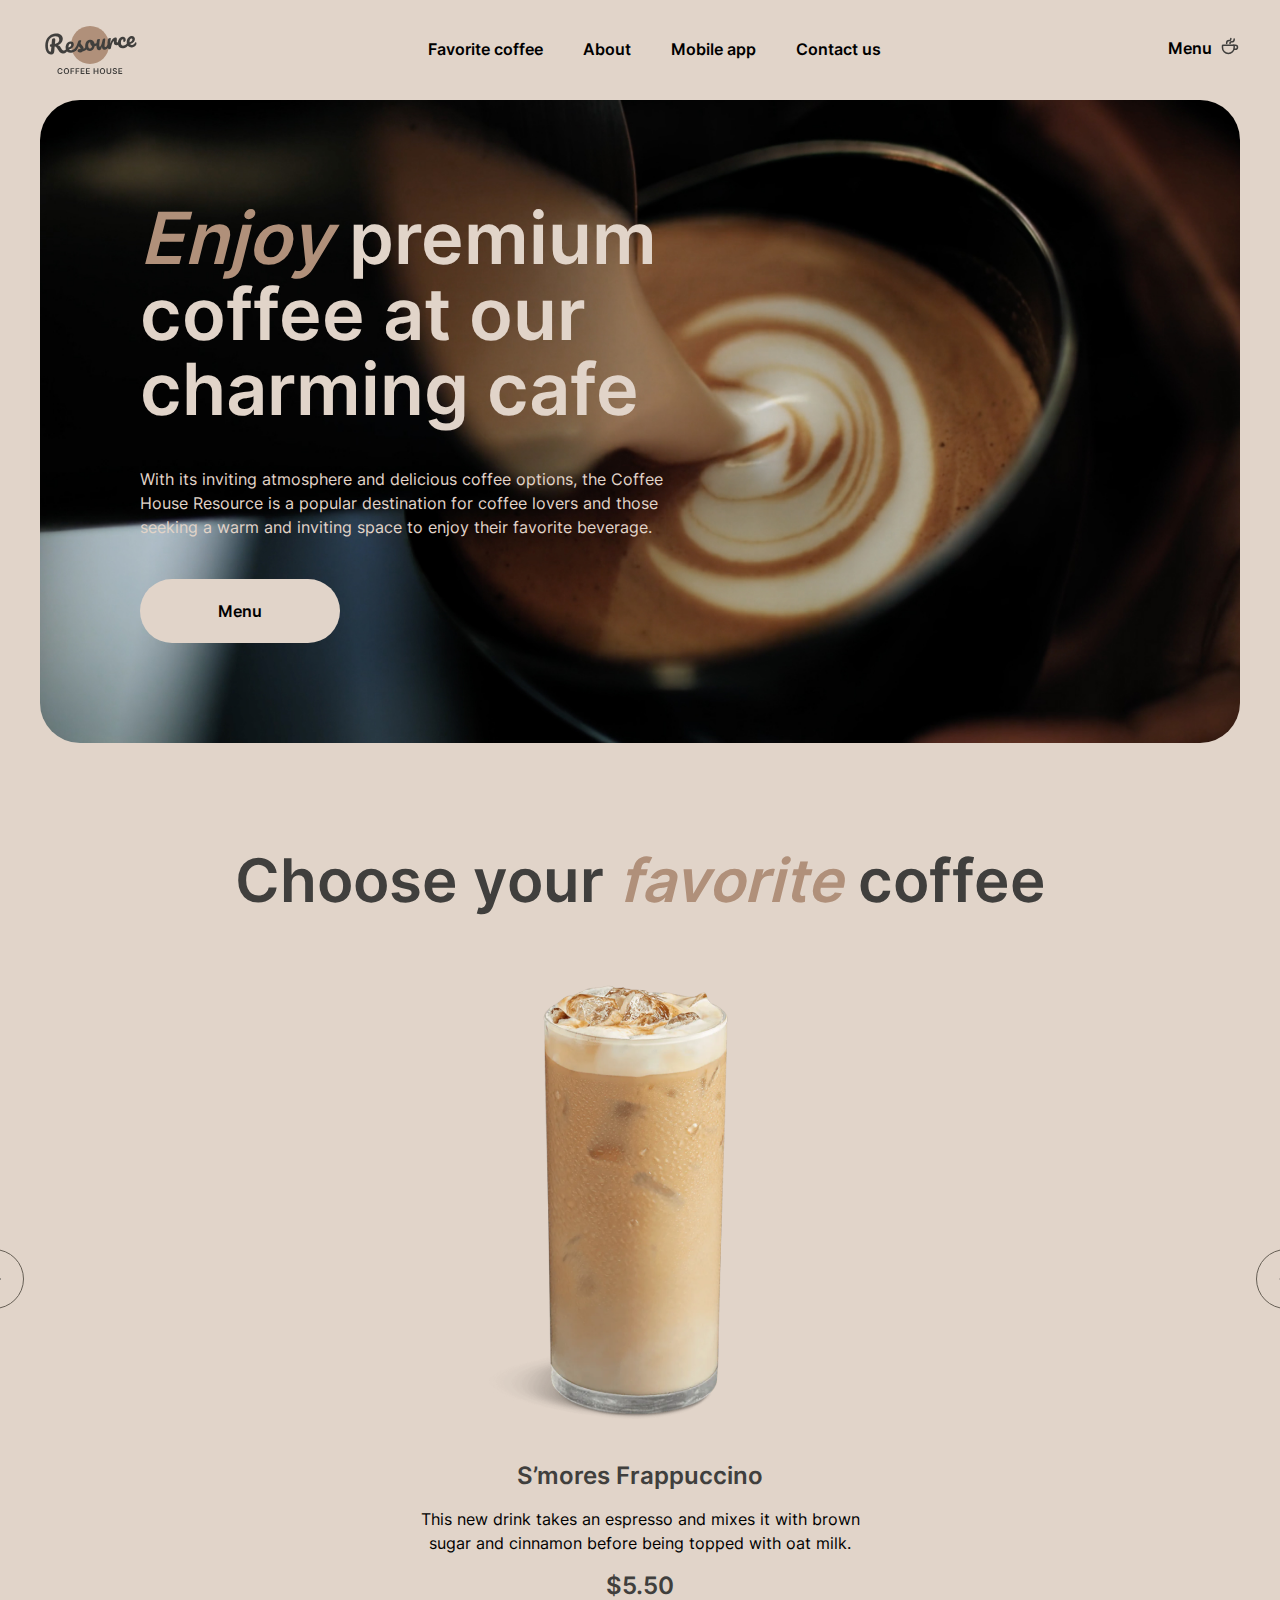
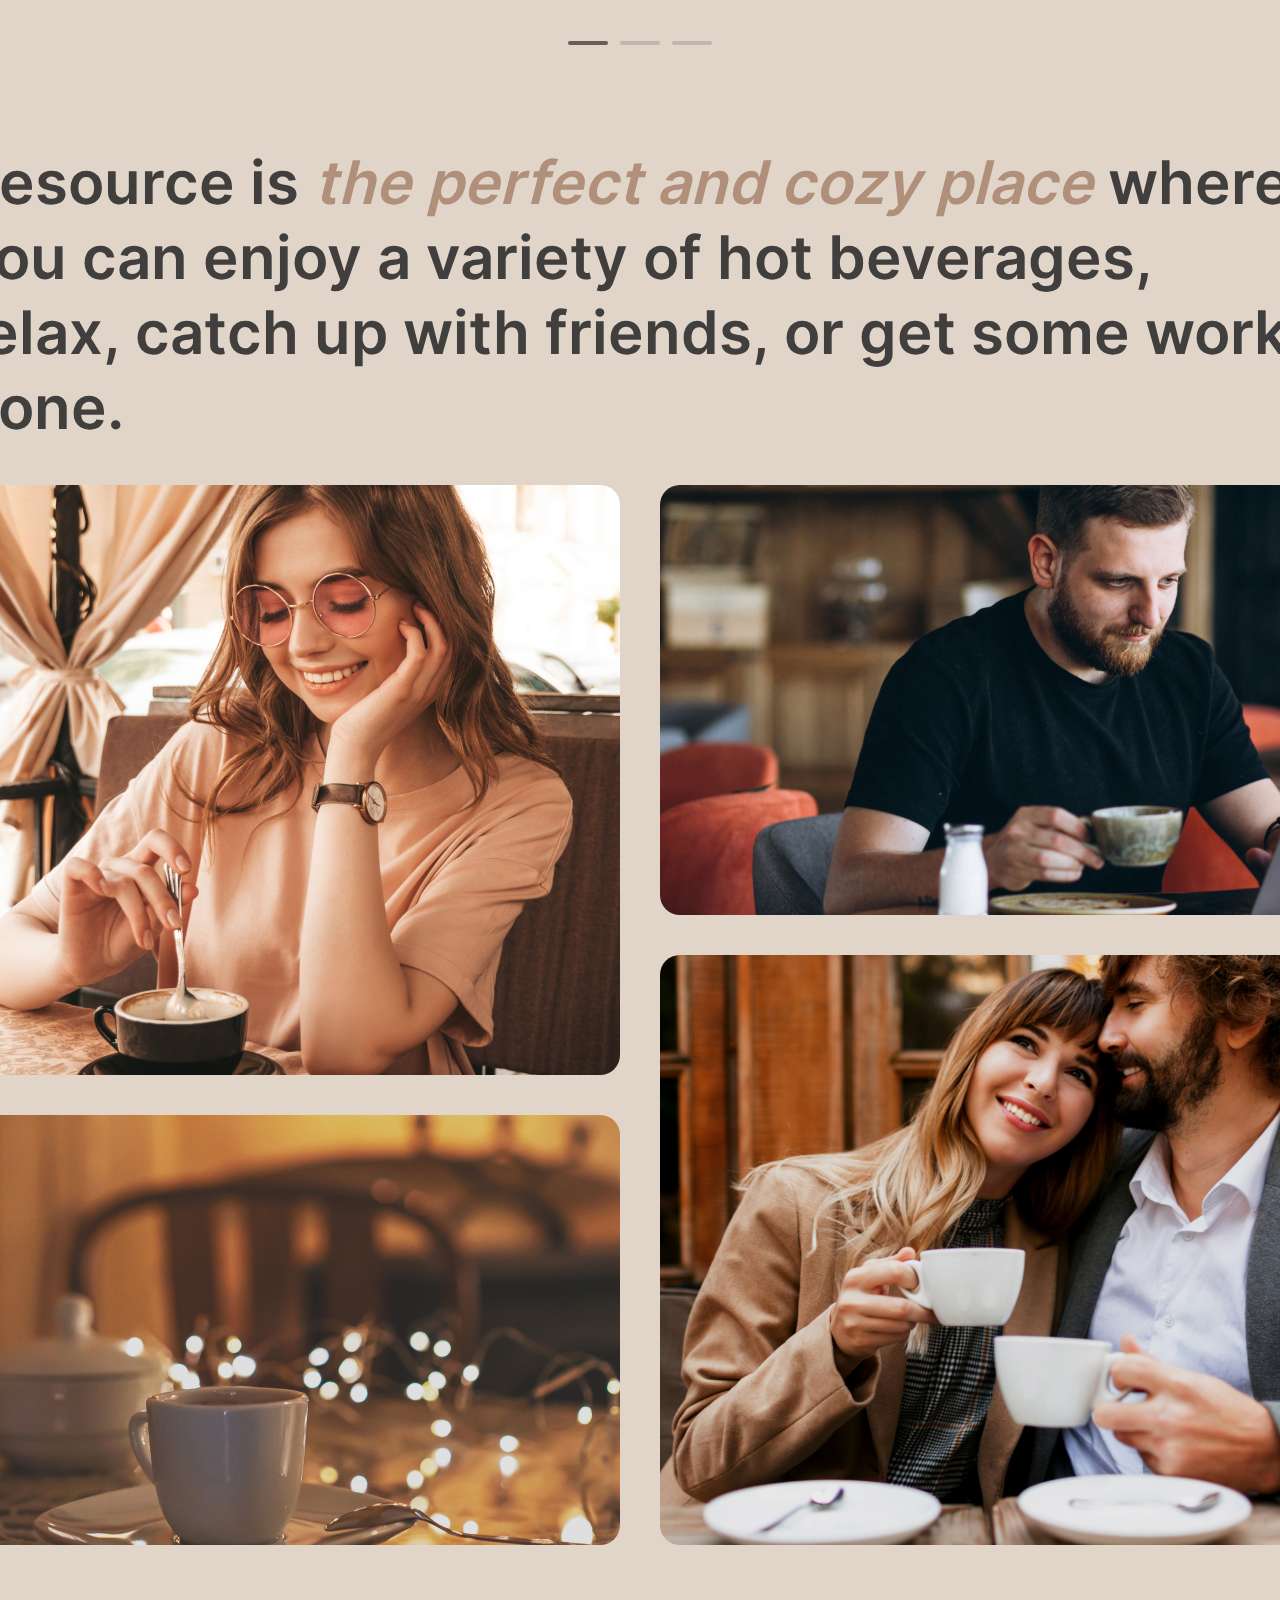
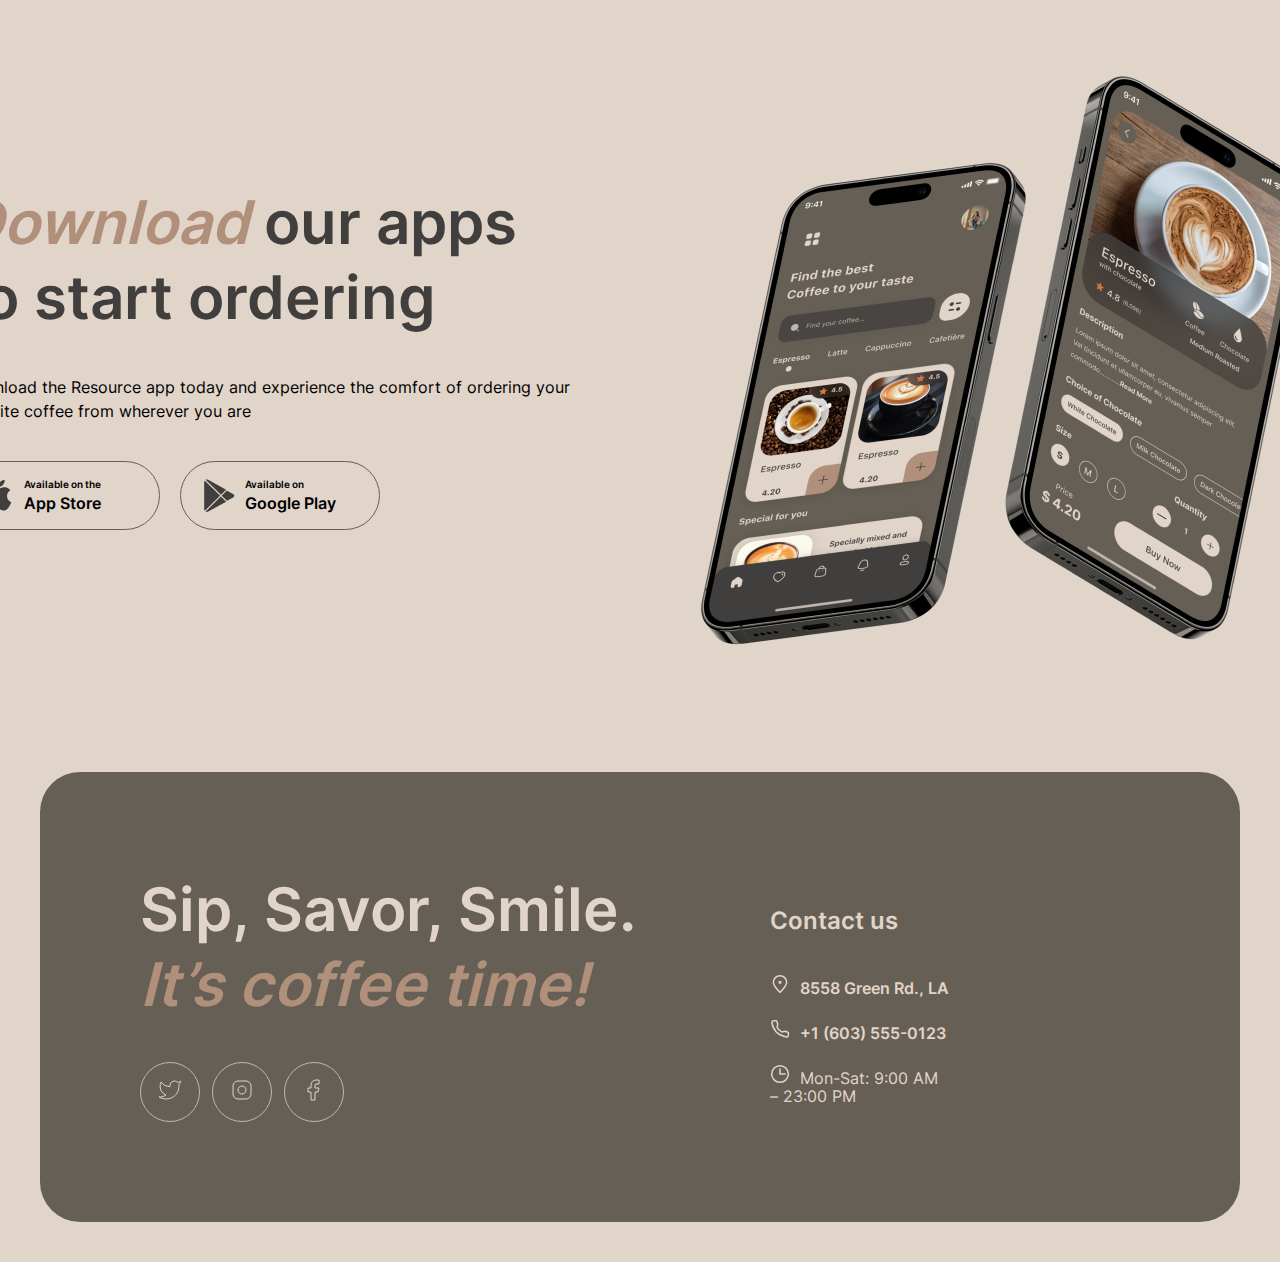
==== commit 6963e421: "feat: add animation link contact" ====
--- a/coffee-house/index.html
+++ b/coffee-house/index.html
@@ -300,7 +300,7 @@
             <div class="contact__info">
               <h3 class="contact__info-title">Contact us</h3>
               <ul class="contact__list">
-                <li class="location contact__list-item">
+                <li class="location contact__list-item underline__contact">
                   <svg class="contact__icon" width="20" height="20" viewBox="0 0 20 20" fill="none">
                     <path
                       d="M16.6663 8.33329C16.6663 12.0152 9.99967 18.3333 9.99967 18.3333C9.99967 18.3333 3.33301 12.0152 3.33301 8.33329C3.33301 4.65139 6.31778 1.66663 9.99967 1.66663C13.6816 1.66663 16.6663 4.65139 16.6663 8.33329Z"
@@ -310,11 +310,11 @@
                       fill="#E1D4C9" stroke="#E1D4C9" stroke-width="1.5" stroke-linecap="round"
                       stroke-linejoin="round" />
                   </svg>
-                  <a class="contact__link"
+                  <a class="contact__link "
                     href="https://www.google.com/maps/search/8558+Green+Rd,+%D0%9C%D0%B0%D1%83%D0%BD%D1%82%D0%B2%D0%B8%D0%BB%D0%BB,+Lancaster+County,+%D0%9F%D0%B5%D0%BD%D1%81%D0%B8%D0%BB%D1%8C%D0%B2%D0%B0%D0%BD%D0%B8%D1%8F,+%D0%A1%D0%A8%D0%90/@40.0412675,-76.4432731,15z/data=!3m1!4b1?entry=ttu">8558
                     Green Rd., LA</a>
                 </li>
-                <li class="telephone contact__list-item ">
+                <li class="telephone contact__list-item underline__contact ">
                   <svg class="contact__icon" width="20" height="20" viewBox="0 0 20 20" fill="none">
                     <path
                       d="M15.0984 12.2516L11.6665 12.9166C9.34845 11.7531 7.91654 10.4166 7.08321 8.33329L7.72483 4.89154L6.51197 1.66663L3.72946 1.66663C2.60191 1.66663 1.71466 2.59958 1.90108 3.71161C2.29888 6.08454 3.37231 10.0391 6.24987 12.9166C9.27338 15.9401 13.5661 17.3318 16.1378 17.9288C17.299 18.1983 18.3332 17.2908 18.3332 16.0988L18.3332 13.4843L15.0984 12.2516Z"
--- a/coffee-house/css/style.css
+++ b/coffee-house/css/style.css
@@ -15,6 +15,7 @@
 }
 
 html {
+  margin: 0;
   box-sizing: border-box;
 }
 
@@ -83,6 +84,7 @@
   content: "";
   margin: 0 auto;
   display: block;
+  width: 0%;
   background: #403f3d;
   height: 2px;
   transition: 0.8s, opacity 0.8s;
@@ -190,6 +192,7 @@
   display: flex;
   flex-wrap: wrap;
   justify-content: center;
+
 }
 .title__h2 {
   margin-top: 100px;
@@ -402,7 +405,7 @@
   margin-top: 100px;
 }
 .container__offer {
-  margin-top: 44px;
+  margin-top: 40px;
 }
 
 .offer {
@@ -505,6 +508,7 @@
   display: flex;
   flex-wrap: wrap;
   background-color: #665f55;
+  margin-top: 53px;
 }
 
 .footer__inner {
@@ -527,7 +531,7 @@
   border-radius: 30px;
   background-color: #665f55;
   border: 1px solid #c1b6ad;
-  margin-right: 12px;
+  margin-right: 7px;
   transition: ease-in 0.35s;
 }
 
@@ -537,6 +541,7 @@
 
 .footer__contact {
   padding-left: 100px;
+  margin-top: 10px;
 }
 
 .contact__info-title {
@@ -549,11 +554,12 @@
 
 .contact__list {
   padding: 0;
-  margin: 0;
+  margin-top: 38px;
 }
 
 .contact__list-item {
-  margin-bottom: 20px;
+  margin-bottom: 17px;
+  width: 180px;
 }
 
 .contact__list-item:last-child {
@@ -561,33 +567,55 @@
 }
 
 .contact__icon {
-  margin-right: 8px;
-}
-
-a.contact__link{
+  margin-right: 5px;
+}
+
+a.contact__link {
   text-decoration: none;
-  color:#E1D4C9
+  color: #e1d4c9;
+  font-size: 16px;
+  font-style: normal;
+  font-weight: 600;
+  line-height: 150%; /* 24px */
 }
 
 .clock {
-  color:#E1D4C9;
+  color: #e1d4c9;
   cursor: default;
 }
 
 /* social button animation */
 .social__icon {
-  stroke:#E1D4C9;
+  stroke: #e1d4c9;
   transition: ease-in 0.35s;
 }
 
 .social__btn:hover {
-  background-color: #E1D4C9;
-  cursor: pointer;
-  stroke:#E1D4C9;
-}
-
-.social__btn:hover .social__icon{
-  stroke:#403F3D;
-  
-}
+  background-color: #e1d4c9;
+  cursor: pointer;
+  stroke: #e1d4c9;
+}
+
+.social__btn:hover .social__icon {
+  stroke: #403f3d;
+}
+
+.underline__contact::after {
+  content: "";
+  margin: 0 auto;
+  display: block;
+  background:  #e1d4c9;
+  height: 2px;
+  width: 0%;
+  transition: 0.8s, opacity 0.8s;
+  border-radius: 100px;
+  opacity: 0;
+}
+
+.underline__contact:hover::after {
+  width: 100%;
+  opacity: 1;
+}
+
+
 /*style footer end*/
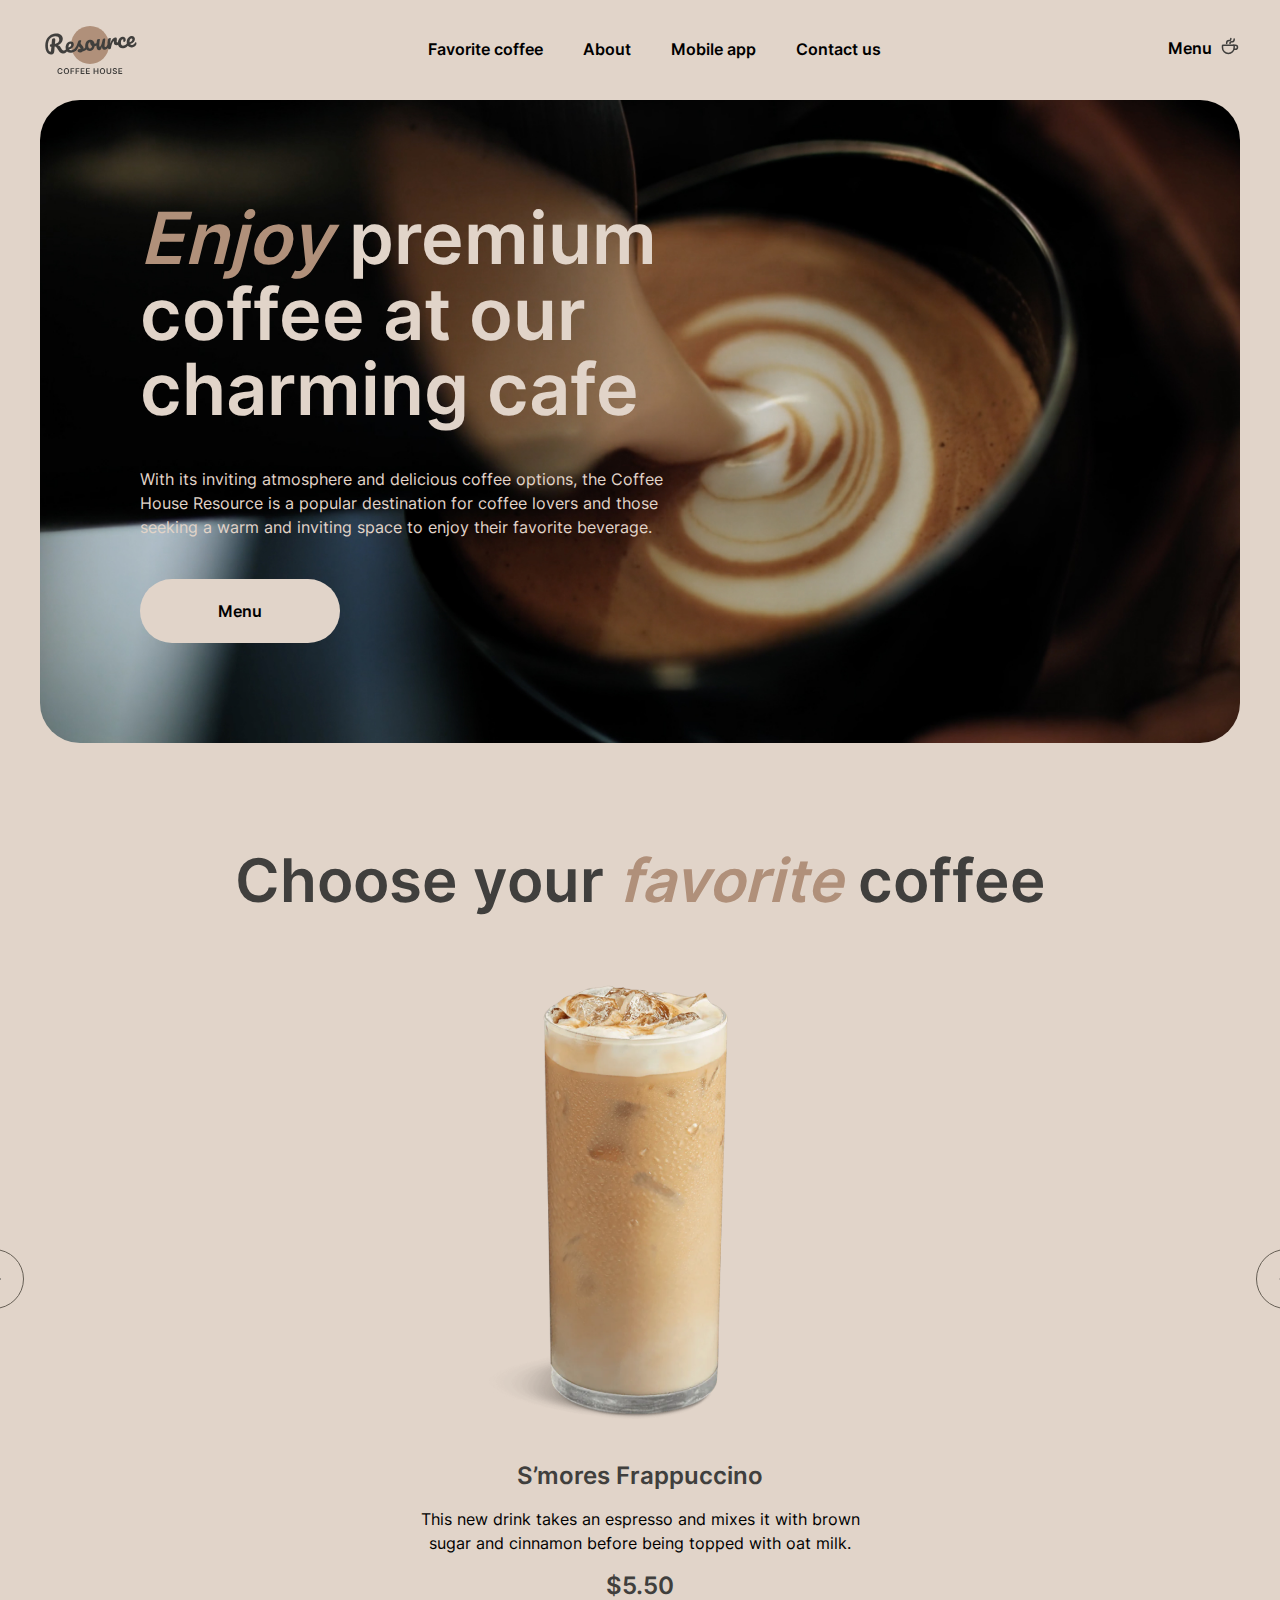
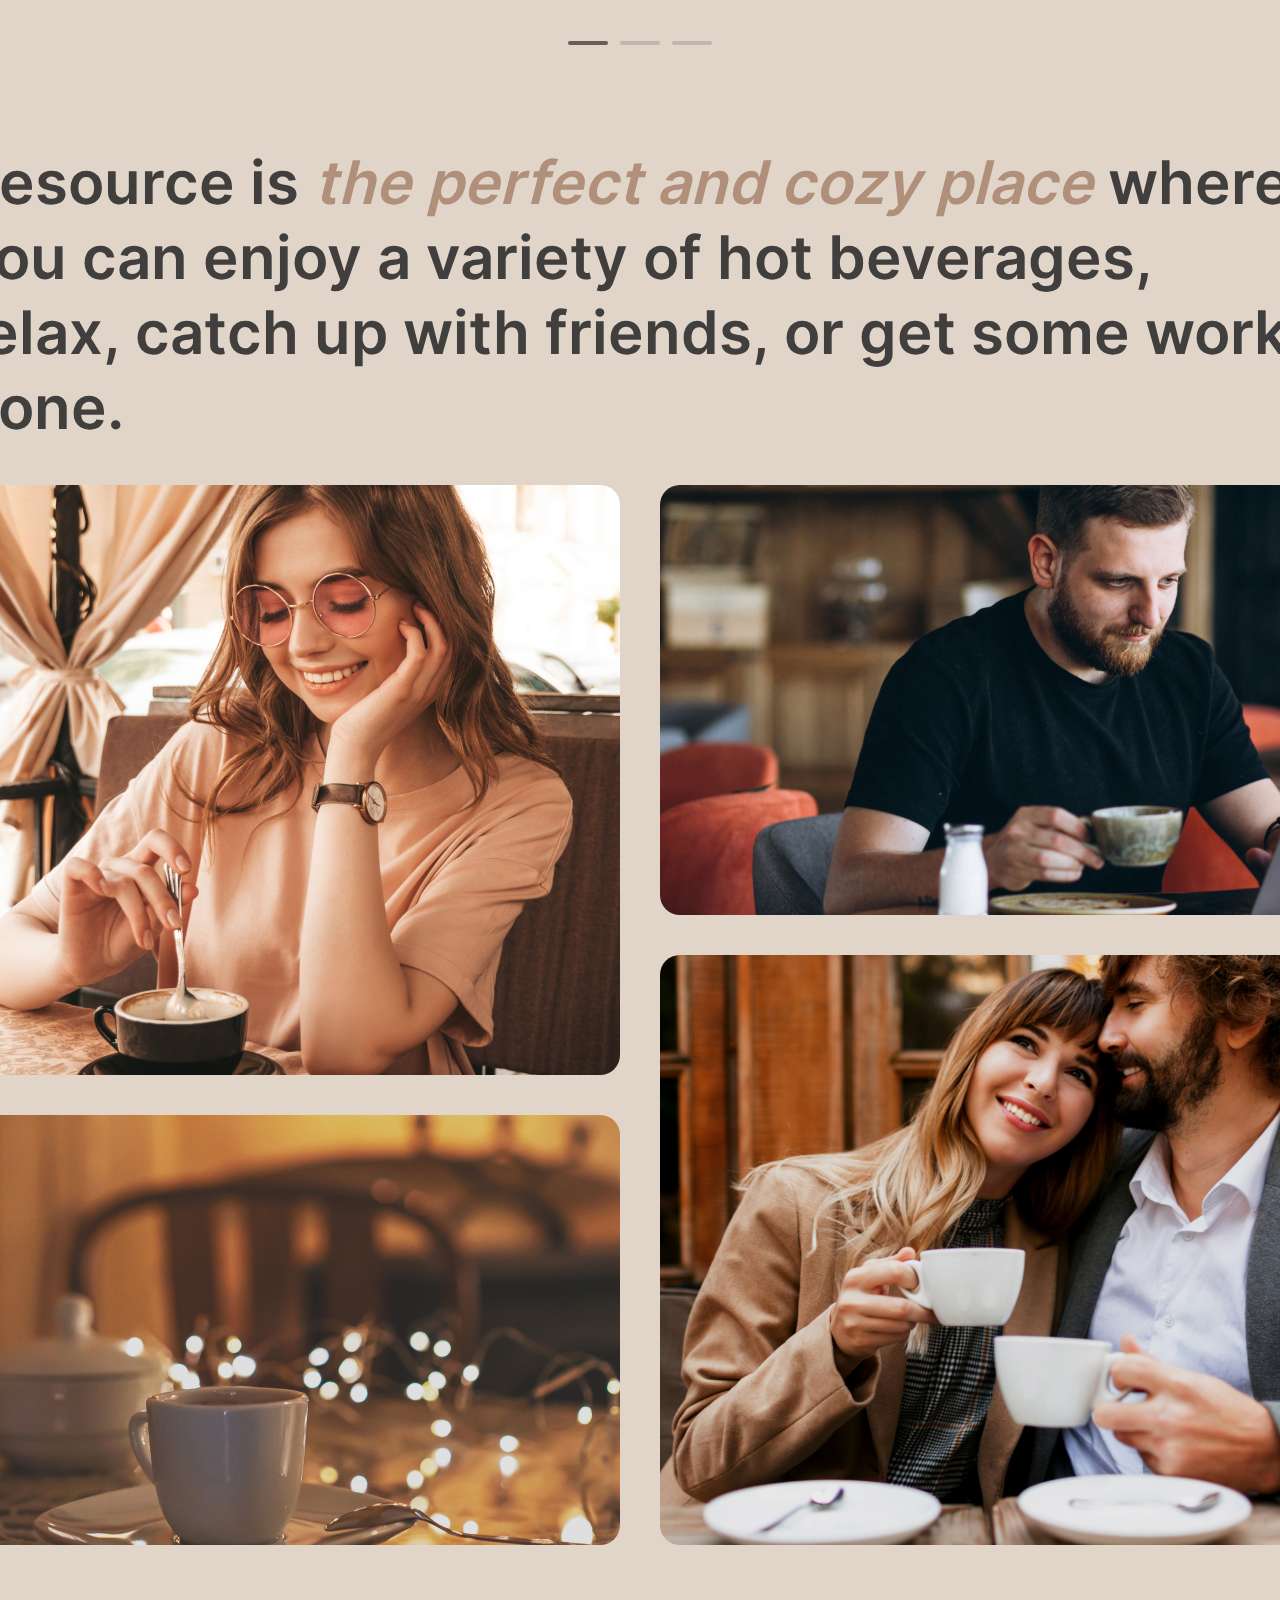
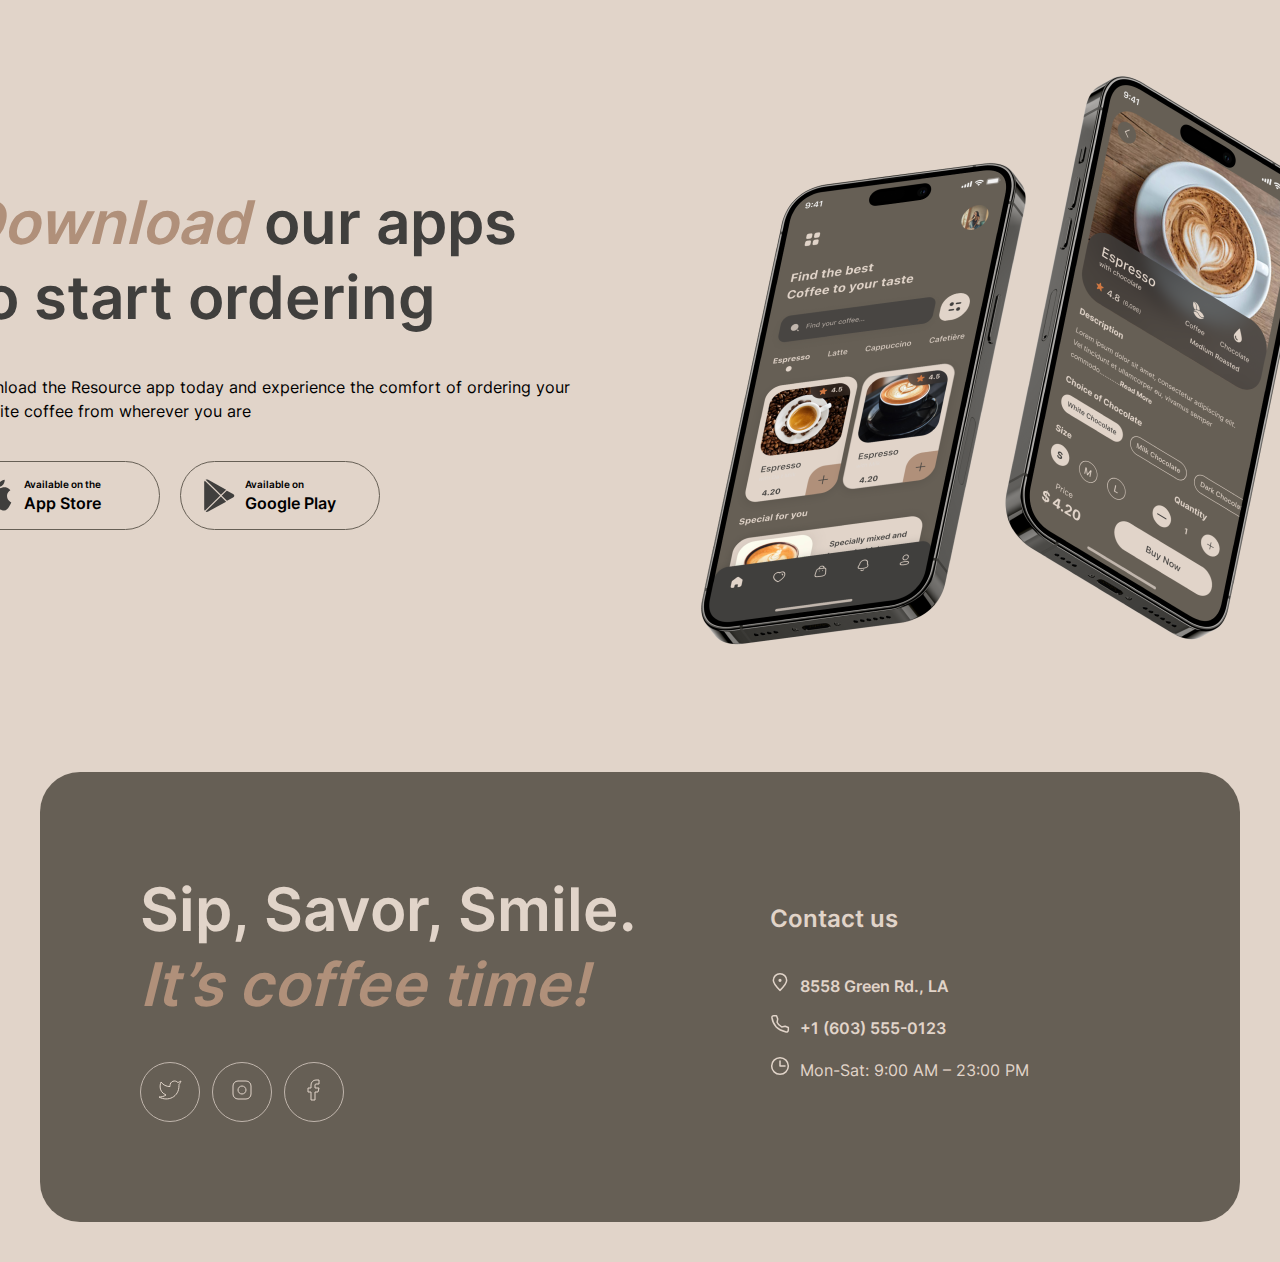
==== commit 0e7f7daf: "refactor: code validation" ====
--- a/coffee-house/index.html
+++ b/coffee-house/index.html
@@ -2,10 +2,10 @@
 <html lang="en">
 
 <head>
-  <meta charset="UTF-8" />
-  <meta name="viewport" content="width=device-width, initial-scale=1.0" />
-  <link rel="stylesheet" href="./css/normalize.css" />
-  <link rel="stylesheet" href="./css/style.css" />
+  <meta charset="UTF-8">
+  <meta name="viewport" content="width=device-width, initial-scale=1.0">
+  <link rel="stylesheet" href="./css/normalize.css">
+  <link rel="stylesheet" href="./css/style.css">
   <title>Coffee-House</title>
 </head>
 
@@ -153,7 +153,7 @@
             </button>
             <div class="slider__content">
               <div class="slider__content-images">
-                <img src="./assets/img_slider/coffee-slider-1.png" alt="S’mores Frappuccino" />
+                <img src="./assets/img_slider/coffee-slider-1.png" alt="S’mores Frappuccino">
               </div>
               <div class="slider__content-description">
                 <div class="contemt__description-title">
@@ -194,19 +194,19 @@
           <div class="about__wrappper-column">
             <div class="column__left">
               <div class="column__img-big">
-                <img class="about__img" src="./assets/img_about/about-1.jpg" alt="about-1" />
+                <img class="about__img" src="./assets/img_about/about-1.jpg" alt="about-1">
               </div>
               <div class="column__img-small">
-                <img class="about__img about__img-small" src="./assets/img_about/about-2.jpg" alt="about-2" />
+                <img class="about__img about__img-small" src="./assets/img_about/about-2.jpg" alt="about-2">
               </div>
             </div>
 
             <div class="column__right">
               <div class="column__img-small">
-                <img class="about__img about__img-small" src="./assets/img_about/about-3.jpg" alt="about-3" />
+                <img class="about__img about__img-small" src="./assets/img_about/about-3.jpg" alt="about-3">
               </div>
               <div class="column__img-big">
-                <img class="about__img" src="./assets/img_about/about-4.jpg" alt="about-4" />
+                <img class="about__img" src="./assets/img_about/about-4.jpg" alt="about-4">
               </div>
             </div>
           </div>
@@ -234,10 +234,10 @@
                   <path
                     d="M22.6347 6.87268C23.7468 5.51675 24.5076 3.67205 24.2964 1.80005C22.6869 1.86952 20.674 2.88554 19.5149 4.21169C18.4893 5.38029 17.5732 7.29571 17.8099 9.097C19.6179 9.2285 21.4743 8.20752 22.6347 6.87268Z" />
                 </svg>
-                <div class="description__btn">
+                <span class="description__btn">
                   <span class="description__btn-title">Available on the</span>
                   <span class="description__btn-subtitle">App Store</span>
-                </div>
+                </span>
               </button>
               <button class="available__download available__download-googleplay">
                 <svg class="color__change-btn" width="47" height="47" viewBox="0 0 36 36">
@@ -250,15 +250,15 @@
                   <path
                     d="M25.2733 12.1876L7.24807 2.20103C6.18695 1.62058 5.25384 1.69125 4.68164 2.27772L20.0617 17.2688L25.2733 12.1876Z" />
                 </svg>
-                <div class="description__btn">
+                <span class="description__btn">
                   <span class="description__btn-title">Available on</span>
                   <span class="description__btn-subtitle">Google Play</span>
-                </div>
+                </span>
               </button>
             </div>
           </div>
           <div class="mobile-screens">
-            <img src="./assets/mobile-screens/mobile-screens.png" alt="mobile-screens" />
+            <img src="./assets/mobile-screens/mobile-screens.png" alt="mobile-screens">
           </div>
         </div>
       </section>
@@ -287,7 +287,7 @@
                 </svg>
               </button>
               <button class="facebook social__btn">
-                <svg class="social__icon width=" 24" height="24" viewBox="0 0 24 24" fill="none">
+                <svg class="social__icon" width="24" height="24" viewBox="0 0 24 24" fill="none">
                   <path
                     d="M17 2H14C12.6739 2 11.4021 2.52678 10.4645 3.46447C9.52678 4.40215 9 5.67392 9 7V10H6V14H9V22H13V14H16L17 10H13V7C13 6.73478 13.1054 6.48043 13.2929 6.29289C13.4804 6.10536 13.7348 6 14 6H17V2Z" />
                 </svg>
@@ -311,8 +311,8 @@
                       stroke-linejoin="round" />
                   </svg>
                   <a class="contact__link "
-                    href="https://www.google.com/maps/search/8558+Green+Rd,+%D0%9C%D0%B0%D1%83%D0%BD%D1%82%D0%B2%D0%B8%D0%BB%D0%BB,+Lancaster+County,+%D0%9F%D0%B5%D0%BD%D1%81%D0%B8%D0%BB%D1%8C%D0%B2%D0%B0%D0%BD%D0%B8%D1%8F,+%D0%A1%D0%A8%D0%90/@40.0412675,-76.4432731,15z/data=!3m1!4b1?entry=ttu">8558
-                    Green Rd., LA</a>
+                    href="https://www.google.com/maps/search/8558+Green+Rd,+%D0%9C%D0%B0%D1%83%D0%BD%D1%82%D0%B2%D0%B8%D0%BB%D0%BB,+Lancaster+County,+%D0%9F%D0%B5%D0%BD%D1%81%D0%B8%D0%BB%D1%8C%D0%B2%D0%B0%D0%BD%D0%B8%D1%8F,+%D0%A1%D0%A8%D0%90/@40.0412675,-76.4432731,15z/data=!3m1!4b1?entry=ttu">
+                    8558 Green Rd., LA</a>
                 </li>
                 <li class="telephone contact__list-item underline__contact ">
                   <svg class="contact__icon" width="20" height="20" viewBox="0 0 20 20" fill="none">
@@ -320,7 +320,7 @@
                       d="M15.0984 12.2516L11.6665 12.9166C9.34845 11.7531 7.91654 10.4166 7.08321 8.33329L7.72483 4.89154L6.51197 1.66663L3.72946 1.66663C2.60191 1.66663 1.71466 2.59958 1.90108 3.71161C2.29888 6.08454 3.37231 10.0391 6.24987 12.9166C9.27338 15.9401 13.5661 17.3318 16.1378 17.9288C17.299 18.1983 18.3332 17.2908 18.3332 16.0988L18.3332 13.4843L15.0984 12.2516Z"
                       stroke="#E1D4C9" stroke-width="1.5" stroke-linecap="round" stroke-linejoin="round" />
                   </svg>
-                  <a class="contact__link" href="tel:+1 (603) 555-0123">+1 (603) 555-0123</a>
+                  <a class="contact__link" href="tel:+1(603)555-0123"> +1 (603) 555-0123</a>
                 </li>
                 <li class="time contact__list-item">
                   <svg class="contact__icon" width="20" height="20" viewBox="0 0 20 20" fill="none">
--- a/coffee-house/css/style.css
+++ b/coffee-house/css/style.css
@@ -541,7 +541,7 @@
 
 .footer__contact {
   padding-left: 100px;
-  margin-top: 10px;
+  margin-top: 8px;
 }
 
 .contact__info-title {
@@ -558,13 +558,14 @@
 }
 
 .contact__list-item {
-  margin-bottom: 17px;
+  margin-bottom: 14px;
   width: 180px;
 }
 
 .contact__list-item:last-child {
   margin-bottom: 0;
-}
+  width: 100%;
+} 
 
 .contact__icon {
   margin-right: 5px;
